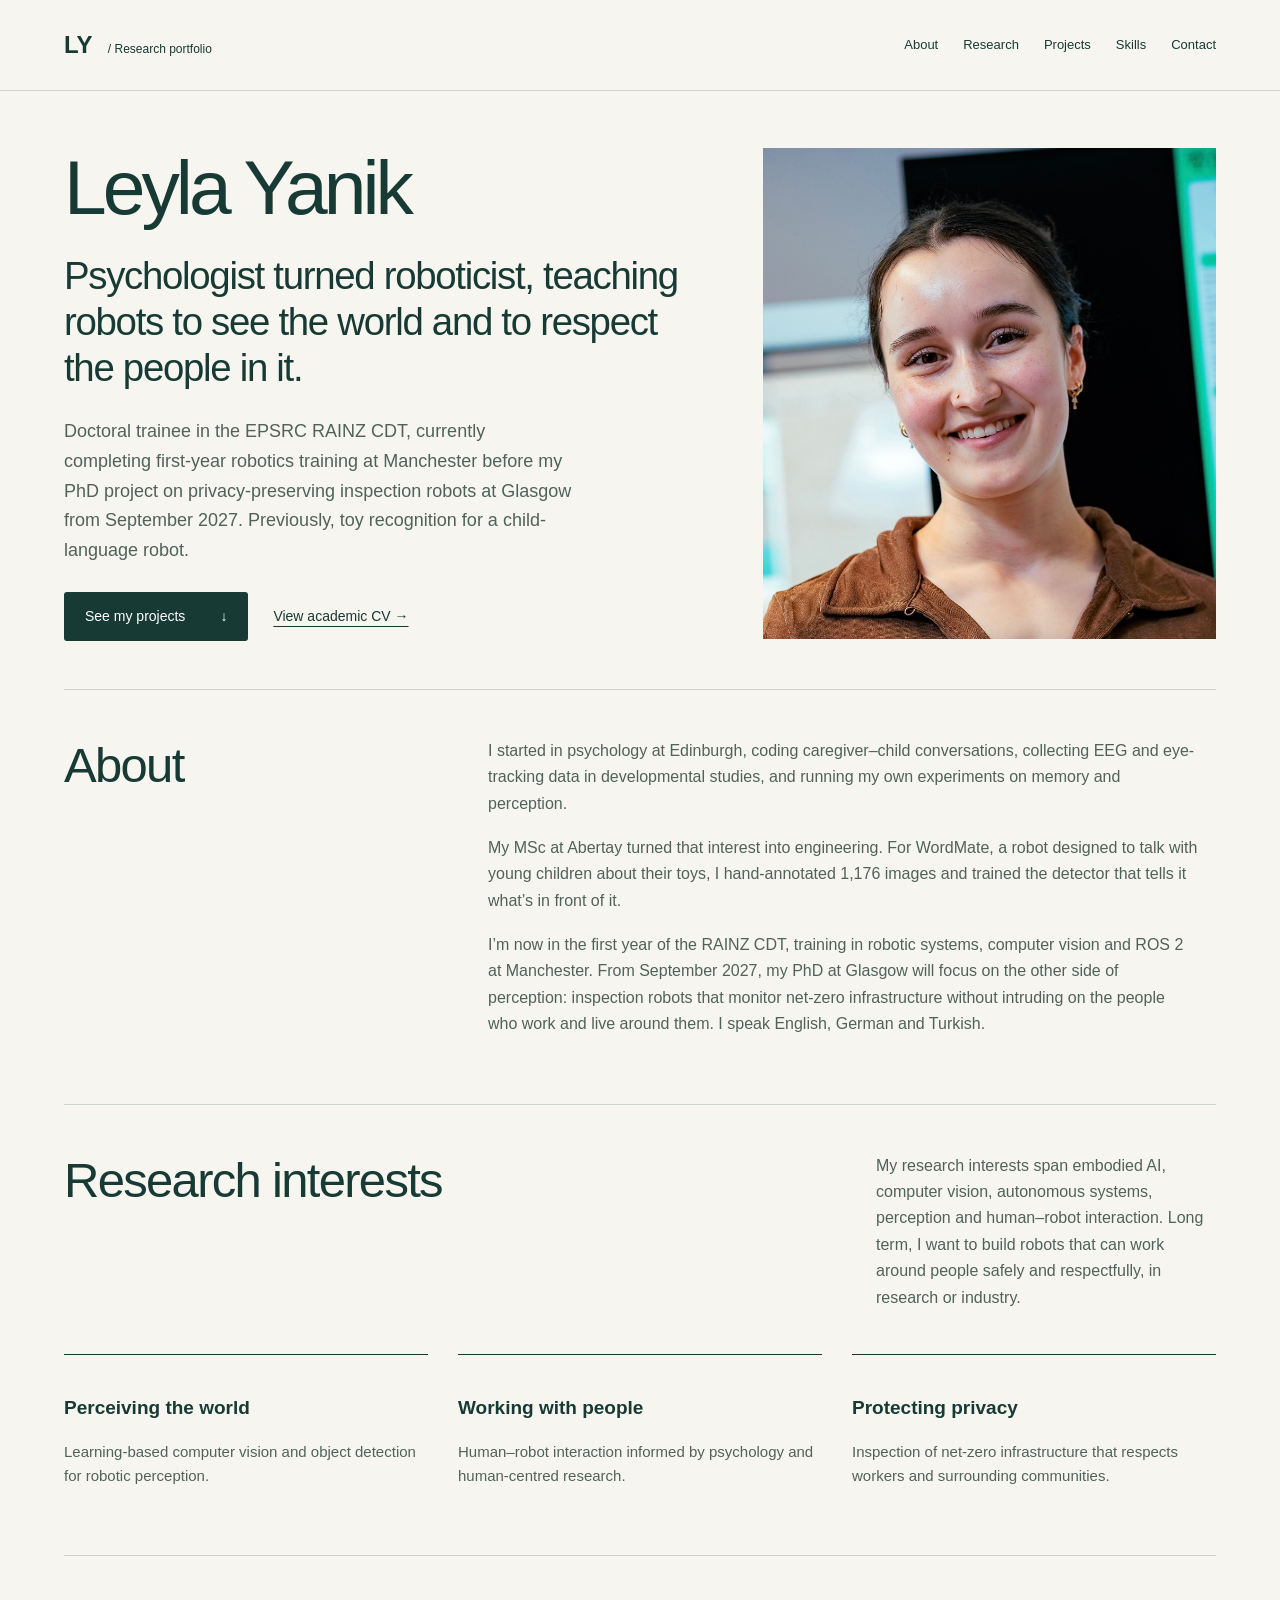
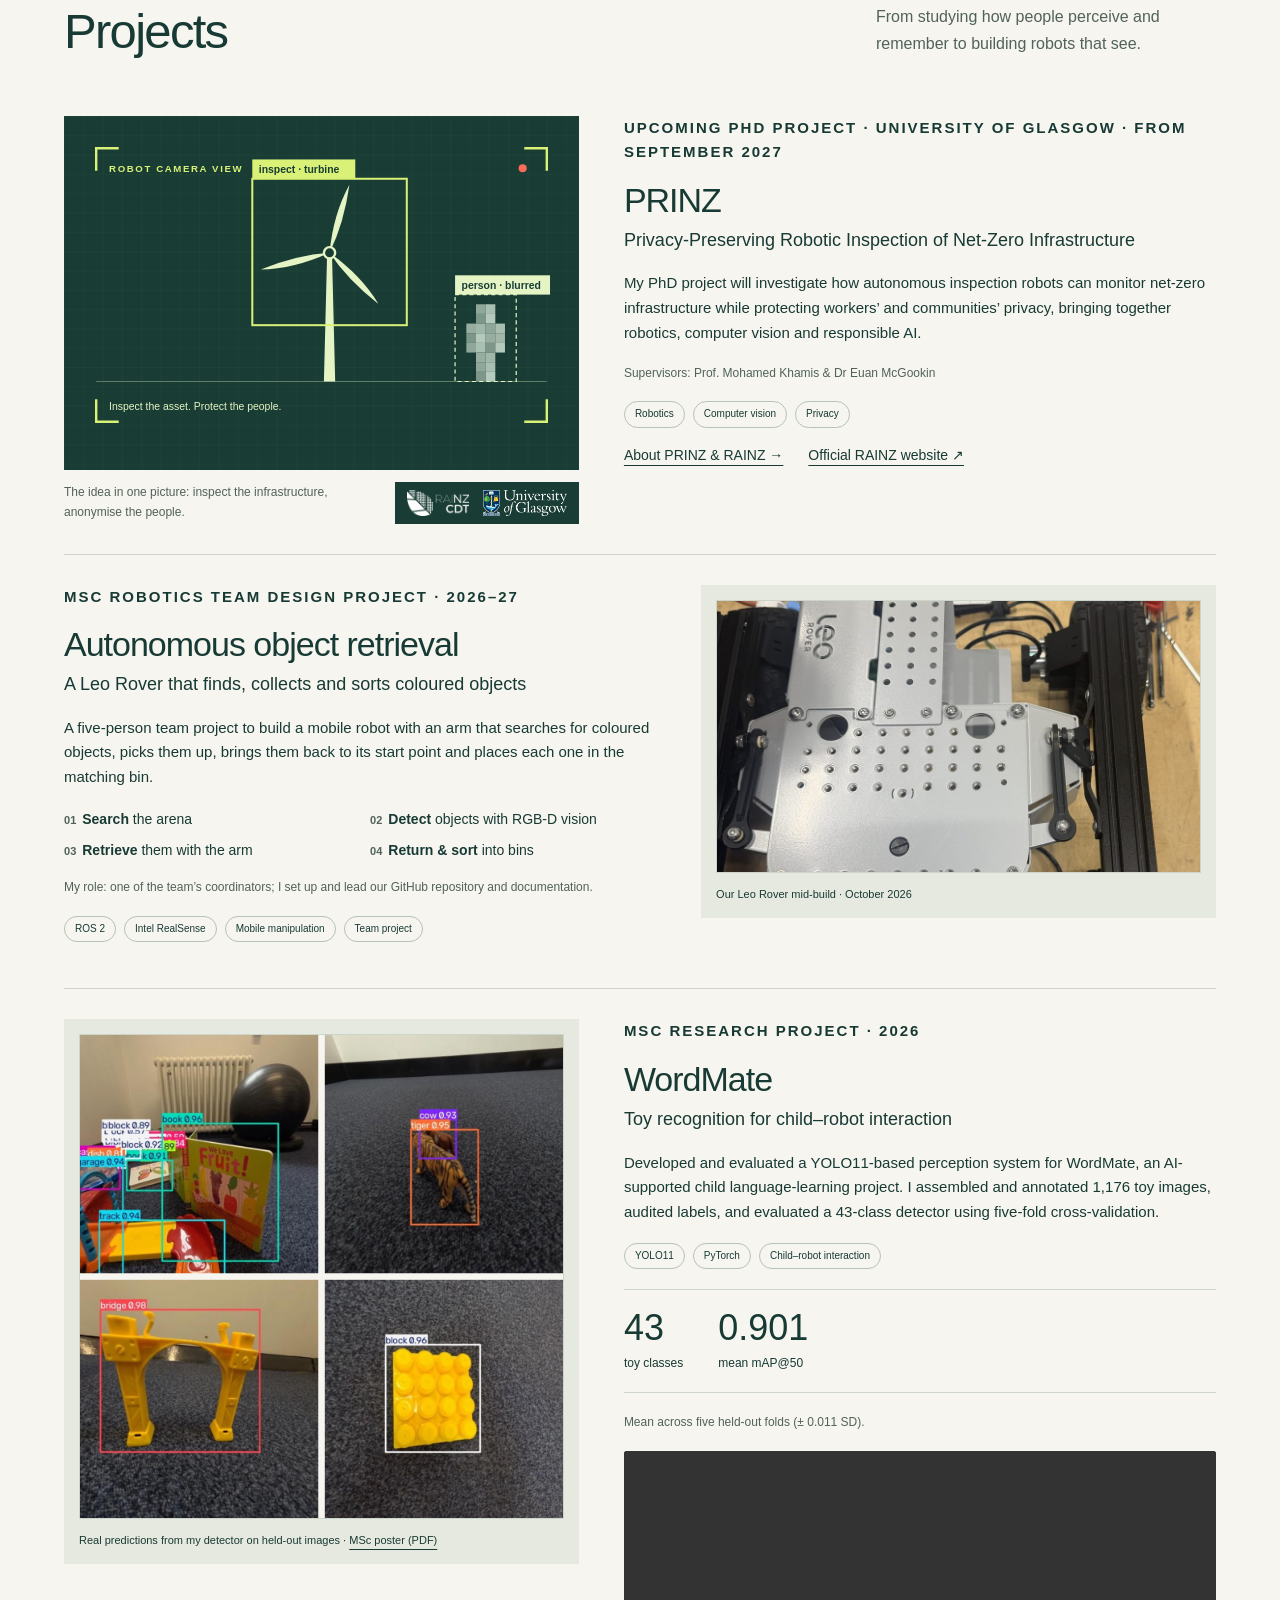
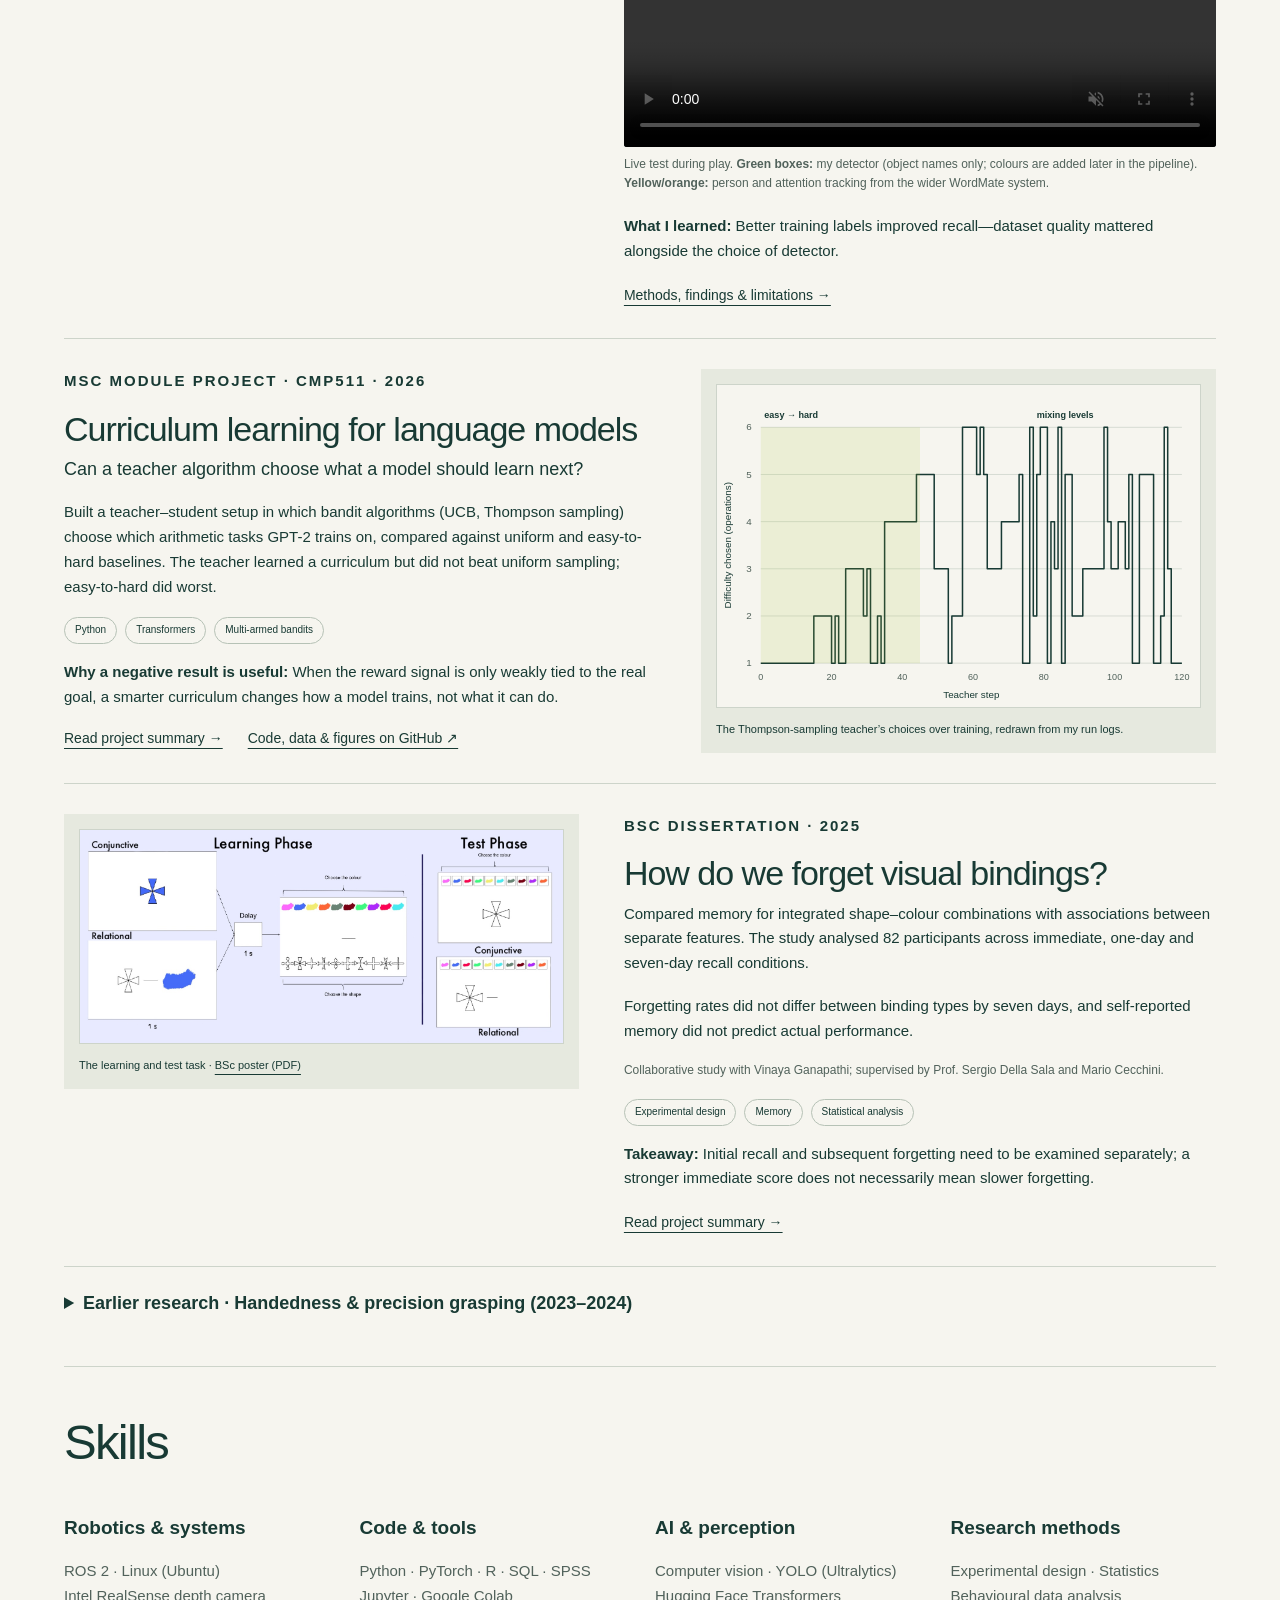
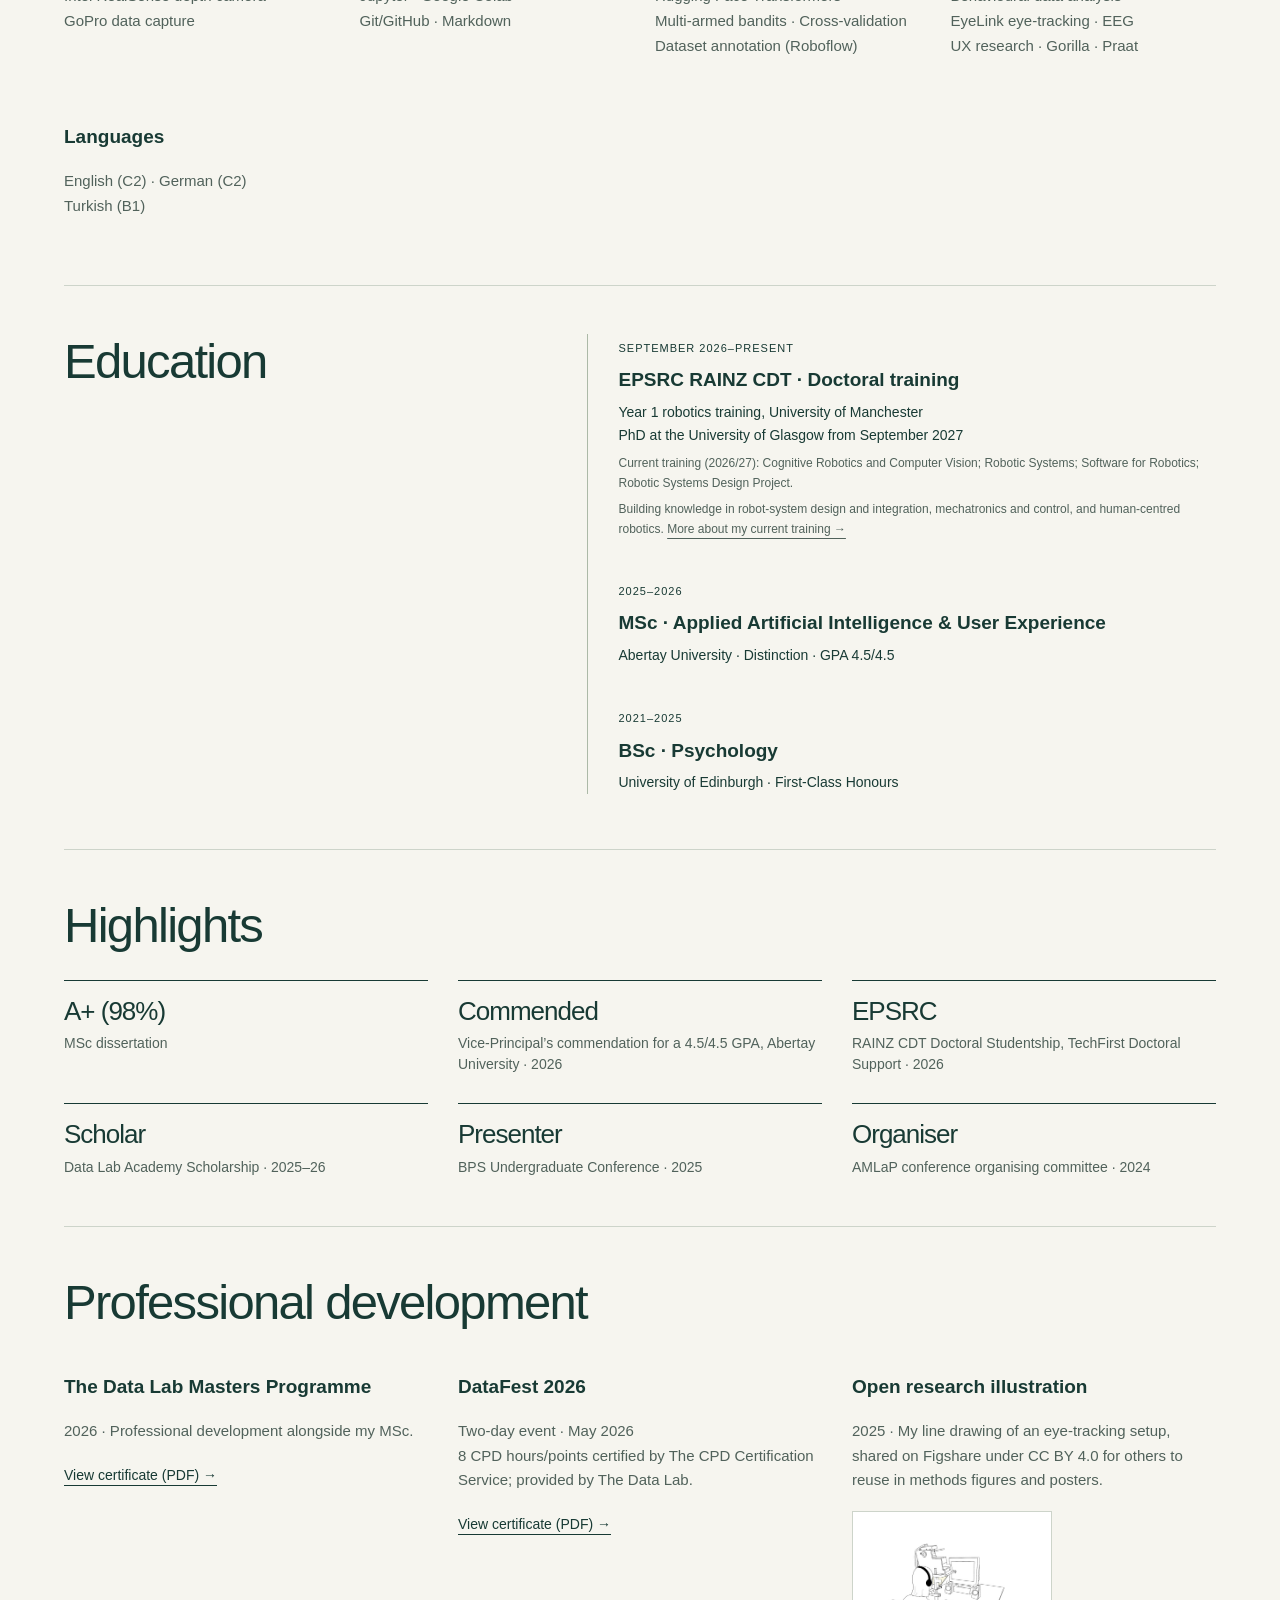
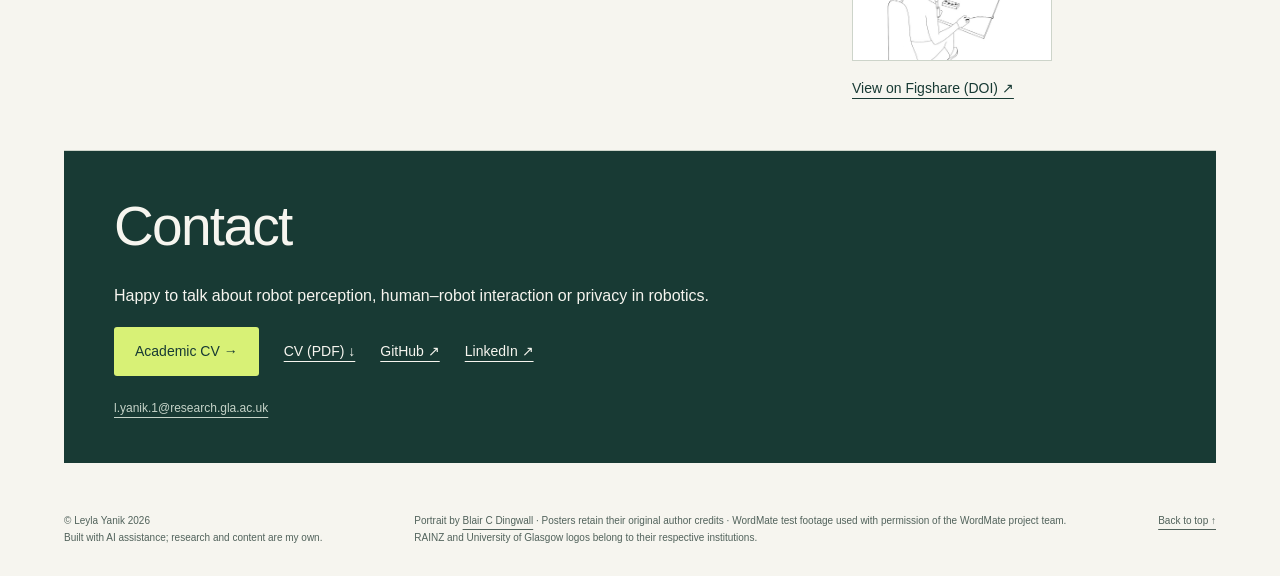
==== index.html @ bae57b90 "Add Vice-Principal's commendation to highlights and CV page Co-Authored-By: Claude Opus 5.5 <noreply" ====
<!doctype html>
<html lang="en"><head><meta charset="utf-8"><meta name="viewport" content="width=device-width,initial-scale=1"><meta name="description" content="Doctoral trainee in the EPSRC RAINZ CDT (Manchester &amp; Glasgow): robot perception, computer vision, human–robot interaction and privacy-preserving inspection."><meta property="og:type" content="website"><meta property="og:site_name" content="Leyla Yanik"><meta property="og:title" content="Leyla Yanik | Robotics & Human-Centred AI"><meta property="og:description" content="Doctoral trainee in the EPSRC RAINZ CDT (Manchester &amp; Glasgow): robot perception, computer vision, human–robot interaction and privacy-preserving inspection."><meta property="og:url" content="https://lyanik.github.io/portfolio/"><meta property="og:image" content="https://lyanik.github.io/portfolio/assets/share-card.png"><meta property="og:image:width" content="1200"><meta property="og:image:height" content="630"><meta property="og:image:alt" content="Leyla Yanik — Autonomous robotics and human-centred AI"><meta name="twitter:card" content="summary_large_image"><title>Leyla Yanik | Robotics & Human-Centred AI</title><link rel="icon" href="assets/favicon.svg" type="image/svg+xml"><link rel="stylesheet" href="style.css?v=16"></head>
<body><a class="skip" href="#main">Skip to content</a><header class="header"><a class="brand" href="#home" aria-label="Leyla Yanik home">LY<span> / Research portfolio</span></a><nav aria-label="Main navigation"><a href="#about">About</a><a href="#research">Research</a><a href="#projects">Projects</a><a href="#skills">Skills</a><a href="#connect">Contact</a></nav></header>
<main id="main"><section id="home" class="hero"><div><h1>Leyla Yanik<span>Psychologist turned roboticist, teaching robots to see the world and to respect the people in it.</span></h1><p class="intro">Doctoral trainee in the EPSRC RAINZ CDT, currently completing first-year robotics training at Manchester before my PhD project on privacy-preserving inspection robots at Glasgow from September 2027. Previously, toy recognition for a child-language robot.</p><div class="actions"><a class="button" href="#projects">See my projects <span>↓</span></a><a class="text-link" href="cv.html">View academic CV&nbsp;→</a></div></div><figure class="portrait"><img src="assets/leyla-research-portrait.jpg" alt="Leyla Yanik at a research poster showcase" width="854" height="1016"></figure></section>
<section id="about" class="section about"><h2>About</h2><div><p>I started in psychology at Edinburgh, coding caregiver–child conversations, collecting EEG and eye-tracking data in developmental studies, and running my own experiments on memory and perception.</p><p>My MSc at Abertay turned that interest into engineering. For WordMate, a robot designed to talk with young children about their toys, I hand-annotated 1,176 images and trained the detector that tells it what’s in front of it.</p><p>I’m now in the first year of the RAINZ CDT, training in robotic systems, computer vision and ROS 2 at Manchester. From September 2027, my PhD at Glasgow will focus on the other side of perception: inspection robots that monitor net-zero infrastructure without intruding on the people who work and live around them. I speak English, German and Turkish.</p></div></section>
<section id="research" class="section"><div class="section-heading"><h2>Research interests</h2><p>My research interests span embodied AI, computer vision, autonomous systems, perception and human–robot interaction. Long term, I want to build robots that can work around people safely and respectfully, in research or industry.</p></div><div class="interests"><article><h3>Perceiving the world</h3><p>Learning-based computer vision and object detection for robotic perception.</p></article><article><h3>Working with people</h3><p>Human–robot interaction informed by psychology and human-centred research.</p></article><article><h3>Protecting privacy</h3><p>Inspection of net-zero infrastructure that respects workers and surrounding communities.</p></article></div></section>
<section id="projects" class="section"><div class="section-heading"><h2>Projects</h2><p>From studying how people perceive and remember to building robots that see.</p></div>
<article class="project"><figure class="concept"><img src="assets/prinz-concept.svg" alt="Diagram of a robot camera view: a wind turbine boxed for inspection while a nearby person is pixelated" width="640" height="440"><figcaption><span>The idea in one picture: inspect the infrastructure, anonymise the people.</span><span class="logos"><a href="https://www.rainz-cdt.ac.uk/"><img src="assets/rainz-logo.png" alt="RAINZ Centre for Doctoral Training" width="4287" height="1792" loading="lazy"></a><a href="https://www.gla.ac.uk/"><img src="assets/glasgow-logo.png" alt="University of Glasgow" width="650" height="202" loading="lazy"></a></span></figcaption></figure><div class="project-copy"><p class="eyebrow">UPCOMING PHD PROJECT · UNIVERSITY OF GLASGOW · FROM SEPTEMBER 2027</p><h3>PRINZ</h3><p class="subtitle">Privacy-Preserving Robotic Inspection of Net-Zero Infrastructure</p><p>My PhD project will investigate how autonomous inspection robots can monitor net-zero infrastructure while protecting workers’ and communities’ privacy, bringing together robotics, computer vision and responsible AI.</p><p class="meta">Supervisors: Prof. Mohamed Khamis & Dr Euan McGookin</p><ul class="tags"><li>Robotics</li><li>Computer vision</li><li>Privacy</li></ul><div class="actions"><a class="text-link" href="research.html#prinz">About PRINZ &amp; RAINZ&nbsp;→</a><a class="text-link" href="https://www.rainz-cdt.ac.uk/">Official RAINZ website ↗</a></div></div></article>
<article class="project"><figure class="poster-preview"><img src="assets/leo-rover-build.jpg" alt="Top-down view of our partly assembled Leo Rover: aluminium body, suspension rockers and wheels on the workbench" width="1000" height="562" loading="lazy"><figcaption>Our Leo Rover mid-build · October 2026</figcaption></figure><div class="project-copy"><p class="eyebrow">MSC ROBOTICS TEAM DESIGN PROJECT · 2026–27</p><h3>Autonomous object retrieval</h3><p class="subtitle">A Leo Rover that finds, collects and sorts coloured objects</p><p>A five-person team project to build a mobile robot with an arm that searches for coloured objects, picks them up, brings them back to its start point and places each one in the matching bin.</p><ol class="mission-steps" aria-label="The mission"><li><b>Search</b> the arena</li><li><b>Detect</b> objects with RGB-D vision</li><li><b>Retrieve</b> them with the arm</li><li><b>Return &amp; sort</b> into bins</li></ol><p class="meta">My role: one of the team’s coordinators; I set up and lead our GitHub repository and documentation.</p><ul class="tags"><li>ROS 2</li><li>Intel RealSense</li><li>Mobile manipulation</li><li>Team project</li></ul></div></article><article class="project"><figure class="poster-preview"><a href="assets/wordmate-poster.pdf"><img src="assets/wordmate-detections.jpg" alt="Four detector outputs with labelled boxes and confidence scores: a cluttered play scene, tiger 0.95, bridge 0.98 and block 0.96" width="1200" height="1200" loading="lazy"></a><figcaption>Real predictions from my detector on held-out images · <a href="assets/wordmate-poster.pdf">MSc poster (PDF)</a></figcaption></figure><div class="project-copy"><p class="eyebrow">MSC RESEARCH PROJECT · 2026</p><h3>WordMate</h3><p class="subtitle">Toy recognition for child–robot interaction</p><p>Developed and evaluated a YOLO11-based perception system for WordMate, an AI-supported child language-learning project. I assembled and annotated 1,176 toy images, audited labels, and evaluated a 43-class detector using five-fold cross-validation.</p><ul class="tags"><li>YOLO11</li><li>PyTorch</li><li>Child–robot interaction</li></ul><div class="results"><div><strong>43</strong><span>toy classes</span></div><div><strong>0.901</strong><span>mean mAP@50</span></div></div><p class="meta">Mean across five held-out folds (± 0.011 SD).</p><figure class="demo"><video src="assets/wordmate-live-detection.mp4" autoplay muted loop playsinline controls width="1280" height="400" aria-label="Live camera feed of hands playing with toys; green boxes label each toy as it is detected"></video><figcaption>Live test during play. <strong>Green boxes:</strong> my detector (object names only; colours are added later in the pipeline). <strong>Yellow/orange:</strong> person and attention tracking from the wider WordMate system.</figcaption></figure><p><strong>What I learned:</strong> Better training labels improved recall—dataset quality mattered alongside the choice of detector.</p><a class="text-link" href="research.html#wordmate">Methods, findings & limitations&nbsp;→</a></div></article>
<article class="project compact"><figure class="poster-preview"><a href="https://github.com/lyanik/curriculum-llm"><img src="assets/curriculum-teacher.svg" alt="Step chart of the difficulty chosen by the Thompson-sampling teacher over 120 steps: a gradual easy-to-hard ramp, then mixing levels" width="640" height="426" loading="lazy"></a><figcaption>The Thompson-sampling teacher’s choices over training, redrawn from my run logs.</figcaption></figure><div class="project-copy"><p class="eyebrow">MSC MODULE PROJECT · CMP511 · 2026</p><h3>Curriculum learning for language models</h3><p class="subtitle">Can a teacher algorithm choose what a model should learn next?</p><p>Built a teacher–student setup in which bandit algorithms (UCB, Thompson sampling) choose which arithmetic tasks GPT-2 trains on, compared against uniform and easy-to-hard baselines. The teacher learned a curriculum but did not beat uniform sampling; easy-to-hard did worst.</p><ul class="tags"><li>Python</li><li>Transformers</li><li>Multi-armed bandits</li></ul><p><strong>Why a negative result is useful:</strong> When the reward signal is only weakly tied to the real goal, a smarter curriculum changes how a model trains, not what it can do.</p><div class="actions"><a class="text-link" href="research.html#curriculum">Read project summary&nbsp;→</a><a class="text-link" href="https://github.com/lyanik/curriculum-llm">Code, data &amp; figures on GitHub ↗</a></div></div></article><article class="project compact"><figure class="poster-preview"><a href="assets/memory-poster.pdf"><img src="assets/memory-task.jpg" alt="Diagram of the memory task: shape–colour pairs shown in a learning phase, then recalled in a test phase" width="1605" height="710" loading="lazy"></a><figcaption>The learning and test task · <a href="assets/memory-poster.pdf">BSc poster (PDF)</a></figcaption></figure><div class="project-copy"><p class="eyebrow">BSC DISSERTATION · 2025</p><h3>How do we forget visual bindings?</h3><p>Compared memory for integrated shape–colour combinations with associations between separate features. The study analysed 82 participants across immediate, one-day and seven-day recall conditions.</p><p>Forgetting rates did not differ between binding types by seven days, and self-reported memory did not predict actual performance.</p><p class="meta">Collaborative study with Vinaya Ganapathi; supervised by Prof. Sergio Della Sala and Mario Cecchini.</p><ul class="tags"><li>Experimental design</li><li>Memory</li><li>Statistical analysis</li></ul><p><strong>Takeaway:</strong> Initial recall and subsequent forgetting need to be examined separately; a stronger immediate score does not necessarily mean slower forgetting.</p><a class="text-link" href="research.html#memory">Read project summary&nbsp;→</a></div></article><details class="earlier"><summary>Earlier research · Handedness & precision grasping (2023–2024)</summary><p>A third-year group project comparing hand preference and performance in 60 adults using LEGO-style construction tasks. Both left- and right-handed participants favoured their dominant hand; the study did not support a general right-hand preference for precision grasping.</p><p class="meta">Group study supervised by Prof. Robert McIntosh; I wrote an individual mini-dissertation on the data.</p><a href="research.html#grasping">Read project summary&nbsp;→</a></details></section>
<section id="skills" class="section"><h2>Skills</h2><div class="skills"><div><h3>Robotics &amp; systems</h3><p>ROS 2 · Linux (Ubuntu)<br>Intel RealSense depth camera<br>GoPro data capture</p></div><div><h3>Code &amp; tools</h3><p>Python · PyTorch · R · SQL · SPSS<br>Jupyter · Google Colab<br>Git/GitHub · Markdown</p></div><div><h3>AI &amp; perception</h3><p>Computer vision · YOLO (Ultralytics)<br>Hugging Face Transformers<br>Multi-armed bandits · Cross-validation<br>Dataset annotation (Roboflow)</p></div><div><h3>Research methods</h3><p>Experimental design · Statistics<br>Behavioural data analysis<br>EyeLink eye-tracking · EEG<br>UX research · Gorilla · Praat</p></div><div><h3>Languages</h3><p>English (C2) · German (C2)<br>Turkish (B1)</p></div></div></section>
<section class="section journey"><div><h2>Education</h2></div><ol><li><span>SEPTEMBER 2026–PRESENT</span><h3>EPSRC RAINZ CDT · Doctoral training</h3><p>Year 1 robotics training, University of Manchester<br>PhD at the University of Glasgow from September 2027</p><p class="meta">Current training (2026/27): Cognitive Robotics and Computer Vision; Robotic Systems; Software for Robotics; Robotic Systems Design Project.</p><p class="meta">Building knowledge in robot-system design and integration, mechatronics and control, and human-centred robotics. <a href="research.html#training">More about my current training&nbsp;→</a></p></li><li><span>2025–2026</span><h3>MSc · Applied Artificial Intelligence & User Experience</h3><p>Abertay University · Distinction · GPA 4.5/4.5</p></li><li><span>2021–2025</span><h3>BSc · Psychology</h3><p>University of Edinburgh · First-Class Honours</p></li></ol></section>
<section class="section"><h2>Highlights</h2><ul class="highlights"><li><strong>A+ (98%)</strong><span>MSc dissertation</span></li><li><strong>Commended</strong><span>Vice-Principal’s commendation for a 4.5/4.5 GPA, Abertay University · 2026</span></li><li><strong>EPSRC</strong><span>RAINZ CDT Doctoral Studentship, TechFirst Doctoral Support · 2026</span></li><li><strong>Scholar</strong><span>Data Lab Academy Scholarship · 2025–26</span></li><li><strong>Presenter</strong><span>BPS Undergraduate Conference · 2025</span></li><li><strong>Organiser</strong><span>AMLaP conference organising committee · 2024</span></li></ul></section><section class="section"><h2>Professional development</h2><div class="skills"><article><h3>The Data Lab Masters Programme</h3><p>2026 · Professional development alongside my MSc.</p><a class="text-link" href="assets/data-lab-masters-programme-certificate-2026.pdf">View certificate (PDF)&nbsp;→</a></article><article><h3>DataFest 2026</h3><p>Two-day event · May 2026<br>8 CPD hours/points certified by The CPD Certification Service; provided by The Data Lab.</p><a class="text-link" href="assets/datafest-2026-cpd-certificate.pdf">View certificate (PDF)&nbsp;→</a></article><article><h3>Open research illustration</h3><p>2025 · My line drawing of an eye-tracking setup, shared on Figshare under CC BY 4.0 for others to reuse in methods figures and posters.</p><a href="https://doi.org/10.6084/m9.figshare.28761359"><img class="output-img" src="assets/eye-tracking-setup-drawing.jpg" alt="Line drawing of a participant at an eye-tracking setup with chin rest, monitor, speakers and response box" width="200" height="150" style="width:200px;max-width:100%;height:auto" loading="lazy"></a><a class="text-link" href="https://doi.org/10.6084/m9.figshare.28761359">View on Figshare (DOI) ↗</a></article></div></section><section id="connect" class="section connect"><h2>Contact</h2><p>Happy to talk about robot perception, human–robot interaction or privacy in robotics.</p><div class="actions"><a class="button" href="cv.html">Academic CV&nbsp;→</a><a class="text-link" href="assets/Leyla-Yanik-CV.pdf" download>CV (PDF)&nbsp;↓</a><a class="text-link" href="https://github.com/lyanik">GitHub ↗</a><a class="text-link" href="https://www.linkedin.com/in/leyla-yanik-b8b6161aa/">LinkedIn ↗</a></div><p class="meta"><a href="mailto:l.yanik.1@research.gla.ac.uk">l.yanik.1@research.gla.ac.uk</a></p></section></main><footer><span>© Leyla Yanik <span id="year">2026</span><br>Built with AI assistance; research and content are my own.</span><span>Portrait by <a href="https://www.linkedin.com/in/blair-c-dingwall-5a678072/">Blair C Dingwall</a> · Posters retain their original author credits · WordMate test footage used with permission of the WordMate project team.<br>RAINZ and University of Glasgow logos belong to their respective institutions.</span><a href="#home">Back to top ↑</a></footer><script src="script.js"></script></body></html>
---- style.css ----
:root{--paper:#f6f5ef;--ink:#183a34;--muted:#51625b;--line:#cdd4ca;--accent:#d8f176}*{box-sizing:border-box}html{scroll-behavior:smooth;scroll-padding-top:100px}body{margin:0;background:var(--paper);color:var(--ink);font:16px/1.65 -apple-system,BlinkMacSystemFont,"Segoe UI",sans-serif}a{color:inherit;text-underline-offset:5px}a:focus-visible,button:focus-visible{outline:3px solid #a84919;outline-offset:6px}.skip{position:absolute;top:-80px;left:20px;background:white;padding:12px;z-index:9}.skip:focus{top:12px}.header{max-width:1320px;margin:auto;padding:25px 5%;display:flex;align-items:center;justify-content:space-between;border-bottom:1px solid var(--line);gap:24px}.brand{font-size:24px;font-weight:750;text-decoration:none}.brand span{font-size:12px;font-weight:500;margin-left:12px}nav{display:flex;gap:25px;font-size:13px}nav a{text-decoration:none}nav a:hover{text-decoration:underline}main,footer{max-width:1320px;margin:auto}main{padding:0 5%}.hero{display:grid;grid-template-columns:1.4fr 1fr;gap:65px;align-items:center;padding:80px 0 65px}.eyebrow{font-size:11px;letter-spacing:2px;font-weight:700;margin:0 0 23px}h1{font-size:clamp(48px,6vw,82px);line-height:1.06;font-weight:500;letter-spacing:-4px;margin:0}h1 span{display:block;font-size:clamp(25px,3vw,40px);line-height:1.2;letter-spacing:-1.3px;margin-top:25px}h2{font-size:clamp(34px,4vw,49px);line-height:1.13;font-weight:500;letter-spacing:-1.7px;margin:0 0 26px}h3{line-height:1.3}p{margin:0 0 18px}.intro{max-width:510px;color:var(--muted);font-size:18px;margin:26px 0}.actions{display:flex;align-items:center;gap:25px;flex-wrap:wrap}.button{display:inline-flex;justify-content:space-between;gap:35px;background:var(--ink);color:white;padding:13px 21px;text-decoration:none;font-size:14px;border-radius:3px}.button:hover{background:#305d4c}.text-link{font-size:14px}.affiliation{font-size:12px;margin:35px 0 0}.affiliation span{color:var(--muted)}figure{margin:0}.portrait img{display:block;width:100%;height:auto}.portrait figcaption{display:flex;justify-content:space-between;font-size:10px;gap:12px;margin-top:14px}.section{padding:66px 0;border-top:1px solid var(--line)}.about{display:grid;grid-template-columns:1fr 2fr;gap:60px}.about>div{max-width:710px}.about p:not(.eyebrow){color:var(--muted)}.section-heading{display:flex;justify-content:space-between;gap:40px;align-items:start}.section-heading>p{max-width:340px;color:var(--muted)}.interests{display:grid;grid-template-columns:repeat(3,1fr);gap:30px;margin-top:25px}.skills{display:grid;grid-template-columns:repeat(auto-fit,minmax(220px,1fr));gap:30px;margin-top:25px}.interests article{border-top:1px solid var(--ink);padding-top:22px}.interests article>span{font-size:12px}.interests h3,.skills h3{font-size:19px;font-weight:600}.interests p,.skills p{color:var(--muted);font-size:15px}.objective{background:#e7ecdf;padding:22px 26px;margin:24px 0 0}.objective strong{display:block;font-size:12px;text-transform:uppercase;letter-spacing:1px;margin-bottom:5px}.project{display:grid;grid-template-columns:1fr 1.15fr;gap:45px;padding:38px 0;border-bottom:1px solid var(--line)}.project:last-child{border:0;padding-bottom:0}.project-copy h3{font-size:34px;letter-spacing:-1px;font-weight:500;margin:0 0 6px}.project-copy .eyebrow{margin-bottom:13px}.project-copy p{font-size:15px}.project-copy .subtitle{font-size:18px;line-height:1.4}.output-img{display:block;width:100%;max-width:200px;height:auto;border:1px solid var(--line);background:#fff;margin-bottom:14px}.highlights{list-style:none;padding:0;margin:25px 0 0;display:grid;grid-template-columns:repeat(5,1fr);gap:20px}.highlights li{border-top:1px solid var(--ink);padding-top:16px}.highlights strong{display:block;font-size:26px;font-weight:500;letter-spacing:-1px;line-height:1.1;margin-bottom:8px}.highlights span{display:block;font-size:14px;color:var(--muted);line-height:1.5}.demo{margin:6px 0 20px}.demo video{display:block;width:100%;height:auto;border-radius:3px;background:#183a34}.demo figcaption{font-size:12px;color:var(--muted);margin-top:8px}.meta{font-size:12px!important;color:var(--muted)}.tags{display:flex;gap:8px;flex-wrap:wrap;padding:0;list-style:none}.tags li{font-size:10px;padding:4px 10px;border:1px solid #b6c2b6;border-radius:30px}.placeholder{font-size:12px!important;color:#69572f;border-left:2px solid #9b7a38;padding-left:12px;margin-top:20px}.project-art{min-height:320px;position:relative;display:flex;align-items:center;justify-content:center;overflow:hidden}.project-art small{position:absolute;bottom:17px;left:20px;right:16px;font-size:10px}.prinz{background:#193d34;color:#e4f4c5;background-image:linear-gradient(#ffffff0b 1px,transparent 1px),linear-gradient(90deg,#ffffff0b 1px,transparent 1px);background-size:24px 24px}.orb{display:grid;place-items:center;width:155px;height:155px;border:1px solid #dbef8a;border-radius:50%;box-shadow:0 0 0 30px #d8f1760d,0 0 0 60px #d8f1760a;font-size:12px;letter-spacing:3px}.art-label{position:absolute;top:22px;left:22px;font-size:10px;letter-spacing:2px}.wordmate{background:#e6e9df}.detection{width:70%;height:180px;border:2px solid #486651;position:relative;display:grid;place-items:center}.detection>span{position:absolute;top:-23px;left:-2px;background:#486651;color:white;font-size:10px;padding:2px 9px}.blocks{display:flex;align-items:end;gap:12px}.blocks i{width:50px;height:60px;background:#ce875e;display:block}.blocks i:nth-child(2){height:90px;background:#647967;border-radius:50px 50px 0 0}.blocks i:nth-child(3){height:45px;background:#d4b84e;border-radius:50%}.project-number{display:flex;align-items:center;gap:30px;font-size:110px;font-weight:300;color:#748573}.project-number span{font-size:13px;line-height:1.5;letter-spacing:3px}.journey{display:grid;grid-template-columns:1fr 1.3fr;gap:40px}.journey ol{list-style:none;margin:0;padding:0}.journey li{border-left:1px solid #acb9a7;padding:0 0 30px 30px}.journey li:last-child{padding-bottom:0}.journey li>span{font-size:11px;letter-spacing:1px}.journey h3{font-size:19px;margin:8px 0}.journey p{font-size:14px;margin-bottom:7px}.connect{background:var(--ink);color:var(--paper);padding:50px;margin-bottom:50px}.connect h2{font-size:55px}.connect .button{background:var(--accent);color:var(--ink)}.connect .meta{color:#c5d3c8;margin:23px 0 0}.pending{font-size:13px;color:#d4dccf}.connect .eyebrow{color:var(--accent)}footer{padding:0 5% 30px;display:flex;justify-content:space-between;gap:20px;font-size:10px;color:var(--muted)}.cv{max-width:860px;padding:50px 30px}.cv h1{font-size:55px}.cv h2{font-size:28px;margin-top:35px}.cv header{border-bottom:1px solid var(--line);padding-bottom:25px}.cv ul{padding-left:20px}@media(max-width:800px){.header{align-items:start;flex-direction:column;gap:12px}nav{gap:20px;flex-wrap:wrap}.hero{gap:30px;padding-top:45px}.brand span{font-size:11px}h1{letter-spacing:-2px}.about{grid-template-columns:1fr;gap:0}.section-heading{display:block}.interests,.skills{gap:20px}.project{gap:25px}.project-art{min-height:280px}.blocks i{width:30px}.project-number{font-size:65px;gap:15px}.journey{grid-template-columns:1fr;gap:10px}footer{flex-wrap:wrap}}@media(max-width:560px){.hero,.project{grid-template-columns:1fr}.hero{gap:35px}.portrait{max-width:360px}.section{padding:45px 0}.interests,.skills{grid-template-columns:1fr;gap:10px}.interests article{padding-top:15px}.section-heading>p{max-width:none}.project-art{min-height:280px}.connect{padding:28px 22px}.connect h2{font-size:40px}.connect .actions{gap:17px}.project-number{min-height:140px}nav{font-size:12px;gap:18px}.hero .actions{gap:18px}.portrait figcaption{font-size:9px}}@media(prefers-reduced-motion:reduce){html{scroll-behavior:auto}}@media print{.header,.actions,footer,.skip{display:none}body{background:white;color:black}.cv{max-width:none;padding:0}a{color:black}.section{break-inside:avoid}}

.portrait img{aspect-ratio:480/520;object-fit:cover;object-position:center 40%}.poster-preview{background:#e6e9df;padding:15px;align-self:start}.poster-preview img{display:block;width:100%;height:auto}.poster-preview figcaption{font-size:11px;margin-top:12px}.results{display:flex;gap:35px;border-block:1px solid var(--line);padding:16px 0;margin:20px 0}.results strong{display:block;font-size:36px;line-height:1.2;font-weight:500}.results span{font-size:12px}.earlier{border-top:1px solid var(--line);padding:25px 0;margin-top:30px}.earlier summary{cursor:pointer;font-size:18px;font-weight:600}.earlier p{max-width:760px;margin-top:18px}.earlier summary:focus-visible{outline:3px solid #a84919;outline-offset:5px}.cv section{padding-top:15px}

.affiliation-panel{background:#193d34;color:#fff;padding:38px 30px;display:flex;flex-direction:column;align-items:flex-start;justify-content:center;gap:25px;min-height:360px;align-self:start}.affiliation-panel a{display:block;max-width:100%}.affiliation-panel img{display:block;max-width:100%;height:auto;object-fit:contain}.affiliation-panel .rainz-logo{width:290px}.affiliation-panel .glasgow-logo{width:250px}.affiliation-panel p{font-size:22px;line-height:1.3;margin:0}.affiliation-panel small{color:#d4dccf;font-size:10px}
@media(max-width:800px){.highlights{grid-template-columns:repeat(2,1fr)}}@media(max-width:560px){.highlights{grid-template-columns:1fr;gap:14px}}.about>h2{margin:0}@media(max-width:560px){.hero .portrait{order:-1;max-width:220px}.project>.project-copy{order:-1}.affiliation-panel{min-height:0;padding:24px 22px;gap:16px}.affiliation-panel .rainz-logo{width:200px}.affiliation-panel .glasgow-logo{width:180px}}.status-panel{background:#193d34;color:#e4f4c5;padding:30px 28px;align-self:start;background-image:linear-gradient(#ffffff0b 1px,transparent 1px),linear-gradient(90deg,#ffffff0b 1px,transparent 1px);background-size:24px 24px}.status-title{font-size:11px;letter-spacing:2px;text-transform:uppercase;font-weight:700;color:var(--accent);margin:0 0 16px}.status-panel small{font-size:10px;color:#c5d3c8}@media(max-width:560px){.project>.status-panel{order:2}}.mission{list-style:none;counter-reset:m;margin:0 0 18px;padding:0}.mission li{counter-increment:m;display:grid;grid-template-columns:34px 1fr;padding:10px 0;border-bottom:1px solid #ffffff1a}.mission li::before{content:"0" counter(m);font-size:12px;color:var(--accent);padding-top:3px;grid-row:span 2}.mission b,.mission span{grid-column:2}.mission b{font-size:17px;font-weight:500;color:#fff}.mission span{font-size:13px;color:#c5d3c8}.concept img{display:block;width:100%;height:auto}.concept figcaption{display:flex;justify-content:space-between;align-items:center;gap:16px;font-size:12px;color:var(--muted);margin-top:12px}.concept .logos{display:flex;gap:14px;align-items:center;background:#193d34;padding:8px 12px;flex-shrink:0}.concept .logos img{height:26px;width:auto}.poster-preview img{border:1px solid var(--line)}@media(min-width:561px){.project:nth-of-type(even){grid-template-columns:1.15fr 1fr}.project:nth-of-type(even)>.project-copy{order:-1}}@media(max-width:560px){.project>.concept{order:2}.concept figcaption{flex-direction:column;align-items:flex-start}}
.mission-steps{list-style:none;counter-reset:m;margin:16px 0;padding:0;display:grid;grid-template-columns:1fr 1fr;gap:8px 20px;font-size:14px}.mission-steps li{counter-increment:m}.mission-steps li::before{content:"0" counter(m);font-size:11px;font-weight:700;color:var(--muted);margin-right:6px}.mission-steps b{font-weight:600}
@media(max-width:600px){.mission-steps{grid-template-columns:1fr}}
@media(min-width:801px){.section{padding:48px 0}.section.connect{padding:44px 50px}.hero{padding:56px 0 48px}.project{padding:30px 0}}
.earlier{border-top:0;margin-top:0;padding:22px 0 0}
@media(min-width:801px){.highlights{grid-template-columns:repeat(3,1fr);gap:28px 30px}}
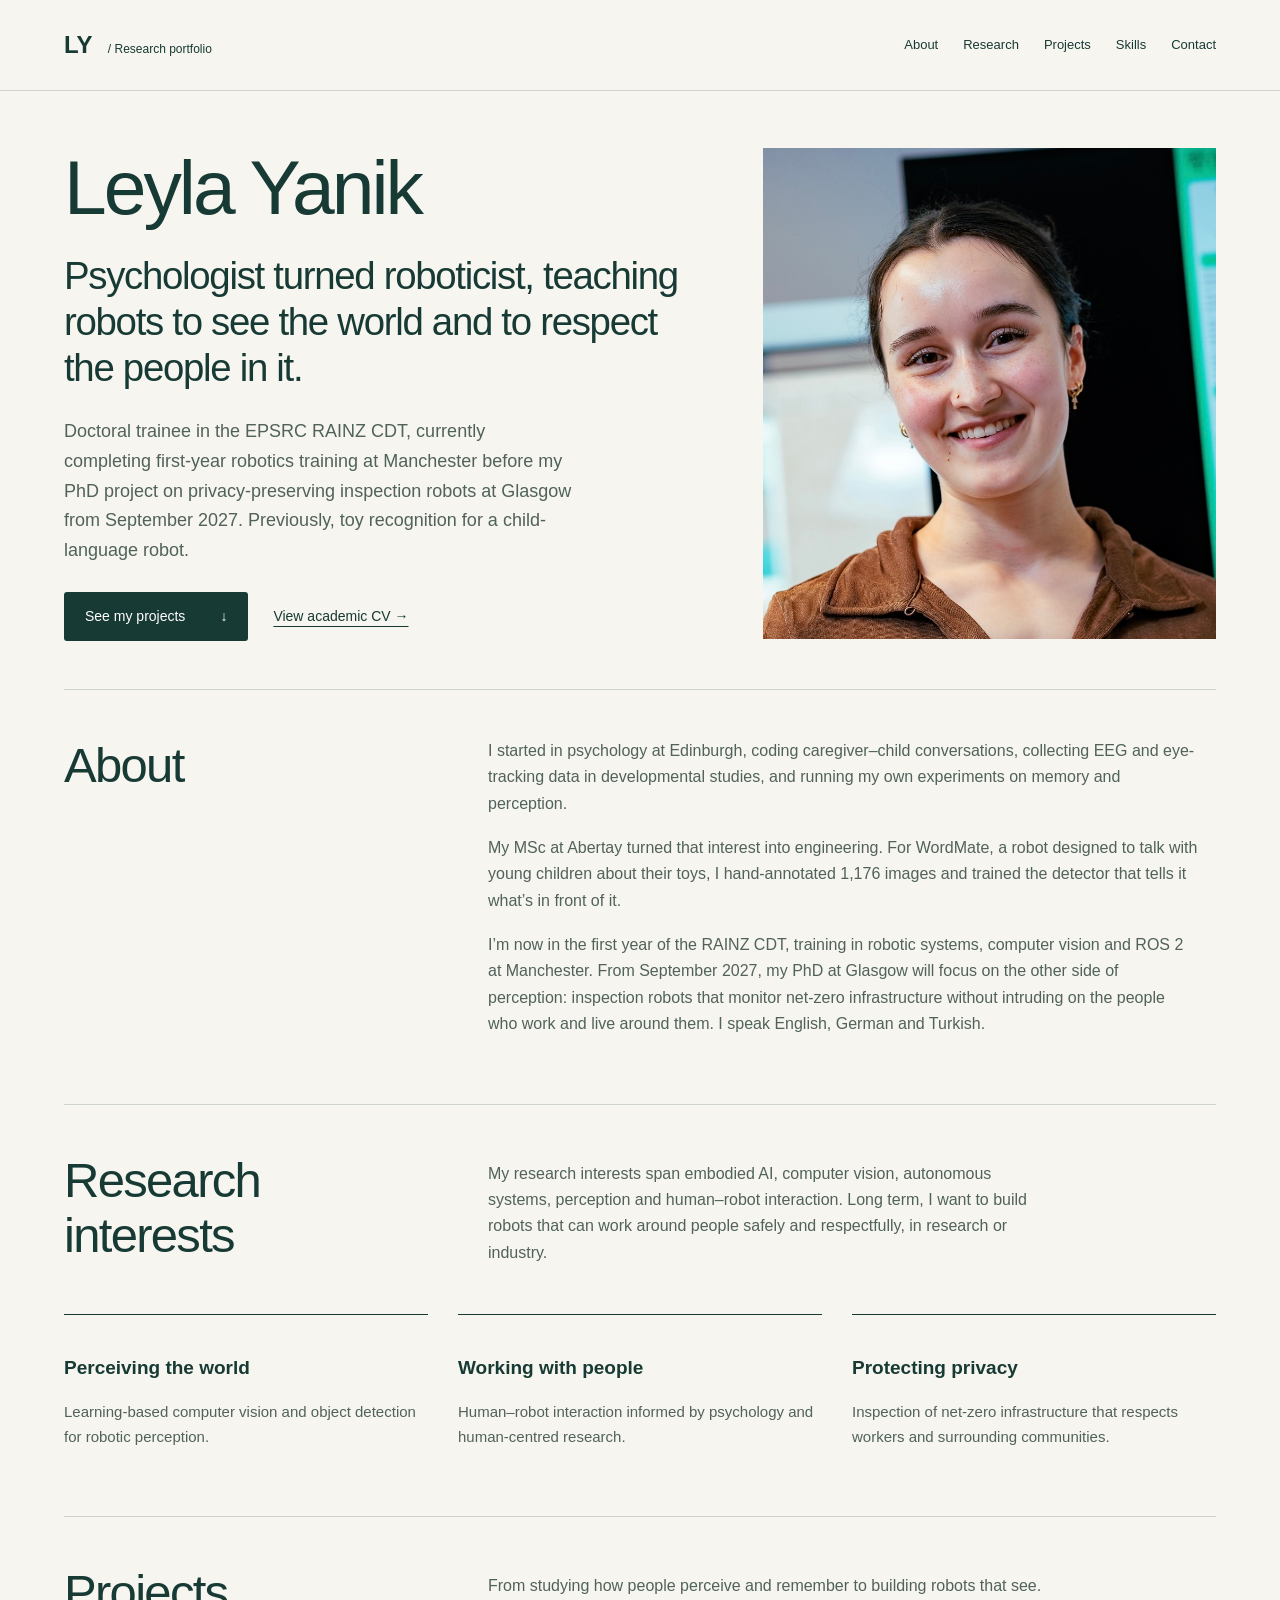
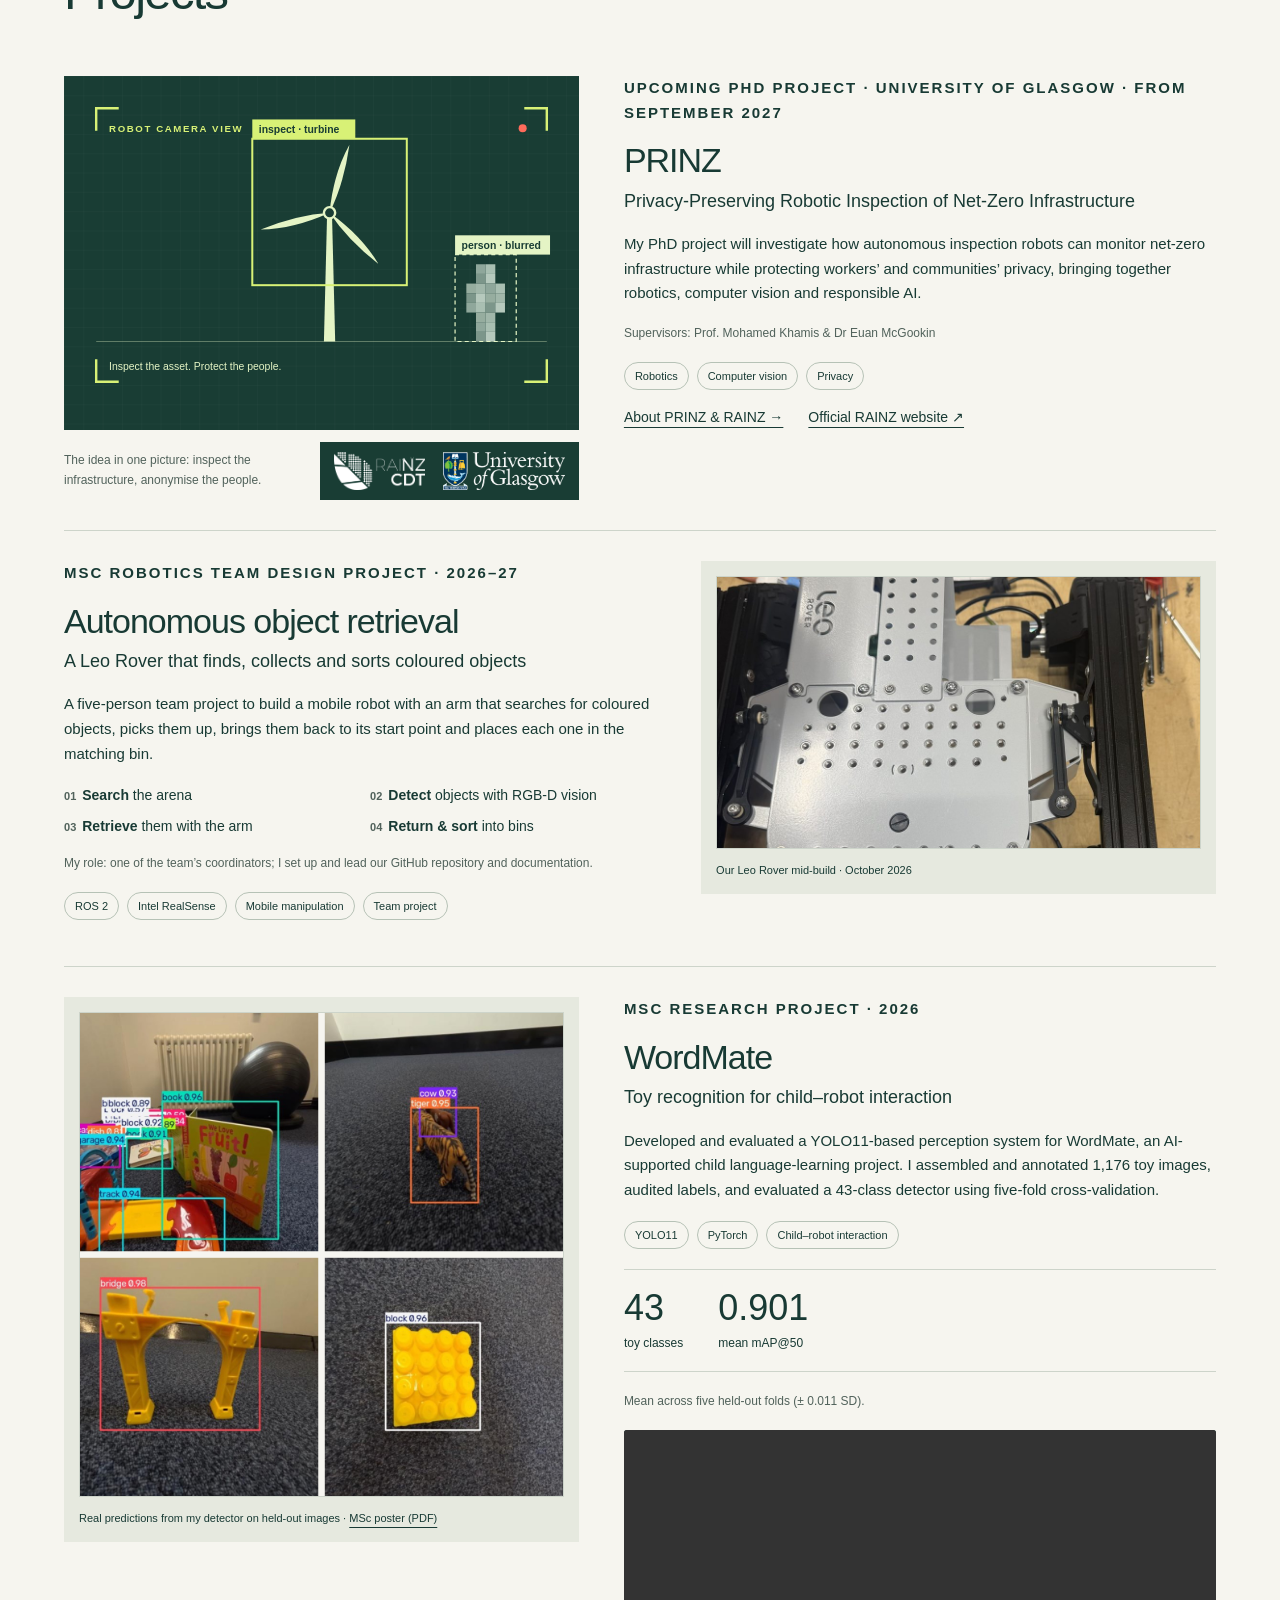
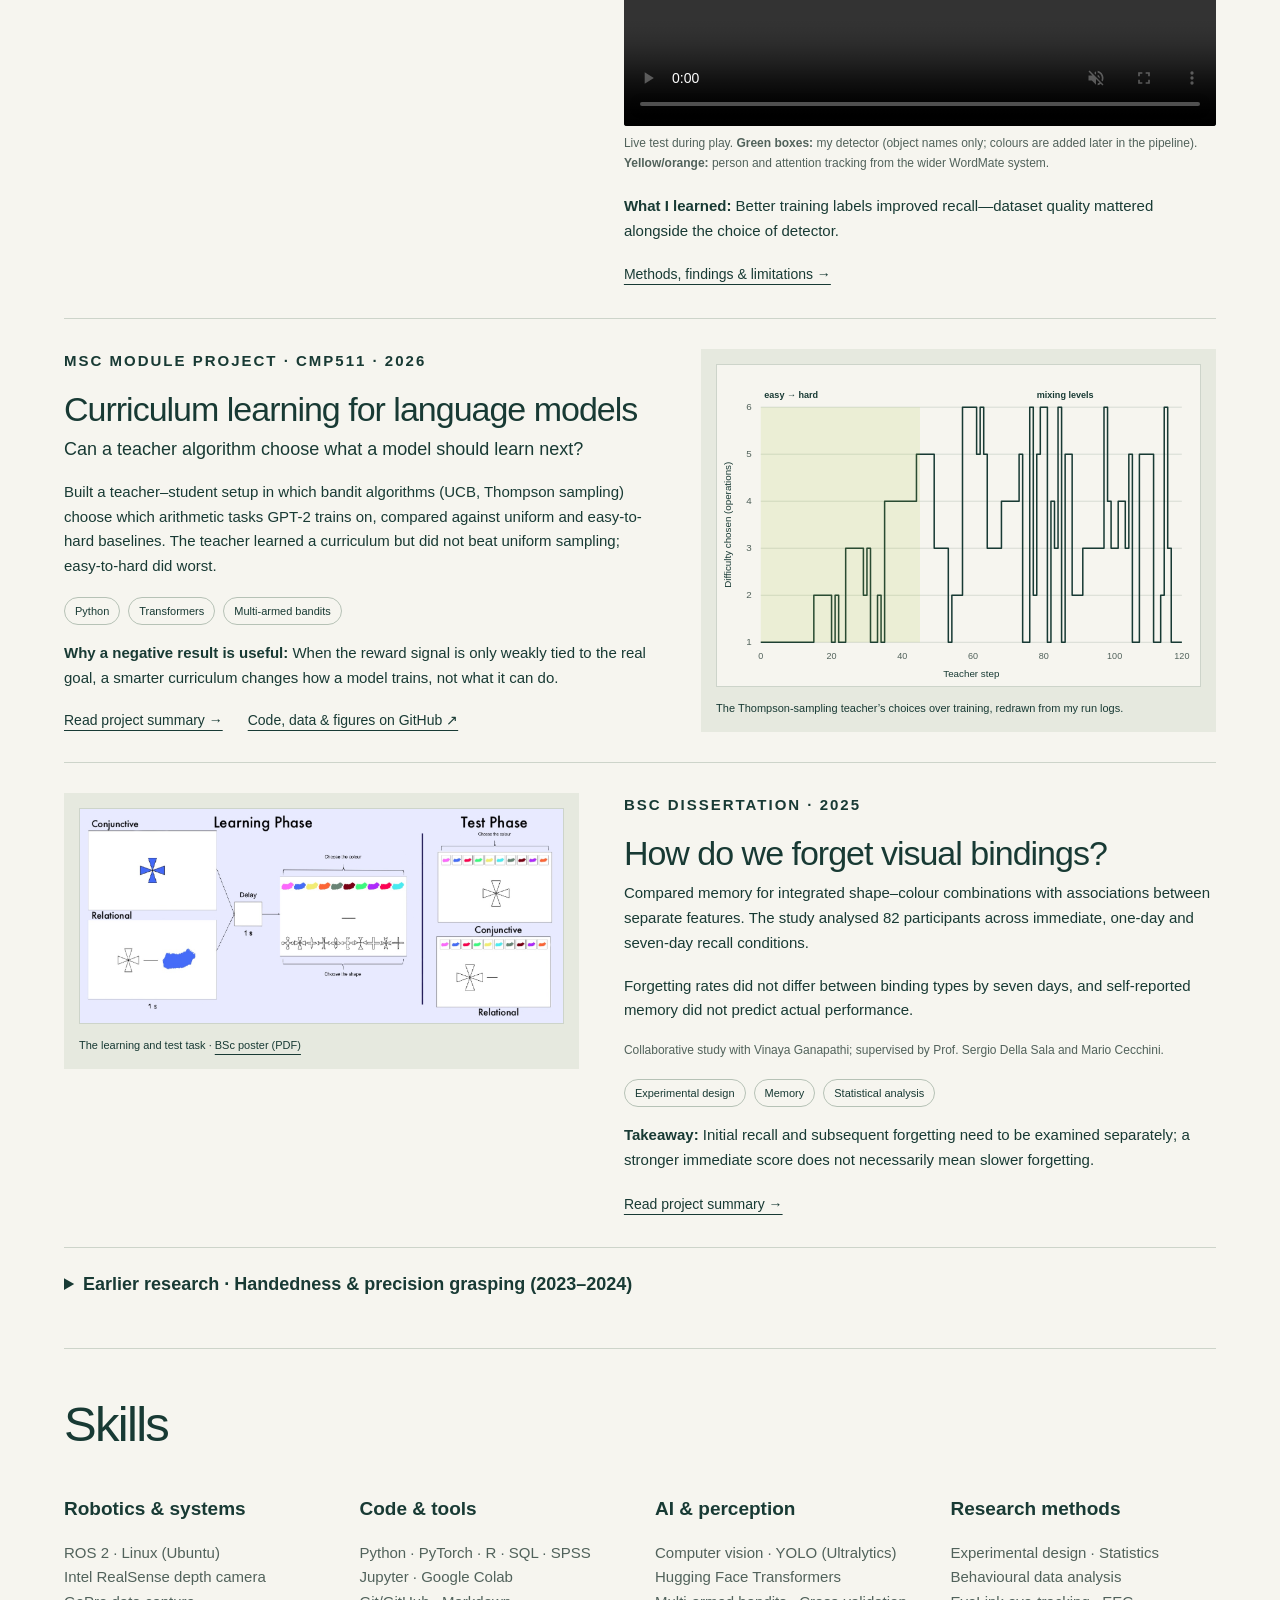
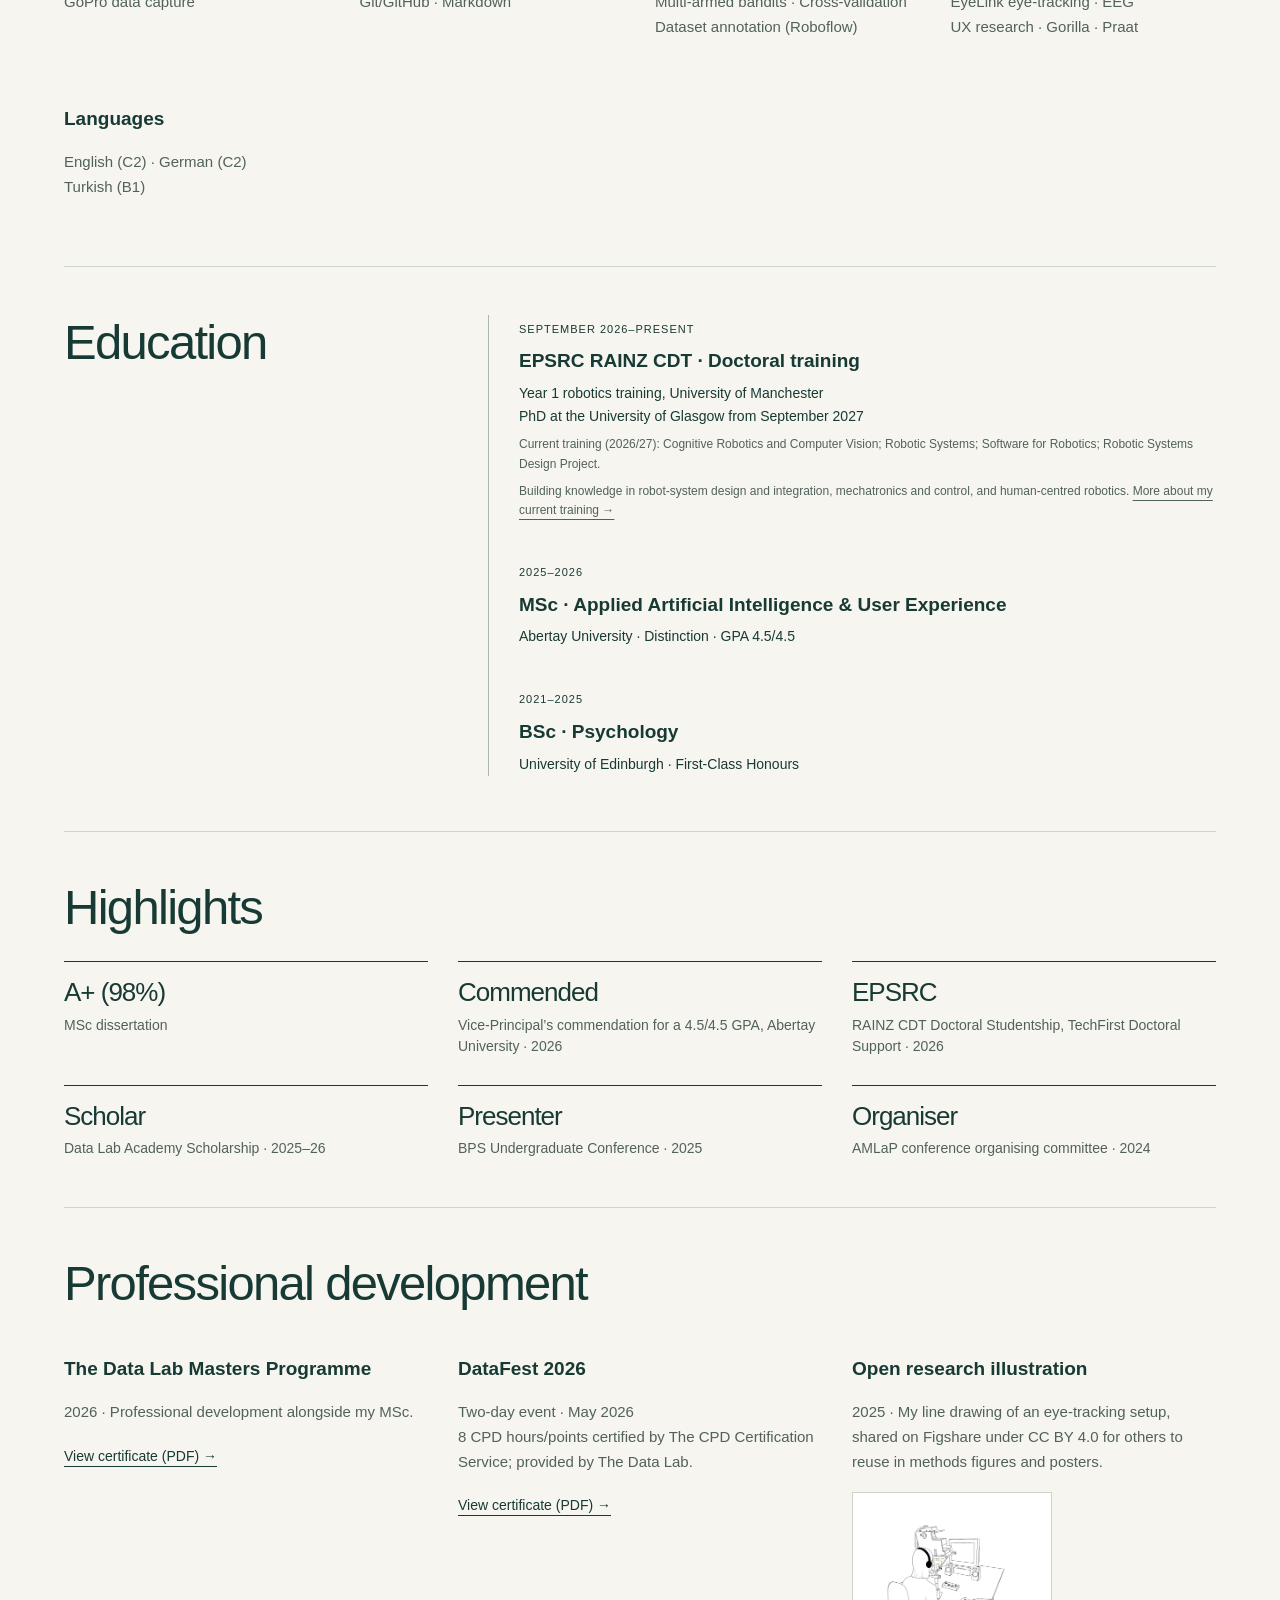
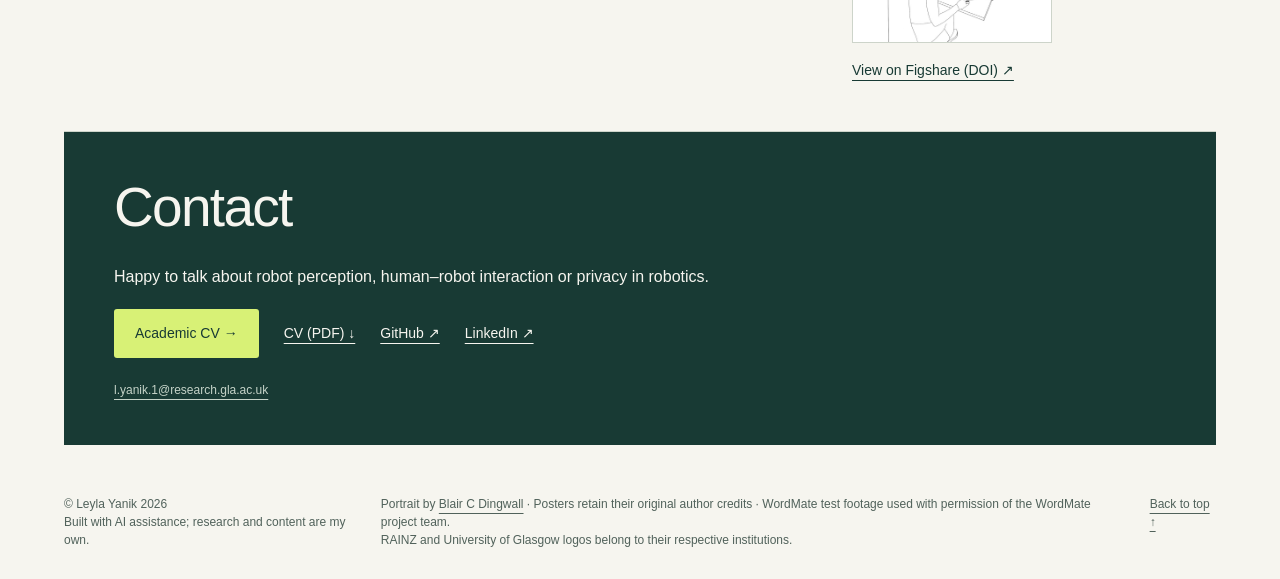
==== commit e18a533b: "Design polish: align section intros, larger logos and small text, name first on mobile Co-Authored-B" ====
--- a/index.html
+++ b/index.html
@@ -1,11 +1,11 @@
 <!doctype html>
-<html lang="en"><head><meta charset="utf-8"><meta name="viewport" content="width=device-width,initial-scale=1"><meta name="description" content="Doctoral trainee in the EPSRC RAINZ CDT (Manchester &amp; Glasgow): robot perception, computer vision, human–robot interaction and privacy-preserving inspection."><meta property="og:type" content="website"><meta property="og:site_name" content="Leyla Yanik"><meta property="og:title" content="Leyla Yanik | Robotics & Human-Centred AI"><meta property="og:description" content="Doctoral trainee in the EPSRC RAINZ CDT (Manchester &amp; Glasgow): robot perception, computer vision, human–robot interaction and privacy-preserving inspection."><meta property="og:url" content="https://lyanik.github.io/portfolio/"><meta property="og:image" content="https://lyanik.github.io/portfolio/assets/share-card.png"><meta property="og:image:width" content="1200"><meta property="og:image:height" content="630"><meta property="og:image:alt" content="Leyla Yanik — Autonomous robotics and human-centred AI"><meta name="twitter:card" content="summary_large_image"><title>Leyla Yanik | Robotics & Human-Centred AI</title><link rel="icon" href="assets/favicon.svg" type="image/svg+xml"><link rel="stylesheet" href="style.css?v=16"></head>
+<html lang="en"><head><meta charset="utf-8"><meta name="viewport" content="width=device-width,initial-scale=1"><meta name="description" content="Doctoral trainee in the EPSRC RAINZ CDT (Manchester &amp; Glasgow): robot perception, computer vision, human–robot interaction and privacy-preserving inspection."><meta property="og:type" content="website"><meta property="og:site_name" content="Leyla Yanik"><meta property="og:title" content="Leyla Yanik | Robotics & Human-Centred AI"><meta property="og:description" content="Doctoral trainee in the EPSRC RAINZ CDT (Manchester &amp; Glasgow): robot perception, computer vision, human–robot interaction and privacy-preserving inspection."><meta property="og:url" content="https://lyanik.github.io/portfolio/"><meta property="og:image" content="https://lyanik.github.io/portfolio/assets/share-card.png"><meta property="og:image:width" content="1200"><meta property="og:image:height" content="630"><meta property="og:image:alt" content="Leyla Yanik — Autonomous robotics and human-centred AI"><meta name="twitter:card" content="summary_large_image"><title>Leyla Yanik | Robotics & Human-Centred AI</title><link rel="icon" href="assets/favicon.svg" type="image/svg+xml"><link rel="stylesheet" href="style.css?v=17"></head>
 <body><a class="skip" href="#main">Skip to content</a><header class="header"><a class="brand" href="#home" aria-label="Leyla Yanik home">LY<span> / Research portfolio</span></a><nav aria-label="Main navigation"><a href="#about">About</a><a href="#research">Research</a><a href="#projects">Projects</a><a href="#skills">Skills</a><a href="#connect">Contact</a></nav></header>
 <main id="main"><section id="home" class="hero"><div><h1>Leyla Yanik<span>Psychologist turned roboticist, teaching robots to see the world and to respect the people in it.</span></h1><p class="intro">Doctoral trainee in the EPSRC RAINZ CDT, currently completing first-year robotics training at Manchester before my PhD project on privacy-preserving inspection robots at Glasgow from September 2027. Previously, toy recognition for a child-language robot.</p><div class="actions"><a class="button" href="#projects">See my projects <span>↓</span></a><a class="text-link" href="cv.html">View academic CV&nbsp;→</a></div></div><figure class="portrait"><img src="assets/leyla-research-portrait.jpg" alt="Leyla Yanik at a research poster showcase" width="854" height="1016"></figure></section>
 <section id="about" class="section about"><h2>About</h2><div><p>I started in psychology at Edinburgh, coding caregiver–child conversations, collecting EEG and eye-tracking data in developmental studies, and running my own experiments on memory and perception.</p><p>My MSc at Abertay turned that interest into engineering. For WordMate, a robot designed to talk with young children about their toys, I hand-annotated 1,176 images and trained the detector that tells it what’s in front of it.</p><p>I’m now in the first year of the RAINZ CDT, training in robotic systems, computer vision and ROS 2 at Manchester. From September 2027, my PhD at Glasgow will focus on the other side of perception: inspection robots that monitor net-zero infrastructure without intruding on the people who work and live around them. I speak English, German and Turkish.</p></div></section>
 <section id="research" class="section"><div class="section-heading"><h2>Research interests</h2><p>My research interests span embodied AI, computer vision, autonomous systems, perception and human–robot interaction. Long term, I want to build robots that can work around people safely and respectfully, in research or industry.</p></div><div class="interests"><article><h3>Perceiving the world</h3><p>Learning-based computer vision and object detection for robotic perception.</p></article><article><h3>Working with people</h3><p>Human–robot interaction informed by psychology and human-centred research.</p></article><article><h3>Protecting privacy</h3><p>Inspection of net-zero infrastructure that respects workers and surrounding communities.</p></article></div></section>
 <section id="projects" class="section"><div class="section-heading"><h2>Projects</h2><p>From studying how people perceive and remember to building robots that see.</p></div>
-<article class="project"><figure class="concept"><img src="assets/prinz-concept.svg" alt="Diagram of a robot camera view: a wind turbine boxed for inspection while a nearby person is pixelated" width="640" height="440"><figcaption><span>The idea in one picture: inspect the infrastructure, anonymise the people.</span><span class="logos"><a href="https://www.rainz-cdt.ac.uk/"><img src="assets/rainz-logo.png" alt="RAINZ Centre for Doctoral Training" width="4287" height="1792" loading="lazy"></a><a href="https://www.gla.ac.uk/"><img src="assets/glasgow-logo.png" alt="University of Glasgow" width="650" height="202" loading="lazy"></a></span></figcaption></figure><div class="project-copy"><p class="eyebrow">UPCOMING PHD PROJECT · UNIVERSITY OF GLASGOW · FROM SEPTEMBER 2027</p><h3>PRINZ</h3><p class="subtitle">Privacy-Preserving Robotic Inspection of Net-Zero Infrastructure</p><p>My PhD project will investigate how autonomous inspection robots can monitor net-zero infrastructure while protecting workers’ and communities’ privacy, bringing together robotics, computer vision and responsible AI.</p><p class="meta">Supervisors: Prof. Mohamed Khamis & Dr Euan McGookin</p><ul class="tags"><li>Robotics</li><li>Computer vision</li><li>Privacy</li></ul><div class="actions"><a class="text-link" href="research.html#prinz">About PRINZ &amp; RAINZ&nbsp;→</a><a class="text-link" href="https://www.rainz-cdt.ac.uk/">Official RAINZ website ↗</a></div></div></article>
+<article class="project"><figure class="concept"><img src="assets/prinz-concept.svg" alt="Diagram of a robot camera view: a wind turbine boxed for inspection while a nearby person is pixelated" width="640" height="440"><figcaption><span>The idea in one picture: inspect the infrastructure, anonymise the people.</span><span class="logos"><a href="https://www.rainz-cdt.ac.uk/"><img src="assets/rainz-logo.png" alt="RAINZ Centre for Doctoral Training" width="800" height="334" loading="lazy"></a><a href="https://www.gla.ac.uk/"><img src="assets/glasgow-logo.png" alt="University of Glasgow" width="650" height="202" loading="lazy"></a></span></figcaption></figure><div class="project-copy"><p class="eyebrow">UPCOMING PHD PROJECT · UNIVERSITY OF GLASGOW · FROM SEPTEMBER 2027</p><h3>PRINZ</h3><p class="subtitle">Privacy-Preserving Robotic Inspection of Net-Zero Infrastructure</p><p>My PhD project will investigate how autonomous inspection robots can monitor net-zero infrastructure while protecting workers’ and communities’ privacy, bringing together robotics, computer vision and responsible AI.</p><p class="meta">Supervisors: Prof. Mohamed Khamis & Dr Euan McGookin</p><ul class="tags"><li>Robotics</li><li>Computer vision</li><li>Privacy</li></ul><div class="actions"><a class="text-link" href="research.html#prinz">About PRINZ &amp; RAINZ&nbsp;→</a><a class="text-link" href="https://www.rainz-cdt.ac.uk/">Official RAINZ website ↗</a></div></div></article>
 <article class="project"><figure class="poster-preview"><img src="assets/leo-rover-build.jpg" alt="Top-down view of our partly assembled Leo Rover: aluminium body, suspension rockers and wheels on the workbench" width="1000" height="562" loading="lazy"><figcaption>Our Leo Rover mid-build · October 2026</figcaption></figure><div class="project-copy"><p class="eyebrow">MSC ROBOTICS TEAM DESIGN PROJECT · 2026–27</p><h3>Autonomous object retrieval</h3><p class="subtitle">A Leo Rover that finds, collects and sorts coloured objects</p><p>A five-person team project to build a mobile robot with an arm that searches for coloured objects, picks them up, brings them back to its start point and places each one in the matching bin.</p><ol class="mission-steps" aria-label="The mission"><li><b>Search</b> the arena</li><li><b>Detect</b> objects with RGB-D vision</li><li><b>Retrieve</b> them with the arm</li><li><b>Return &amp; sort</b> into bins</li></ol><p class="meta">My role: one of the team’s coordinators; I set up and lead our GitHub repository and documentation.</p><ul class="tags"><li>ROS 2</li><li>Intel RealSense</li><li>Mobile manipulation</li><li>Team project</li></ul></div></article><article class="project"><figure class="poster-preview"><a href="assets/wordmate-poster.pdf"><img src="assets/wordmate-detections.jpg" alt="Four detector outputs with labelled boxes and confidence scores: a cluttered play scene, tiger 0.95, bridge 0.98 and block 0.96" width="1200" height="1200" loading="lazy"></a><figcaption>Real predictions from my detector on held-out images · <a href="assets/wordmate-poster.pdf">MSc poster (PDF)</a></figcaption></figure><div class="project-copy"><p class="eyebrow">MSC RESEARCH PROJECT · 2026</p><h3>WordMate</h3><p class="subtitle">Toy recognition for child–robot interaction</p><p>Developed and evaluated a YOLO11-based perception system for WordMate, an AI-supported child language-learning project. I assembled and annotated 1,176 toy images, audited labels, and evaluated a 43-class detector using five-fold cross-validation.</p><ul class="tags"><li>YOLO11</li><li>PyTorch</li><li>Child–robot interaction</li></ul><div class="results"><div><strong>43</strong><span>toy classes</span></div><div><strong>0.901</strong><span>mean mAP@50</span></div></div><p class="meta">Mean across five held-out folds (± 0.011 SD).</p><figure class="demo"><video src="assets/wordmate-live-detection.mp4" autoplay muted loop playsinline controls width="1280" height="400" aria-label="Live camera feed of hands playing with toys; green boxes label each toy as it is detected"></video><figcaption>Live test during play. <strong>Green boxes:</strong> my detector (object names only; colours are added later in the pipeline). <strong>Yellow/orange:</strong> person and attention tracking from the wider WordMate system.</figcaption></figure><p><strong>What I learned:</strong> Better training labels improved recall—dataset quality mattered alongside the choice of detector.</p><a class="text-link" href="research.html#wordmate">Methods, findings & limitations&nbsp;→</a></div></article>
 <article class="project compact"><figure class="poster-preview"><a href="https://github.com/lyanik/curriculum-llm"><img src="assets/curriculum-teacher.svg" alt="Step chart of the difficulty chosen by the Thompson-sampling teacher over 120 steps: a gradual easy-to-hard ramp, then mixing levels" width="640" height="426" loading="lazy"></a><figcaption>The Thompson-sampling teacher’s choices over training, redrawn from my run logs.</figcaption></figure><div class="project-copy"><p class="eyebrow">MSC MODULE PROJECT · CMP511 · 2026</p><h3>Curriculum learning for language models</h3><p class="subtitle">Can a teacher algorithm choose what a model should learn next?</p><p>Built a teacher–student setup in which bandit algorithms (UCB, Thompson sampling) choose which arithmetic tasks GPT-2 trains on, compared against uniform and easy-to-hard baselines. The teacher learned a curriculum but did not beat uniform sampling; easy-to-hard did worst.</p><ul class="tags"><li>Python</li><li>Transformers</li><li>Multi-armed bandits</li></ul><p><strong>Why a negative result is useful:</strong> When the reward signal is only weakly tied to the real goal, a smarter curriculum changes how a model trains, not what it can do.</p><div class="actions"><a class="text-link" href="research.html#curriculum">Read project summary&nbsp;→</a><a class="text-link" href="https://github.com/lyanik/curriculum-llm">Code, data &amp; figures on GitHub ↗</a></div></div></article><article class="project compact"><figure class="poster-preview"><a href="assets/memory-poster.pdf"><img src="assets/memory-task.jpg" alt="Diagram of the memory task: shape–colour pairs shown in a learning phase, then recalled in a test phase" width="1605" height="710" loading="lazy"></a><figcaption>The learning and test task · <a href="assets/memory-poster.pdf">BSc poster (PDF)</a></figcaption></figure><div class="project-copy"><p class="eyebrow">BSC DISSERTATION · 2025</p><h3>How do we forget visual bindings?</h3><p>Compared memory for integrated shape–colour combinations with associations between separate features. The study analysed 82 participants across immediate, one-day and seven-day recall conditions.</p><p>Forgetting rates did not differ between binding types by seven days, and self-reported memory did not predict actual performance.</p><p class="meta">Collaborative study with Vinaya Ganapathi; supervised by Prof. Sergio Della Sala and Mario Cecchini.</p><ul class="tags"><li>Experimental design</li><li>Memory</li><li>Statistical analysis</li></ul><p><strong>Takeaway:</strong> Initial recall and subsequent forgetting need to be examined separately; a stronger immediate score does not necessarily mean slower forgetting.</p><a class="text-link" href="research.html#memory">Read project summary&nbsp;→</a></div></article><details class="earlier"><summary>Earlier research · Handedness & precision grasping (2023–2024)</summary><p>A third-year group project comparing hand preference and performance in 60 adults using LEGO-style construction tasks. Both left- and right-handed participants favoured their dominant hand; the study did not support a general right-hand preference for precision grasping.</p><p class="meta">Group study supervised by Prof. Robert McIntosh; I wrote an individual mini-dissertation on the data.</p><a href="research.html#grasping">Read project summary&nbsp;→</a></details></section>
 <section id="skills" class="section"><h2>Skills</h2><div class="skills"><div><h3>Robotics &amp; systems</h3><p>ROS 2 · Linux (Ubuntu)<br>Intel RealSense depth camera<br>GoPro data capture</p></div><div><h3>Code &amp; tools</h3><p>Python · PyTorch · R · SQL · SPSS<br>Jupyter · Google Colab<br>Git/GitHub · Markdown</p></div><div><h3>AI &amp; perception</h3><p>Computer vision · YOLO (Ultralytics)<br>Hugging Face Transformers<br>Multi-armed bandits · Cross-validation<br>Dataset annotation (Roboflow)</p></div><div><h3>Research methods</h3><p>Experimental design · Statistics<br>Behavioural data analysis<br>EyeLink eye-tracking · EEG<br>UX research · Gorilla · Praat</p></div><div><h3>Languages</h3><p>English (C2) · German (C2)<br>Turkish (B1)</p></div></div></section>
--- a/style.css
+++ b/style.css
@@ -9,3 +9,9 @@
 @media(min-width:801px){.section{padding:48px 0}.section.connect{padding:44px 50px}.hero{padding:56px 0 48px}.project{padding:30px 0}}
 .earlier{border-top:0;margin-top:0;padding:22px 0 0}
 @media(min-width:801px){.highlights{grid-template-columns:repeat(3,1fr);gap:28px 30px}}
+.concept .logos{padding:10px 14px;gap:18px}.concept .logos img{height:38px}
+.tags li{font-size:11px}footer{font-size:12px;line-height:1.5}
+h1{letter-spacing:-3px}
+@media(min-width:801px){.section-heading{display:grid;grid-template-columns:1fr 2fr;gap:60px}.section-heading>p{max-width:560px;margin-top:8px}.journey{grid-template-columns:1fr 2fr;gap:60px}}
+@media(max-width:800px){.about h2,.section-heading h2,.journey h2{margin-bottom:16px}}
+@media(max-width:560px){h1{letter-spacing:-1.5px}.hero .portrait{order:0;max-width:220px}}
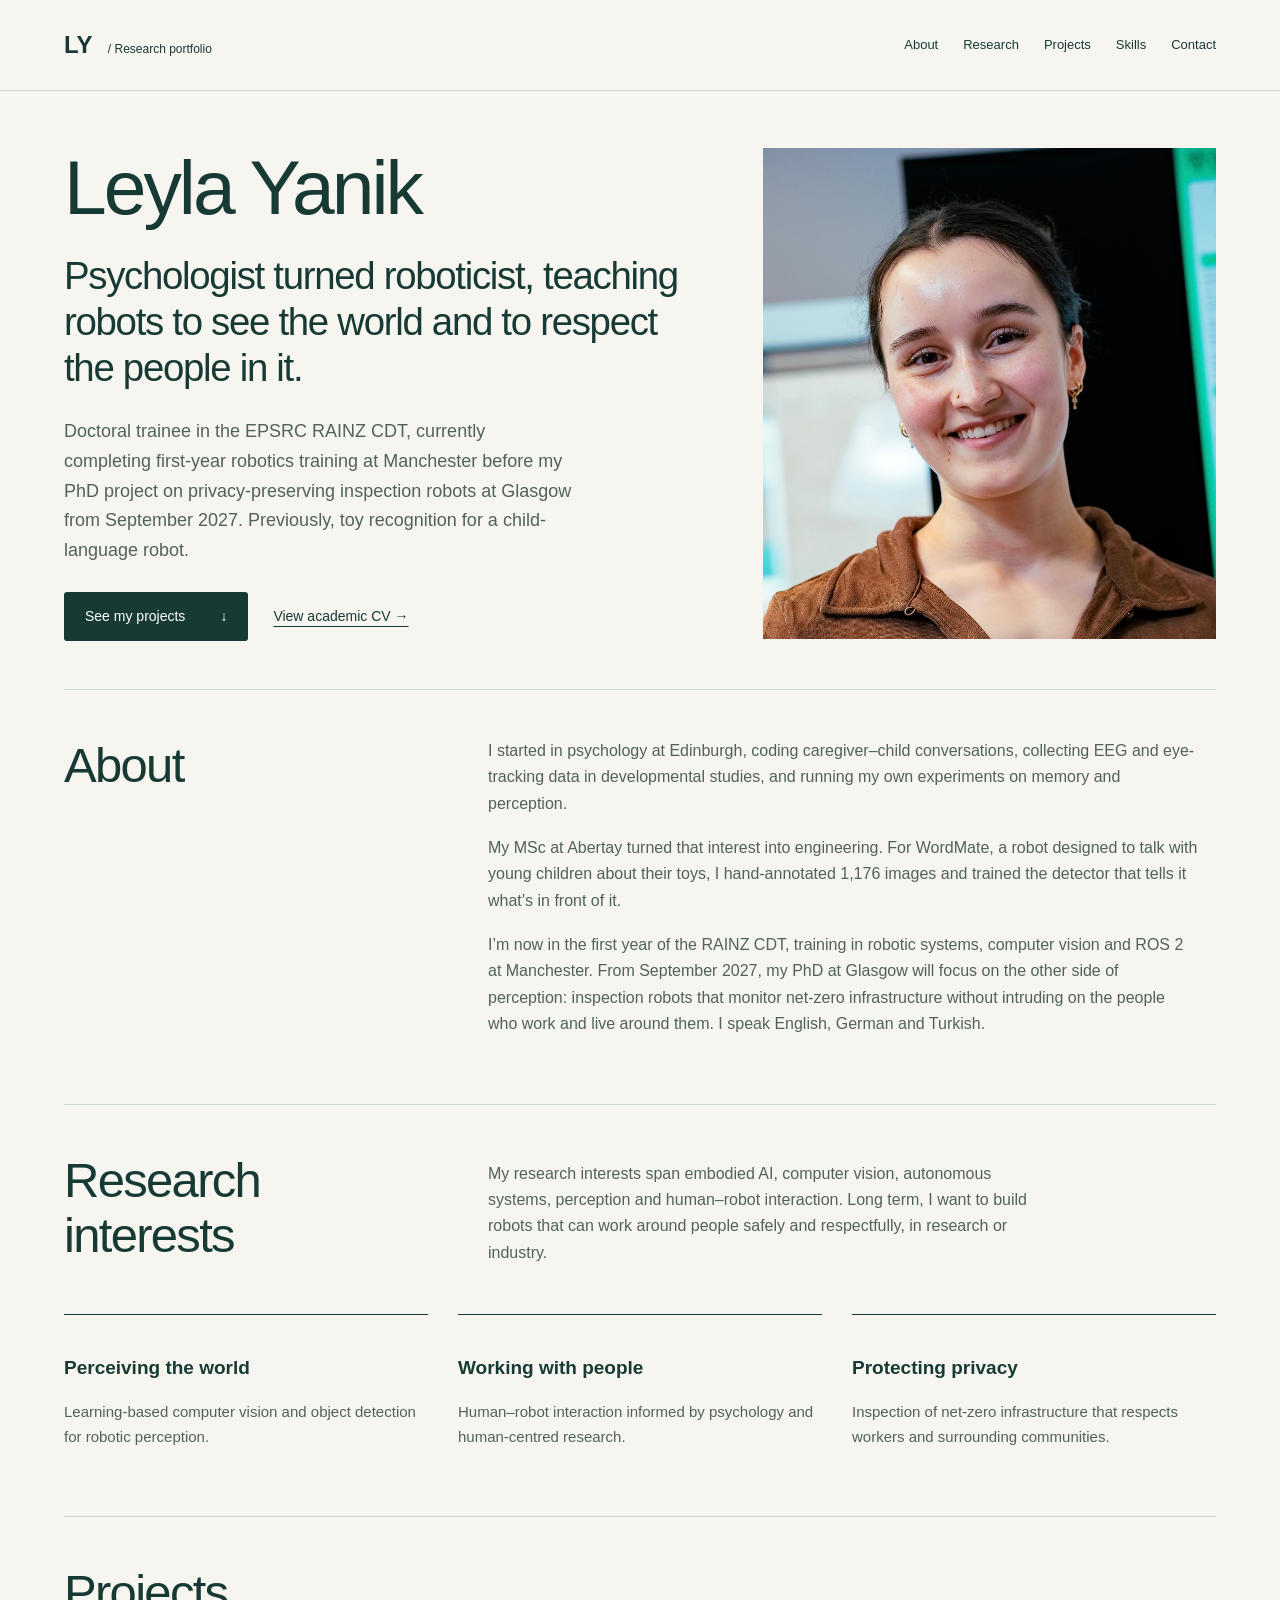
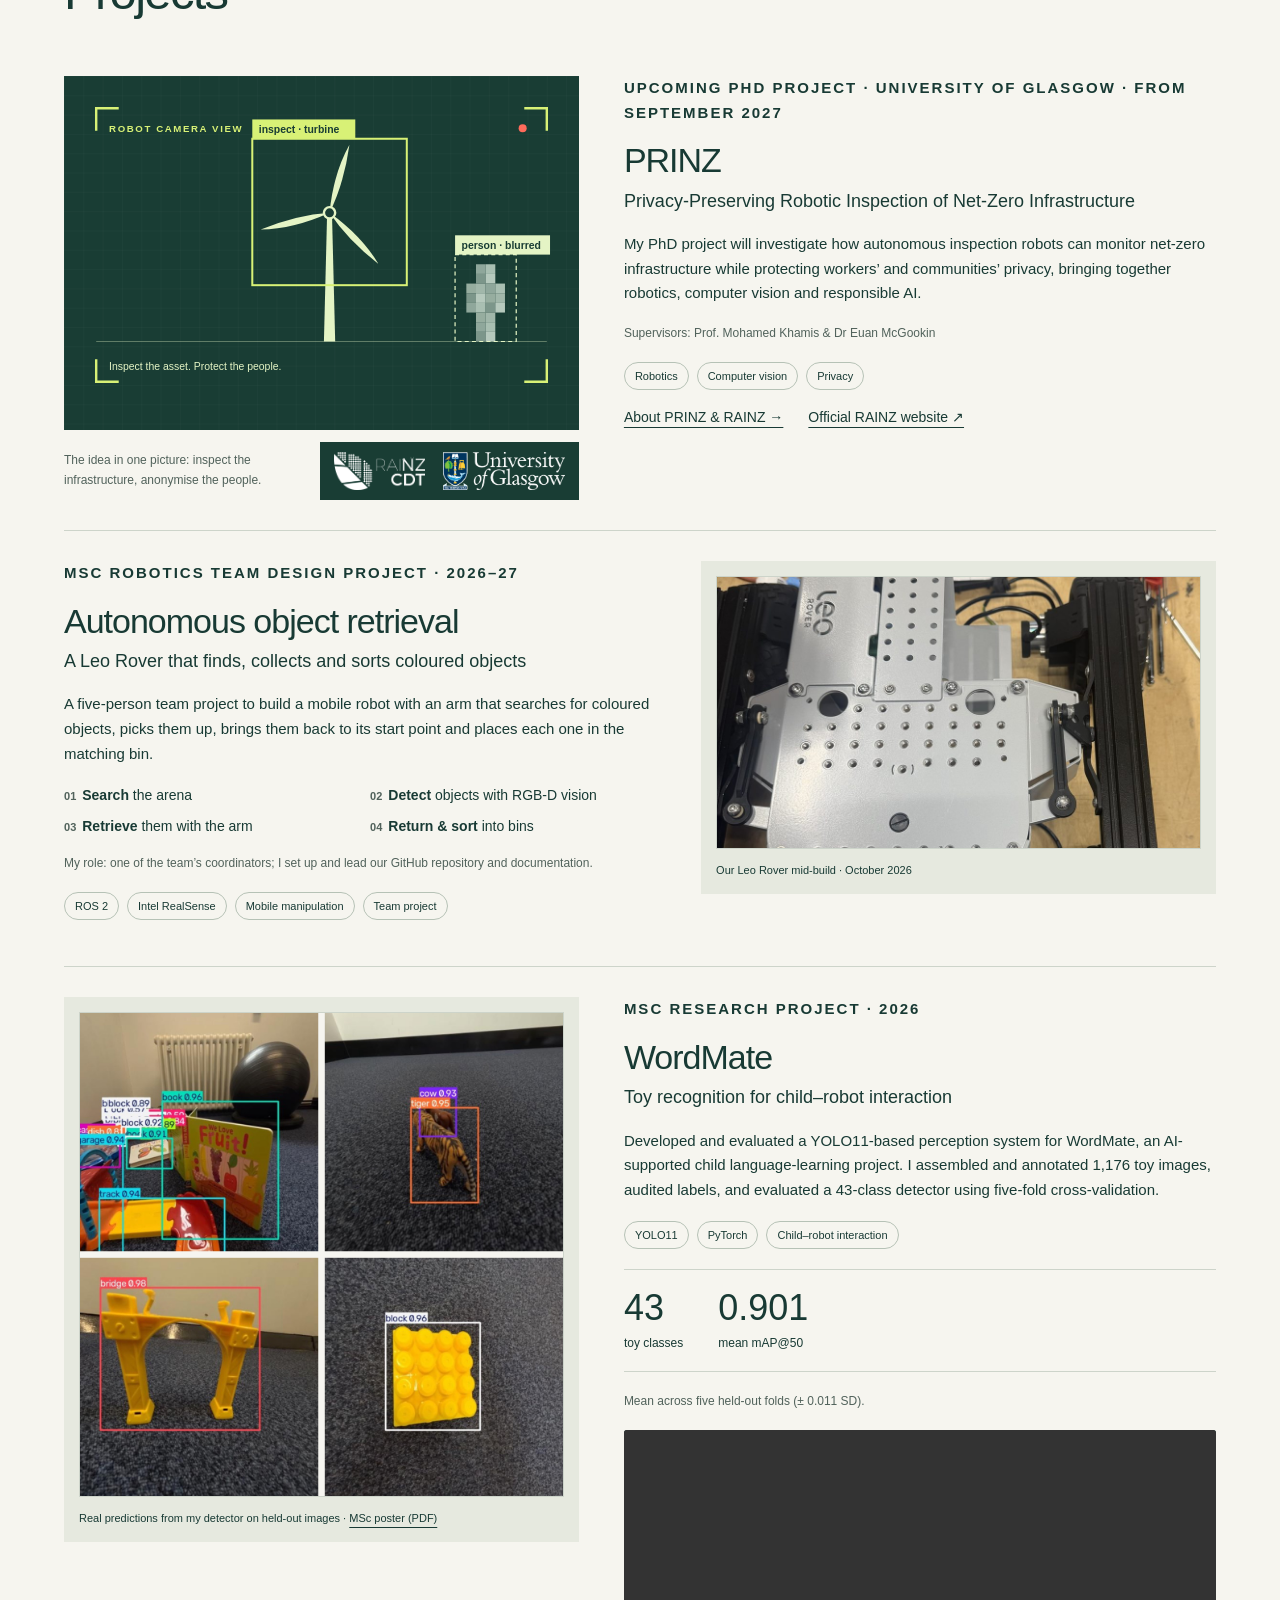
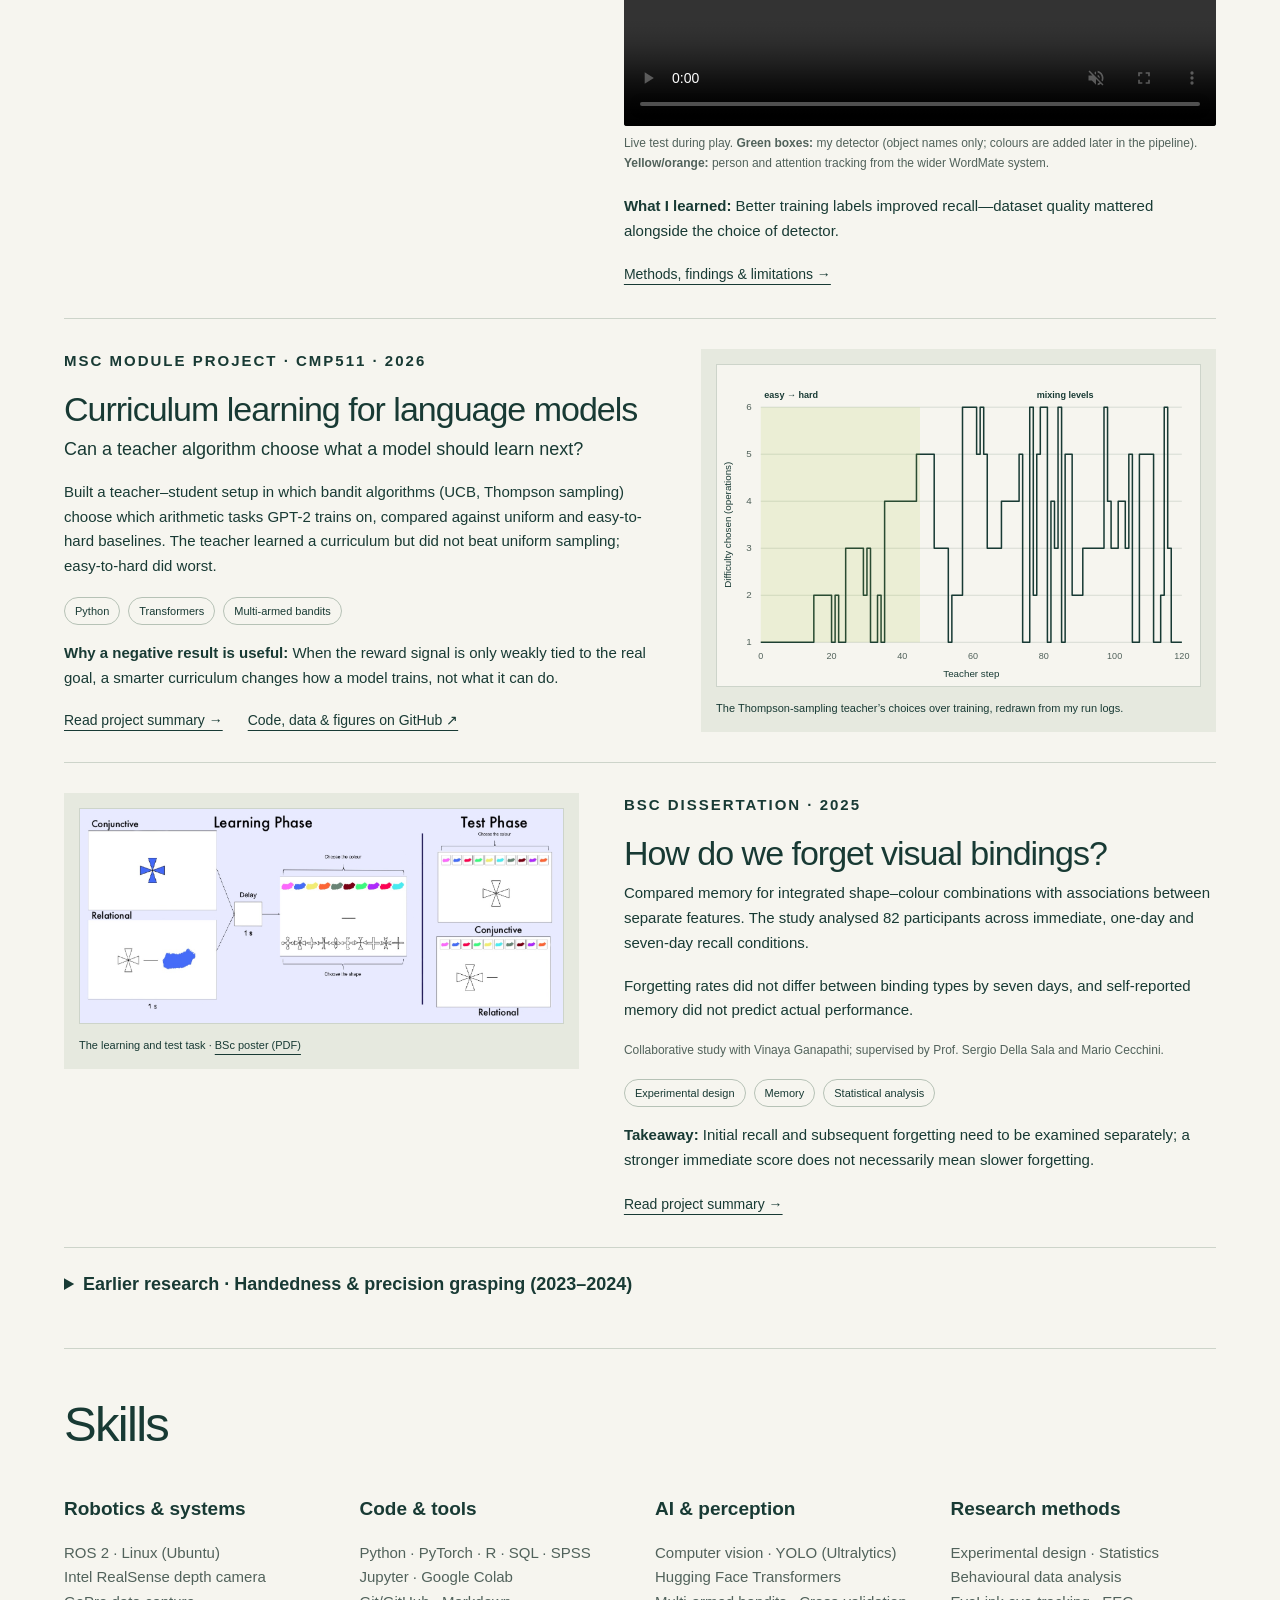
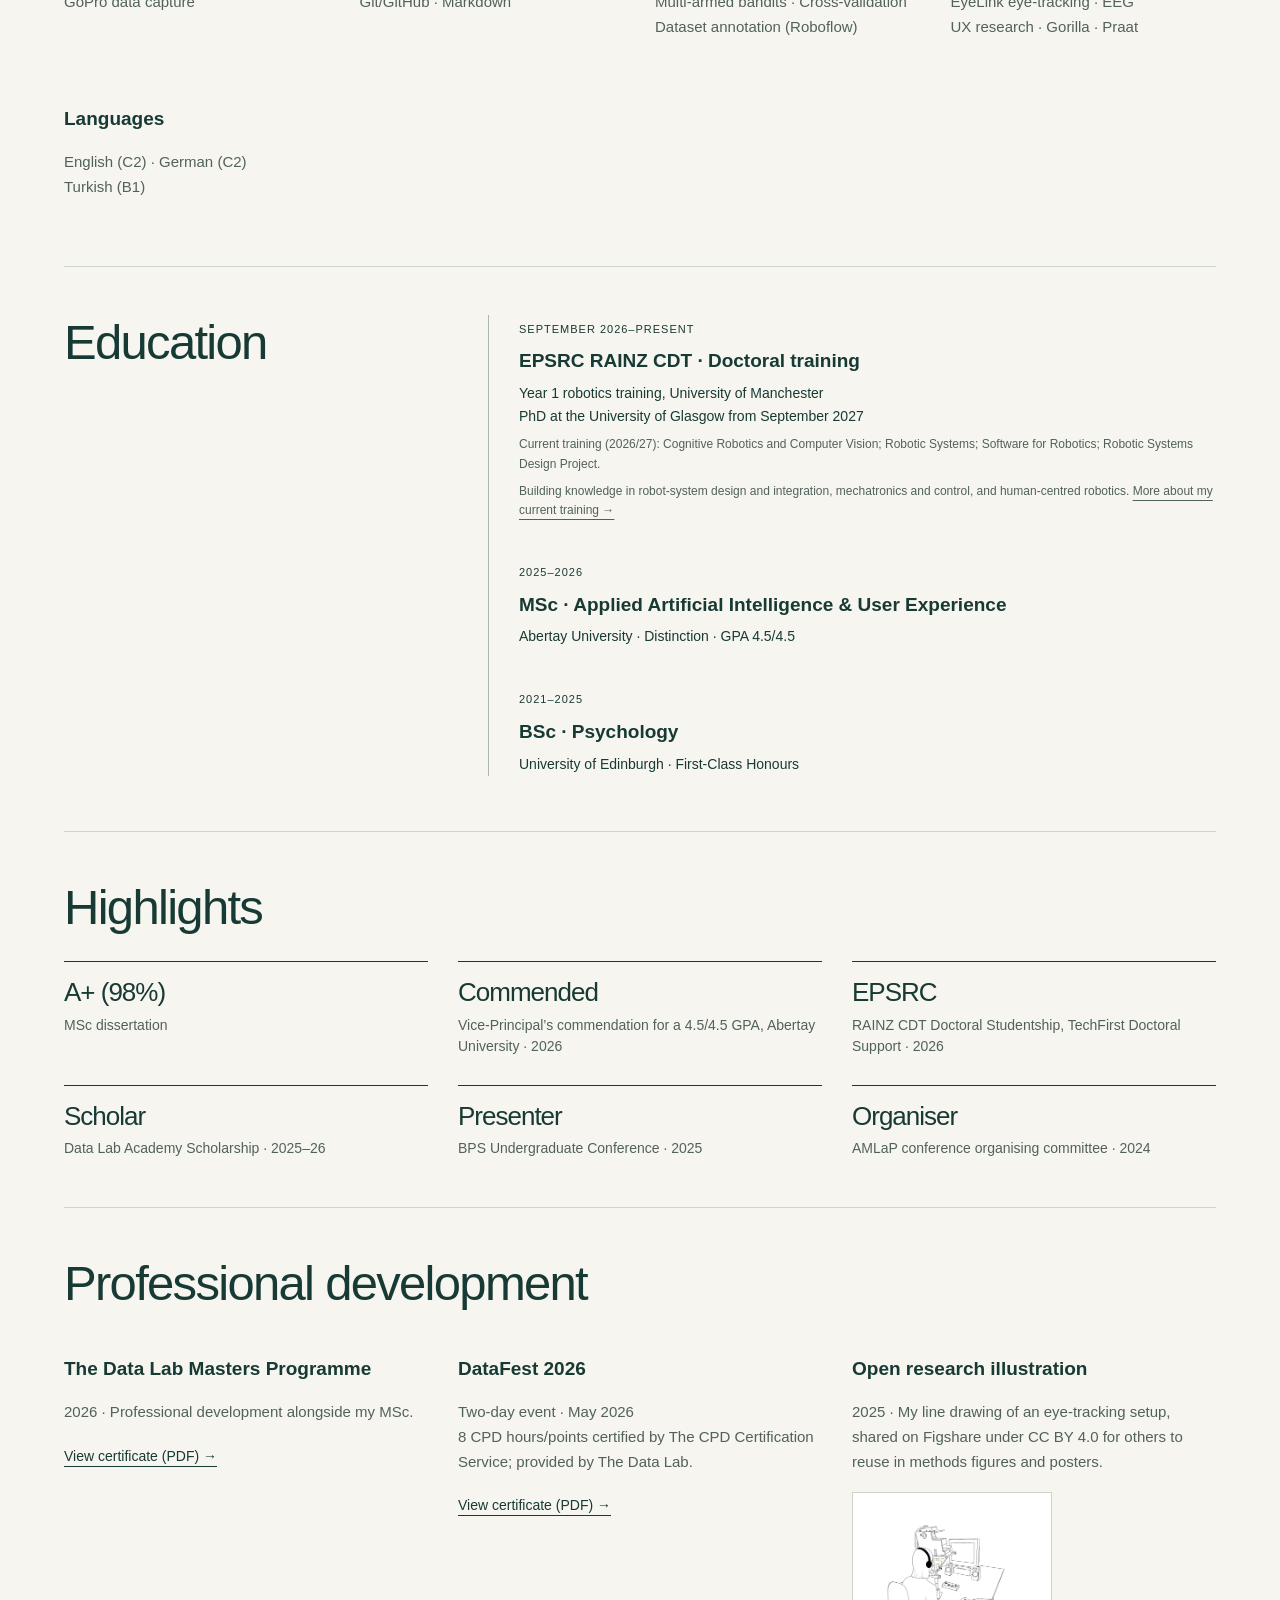
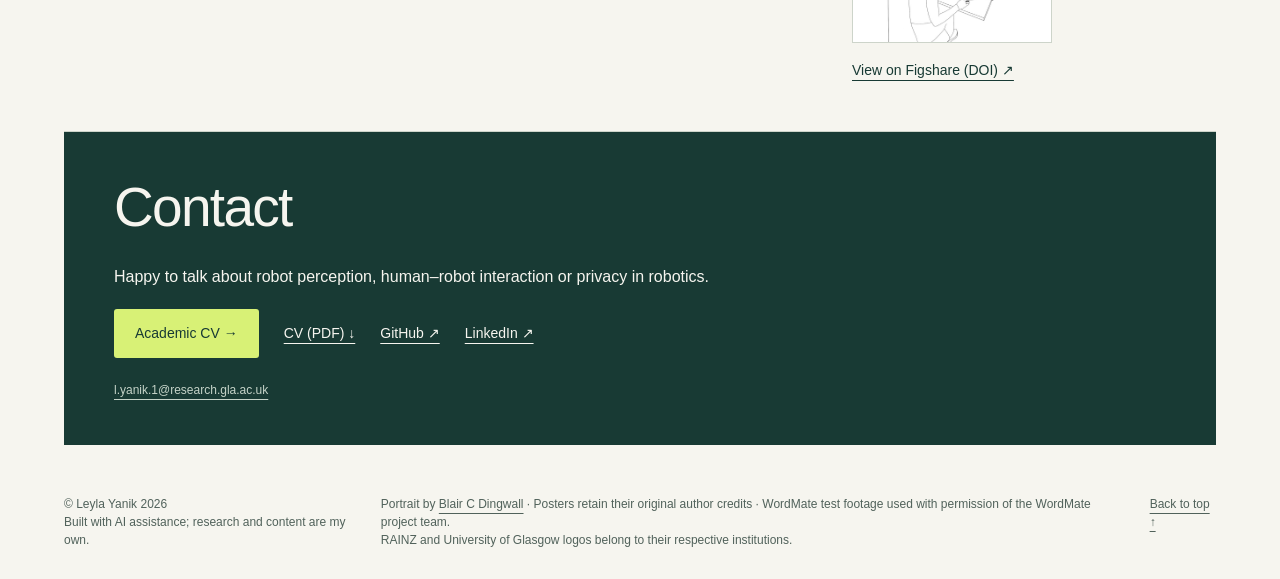
==== commit f726f4d4: "Remove Projects intro line Co-Authored-By: Claude Opus 5.5 <noreply@anthropic.com> Claude-Session: h" ====
--- a/index.html
+++ b/index.html
@@ -4,7 +4,7 @@
 <main id="main"><section id="home" class="hero"><div><h1>Leyla Yanik<span>Psychologist turned roboticist, teaching robots to see the world and to respect the people in it.</span></h1><p class="intro">Doctoral trainee in the EPSRC RAINZ CDT, currently completing first-year robotics training at Manchester before my PhD project on privacy-preserving inspection robots at Glasgow from September 2027. Previously, toy recognition for a child-language robot.</p><div class="actions"><a class="button" href="#projects">See my projects <span>↓</span></a><a class="text-link" href="cv.html">View academic CV&nbsp;→</a></div></div><figure class="portrait"><img src="assets/leyla-research-portrait.jpg" alt="Leyla Yanik at a research poster showcase" width="854" height="1016"></figure></section>
 <section id="about" class="section about"><h2>About</h2><div><p>I started in psychology at Edinburgh, coding caregiver–child conversations, collecting EEG and eye-tracking data in developmental studies, and running my own experiments on memory and perception.</p><p>My MSc at Abertay turned that interest into engineering. For WordMate, a robot designed to talk with young children about their toys, I hand-annotated 1,176 images and trained the detector that tells it what’s in front of it.</p><p>I’m now in the first year of the RAINZ CDT, training in robotic systems, computer vision and ROS 2 at Manchester. From September 2027, my PhD at Glasgow will focus on the other side of perception: inspection robots that monitor net-zero infrastructure without intruding on the people who work and live around them. I speak English, German and Turkish.</p></div></section>
 <section id="research" class="section"><div class="section-heading"><h2>Research interests</h2><p>My research interests span embodied AI, computer vision, autonomous systems, perception and human–robot interaction. Long term, I want to build robots that can work around people safely and respectfully, in research or industry.</p></div><div class="interests"><article><h3>Perceiving the world</h3><p>Learning-based computer vision and object detection for robotic perception.</p></article><article><h3>Working with people</h3><p>Human–robot interaction informed by psychology and human-centred research.</p></article><article><h3>Protecting privacy</h3><p>Inspection of net-zero infrastructure that respects workers and surrounding communities.</p></article></div></section>
-<section id="projects" class="section"><div class="section-heading"><h2>Projects</h2><p>From studying how people perceive and remember to building robots that see.</p></div>
+<section id="projects" class="section"><h2>Projects</h2>
 <article class="project"><figure class="concept"><img src="assets/prinz-concept.svg" alt="Diagram of a robot camera view: a wind turbine boxed for inspection while a nearby person is pixelated" width="640" height="440"><figcaption><span>The idea in one picture: inspect the infrastructure, anonymise the people.</span><span class="logos"><a href="https://www.rainz-cdt.ac.uk/"><img src="assets/rainz-logo.png" alt="RAINZ Centre for Doctoral Training" width="800" height="334" loading="lazy"></a><a href="https://www.gla.ac.uk/"><img src="assets/glasgow-logo.png" alt="University of Glasgow" width="650" height="202" loading="lazy"></a></span></figcaption></figure><div class="project-copy"><p class="eyebrow">UPCOMING PHD PROJECT · UNIVERSITY OF GLASGOW · FROM SEPTEMBER 2027</p><h3>PRINZ</h3><p class="subtitle">Privacy-Preserving Robotic Inspection of Net-Zero Infrastructure</p><p>My PhD project will investigate how autonomous inspection robots can monitor net-zero infrastructure while protecting workers’ and communities’ privacy, bringing together robotics, computer vision and responsible AI.</p><p class="meta">Supervisors: Prof. Mohamed Khamis & Dr Euan McGookin</p><ul class="tags"><li>Robotics</li><li>Computer vision</li><li>Privacy</li></ul><div class="actions"><a class="text-link" href="research.html#prinz">About PRINZ &amp; RAINZ&nbsp;→</a><a class="text-link" href="https://www.rainz-cdt.ac.uk/">Official RAINZ website ↗</a></div></div></article>
 <article class="project"><figure class="poster-preview"><img src="assets/leo-rover-build.jpg" alt="Top-down view of our partly assembled Leo Rover: aluminium body, suspension rockers and wheels on the workbench" width="1000" height="562" loading="lazy"><figcaption>Our Leo Rover mid-build · October 2026</figcaption></figure><div class="project-copy"><p class="eyebrow">MSC ROBOTICS TEAM DESIGN PROJECT · 2026–27</p><h3>Autonomous object retrieval</h3><p class="subtitle">A Leo Rover that finds, collects and sorts coloured objects</p><p>A five-person team project to build a mobile robot with an arm that searches for coloured objects, picks them up, brings them back to its start point and places each one in the matching bin.</p><ol class="mission-steps" aria-label="The mission"><li><b>Search</b> the arena</li><li><b>Detect</b> objects with RGB-D vision</li><li><b>Retrieve</b> them with the arm</li><li><b>Return &amp; sort</b> into bins</li></ol><p class="meta">My role: one of the team’s coordinators; I set up and lead our GitHub repository and documentation.</p><ul class="tags"><li>ROS 2</li><li>Intel RealSense</li><li>Mobile manipulation</li><li>Team project</li></ul></div></article><article class="project"><figure class="poster-preview"><a href="assets/wordmate-poster.pdf"><img src="assets/wordmate-detections.jpg" alt="Four detector outputs with labelled boxes and confidence scores: a cluttered play scene, tiger 0.95, bridge 0.98 and block 0.96" width="1200" height="1200" loading="lazy"></a><figcaption>Real predictions from my detector on held-out images · <a href="assets/wordmate-poster.pdf">MSc poster (PDF)</a></figcaption></figure><div class="project-copy"><p class="eyebrow">MSC RESEARCH PROJECT · 2026</p><h3>WordMate</h3><p class="subtitle">Toy recognition for child–robot interaction</p><p>Developed and evaluated a YOLO11-based perception system for WordMate, an AI-supported child language-learning project. I assembled and annotated 1,176 toy images, audited labels, and evaluated a 43-class detector using five-fold cross-validation.</p><ul class="tags"><li>YOLO11</li><li>PyTorch</li><li>Child–robot interaction</li></ul><div class="results"><div><strong>43</strong><span>toy classes</span></div><div><strong>0.901</strong><span>mean mAP@50</span></div></div><p class="meta">Mean across five held-out folds (± 0.011 SD).</p><figure class="demo"><video src="assets/wordmate-live-detection.mp4" autoplay muted loop playsinline controls width="1280" height="400" aria-label="Live camera feed of hands playing with toys; green boxes label each toy as it is detected"></video><figcaption>Live test during play. <strong>Green boxes:</strong> my detector (object names only; colours are added later in the pipeline). <strong>Yellow/orange:</strong> person and attention tracking from the wider WordMate system.</figcaption></figure><p><strong>What I learned:</strong> Better training labels improved recall—dataset quality mattered alongside the choice of detector.</p><a class="text-link" href="research.html#wordmate">Methods, findings & limitations&nbsp;→</a></div></article>
 <article class="project compact"><figure class="poster-preview"><a href="https://github.com/lyanik/curriculum-llm"><img src="assets/curriculum-teacher.svg" alt="Step chart of the difficulty chosen by the Thompson-sampling teacher over 120 steps: a gradual easy-to-hard ramp, then mixing levels" width="640" height="426" loading="lazy"></a><figcaption>The Thompson-sampling teacher’s choices over training, redrawn from my run logs.</figcaption></figure><div class="project-copy"><p class="eyebrow">MSC MODULE PROJECT · CMP511 · 2026</p><h3>Curriculum learning for language models</h3><p class="subtitle">Can a teacher algorithm choose what a model should learn next?</p><p>Built a teacher–student setup in which bandit algorithms (UCB, Thompson sampling) choose which arithmetic tasks GPT-2 trains on, compared against uniform and easy-to-hard baselines. The teacher learned a curriculum but did not beat uniform sampling; easy-to-hard did worst.</p><ul class="tags"><li>Python</li><li>Transformers</li><li>Multi-armed bandits</li></ul><p><strong>Why a negative result is useful:</strong> When the reward signal is only weakly tied to the real goal, a smarter curriculum changes how a model trains, not what it can do.</p><div class="actions"><a class="text-link" href="research.html#curriculum">Read project summary&nbsp;→</a><a class="text-link" href="https://github.com/lyanik/curriculum-llm">Code, data &amp; figures on GitHub ↗</a></div></div></article><article class="project compact"><figure class="poster-preview"><a href="assets/memory-poster.pdf"><img src="assets/memory-task.jpg" alt="Diagram of the memory task: shape–colour pairs shown in a learning phase, then recalled in a test phase" width="1605" height="710" loading="lazy"></a><figcaption>The learning and test task · <a href="assets/memory-poster.pdf">BSc poster (PDF)</a></figcaption></figure><div class="project-copy"><p class="eyebrow">BSC DISSERTATION · 2025</p><h3>How do we forget visual bindings?</h3><p>Compared memory for integrated shape–colour combinations with associations between separate features. The study analysed 82 participants across immediate, one-day and seven-day recall conditions.</p><p>Forgetting rates did not differ between binding types by seven days, and self-reported memory did not predict actual performance.</p><p class="meta">Collaborative study with Vinaya Ganapathi; supervised by Prof. Sergio Della Sala and Mario Cecchini.</p><ul class="tags"><li>Experimental design</li><li>Memory</li><li>Statistical analysis</li></ul><p><strong>Takeaway:</strong> Initial recall and subsequent forgetting need to be examined separately; a stronger immediate score does not necessarily mean slower forgetting.</p><a class="text-link" href="research.html#memory">Read project summary&nbsp;→</a></div></article><details class="earlier"><summary>Earlier research · Handedness & precision grasping (2023–2024)</summary><p>A third-year group project comparing hand preference and performance in 60 adults using LEGO-style construction tasks. Both left- and right-handed participants favoured their dominant hand; the study did not support a general right-hand preference for precision grasping.</p><p class="meta">Group study supervised by Prof. Robert McIntosh; I wrote an individual mini-dissertation on the data.</p><a href="research.html#grasping">Read project summary&nbsp;→</a></details></section>
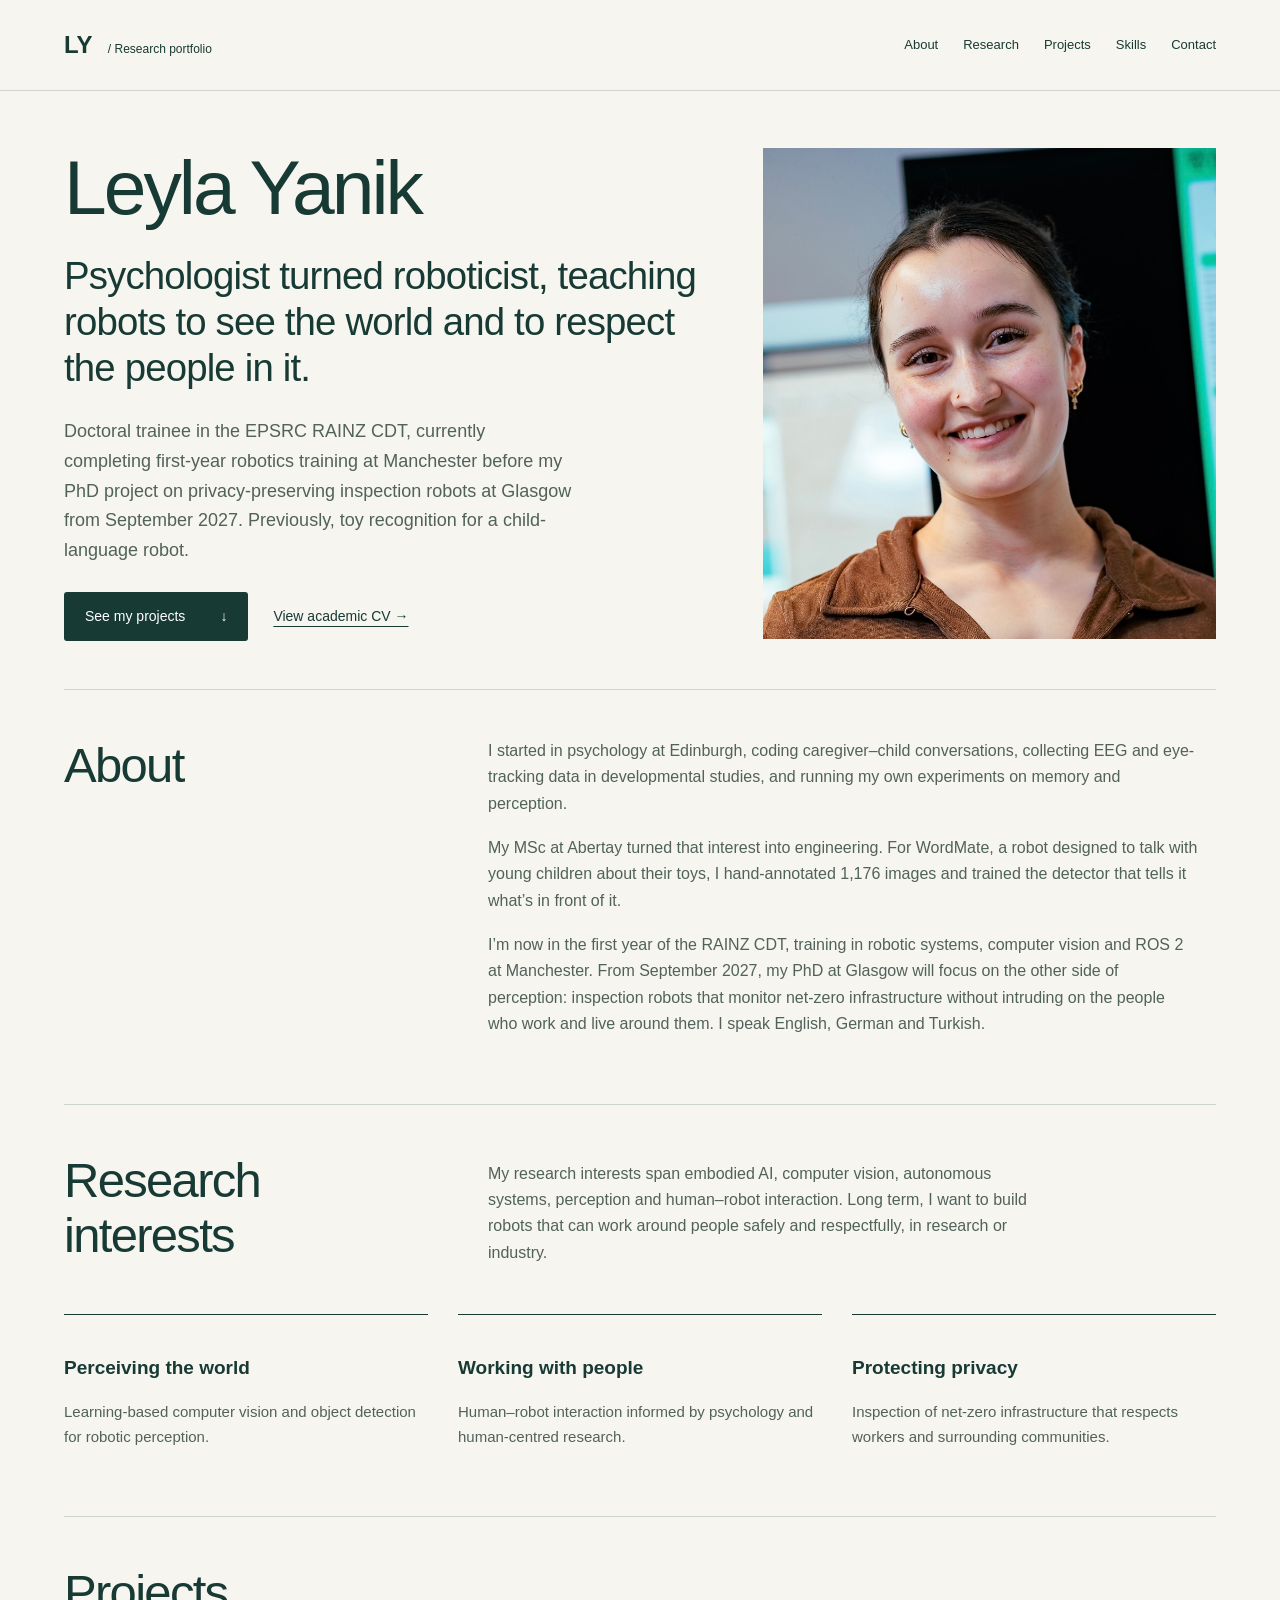
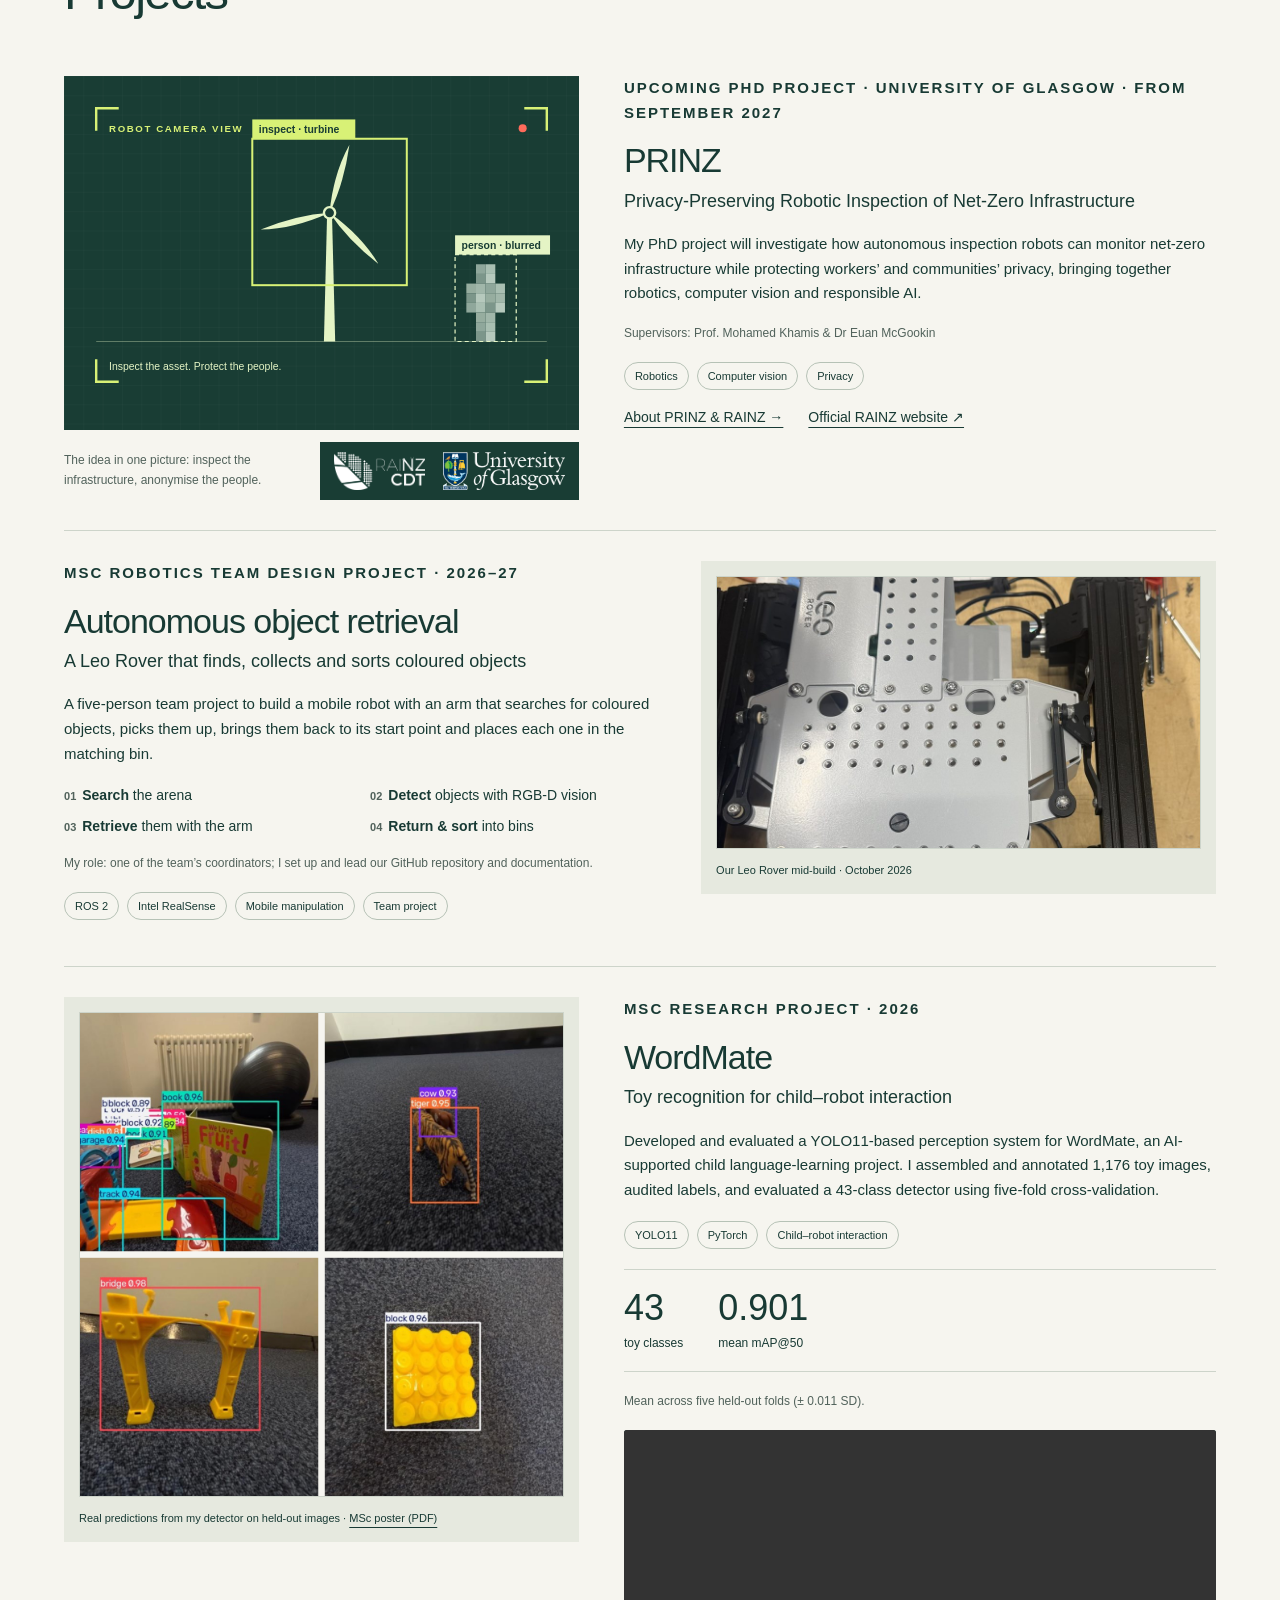
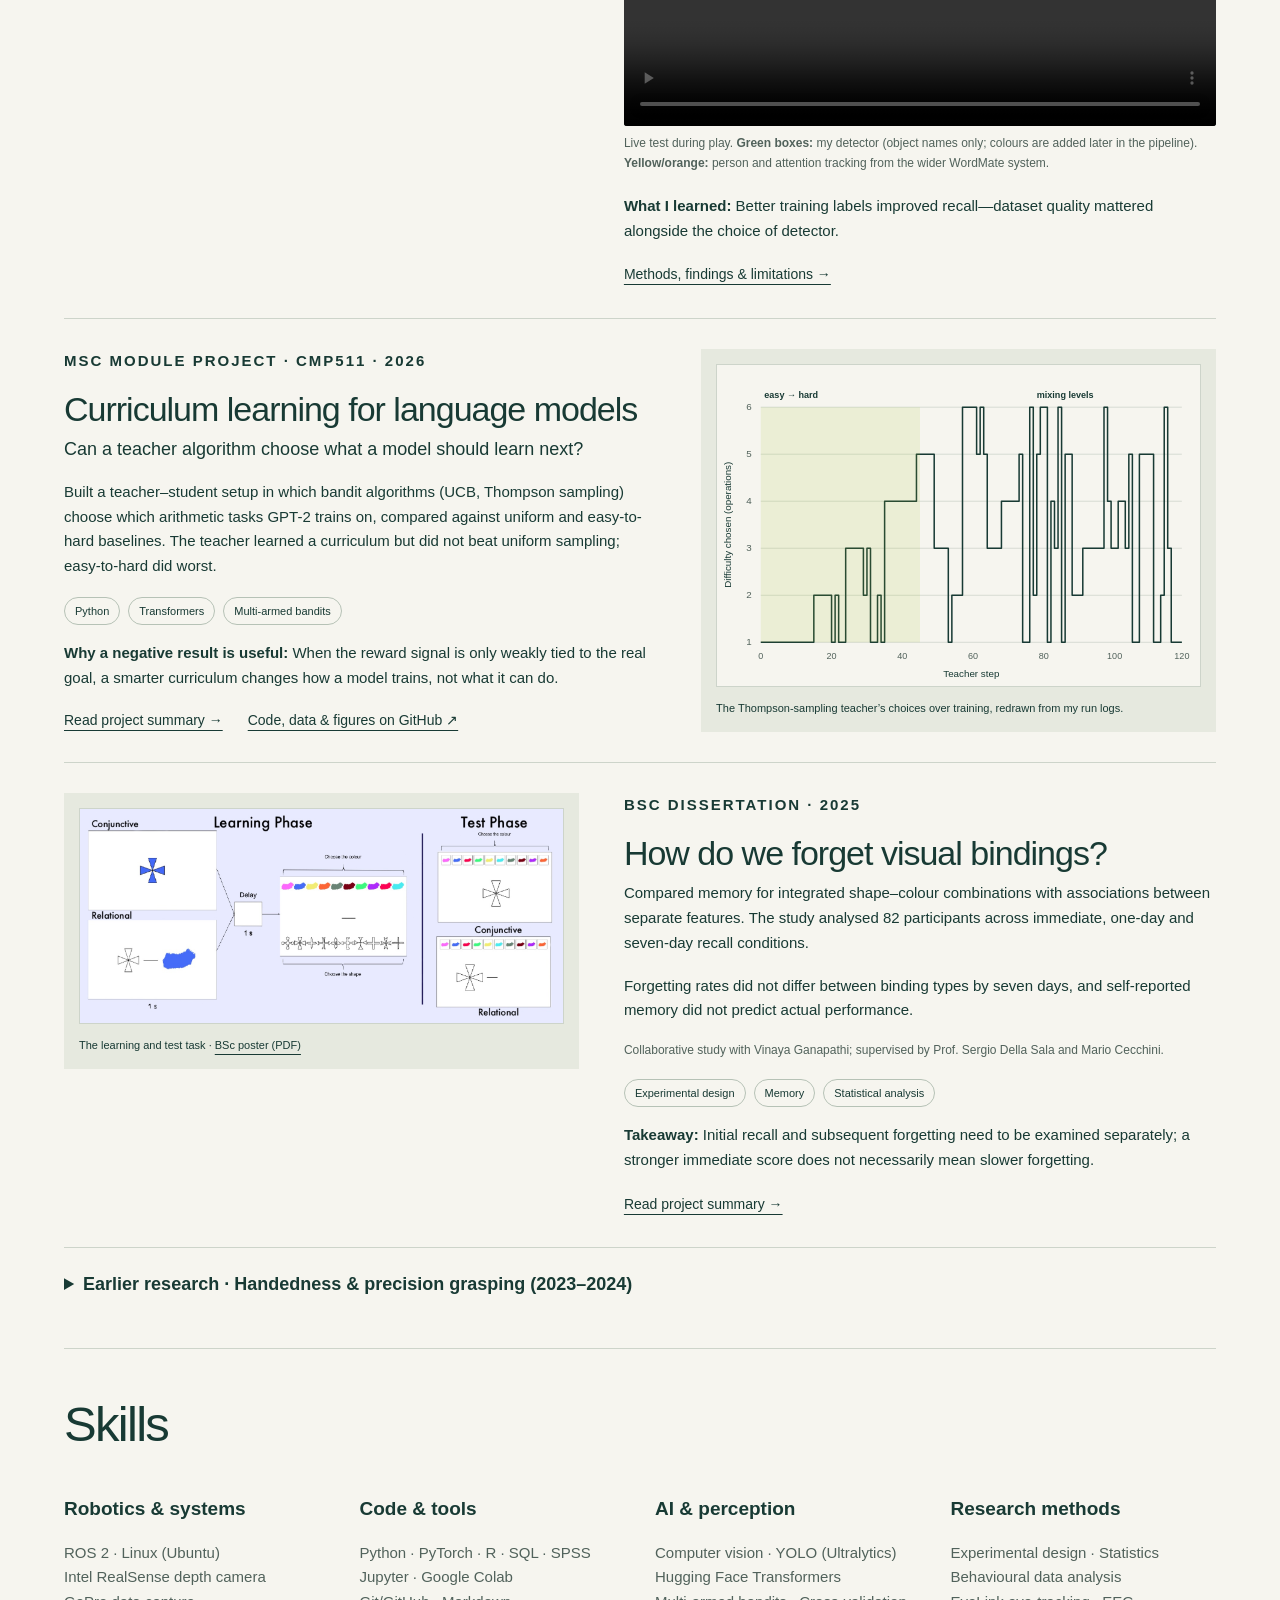
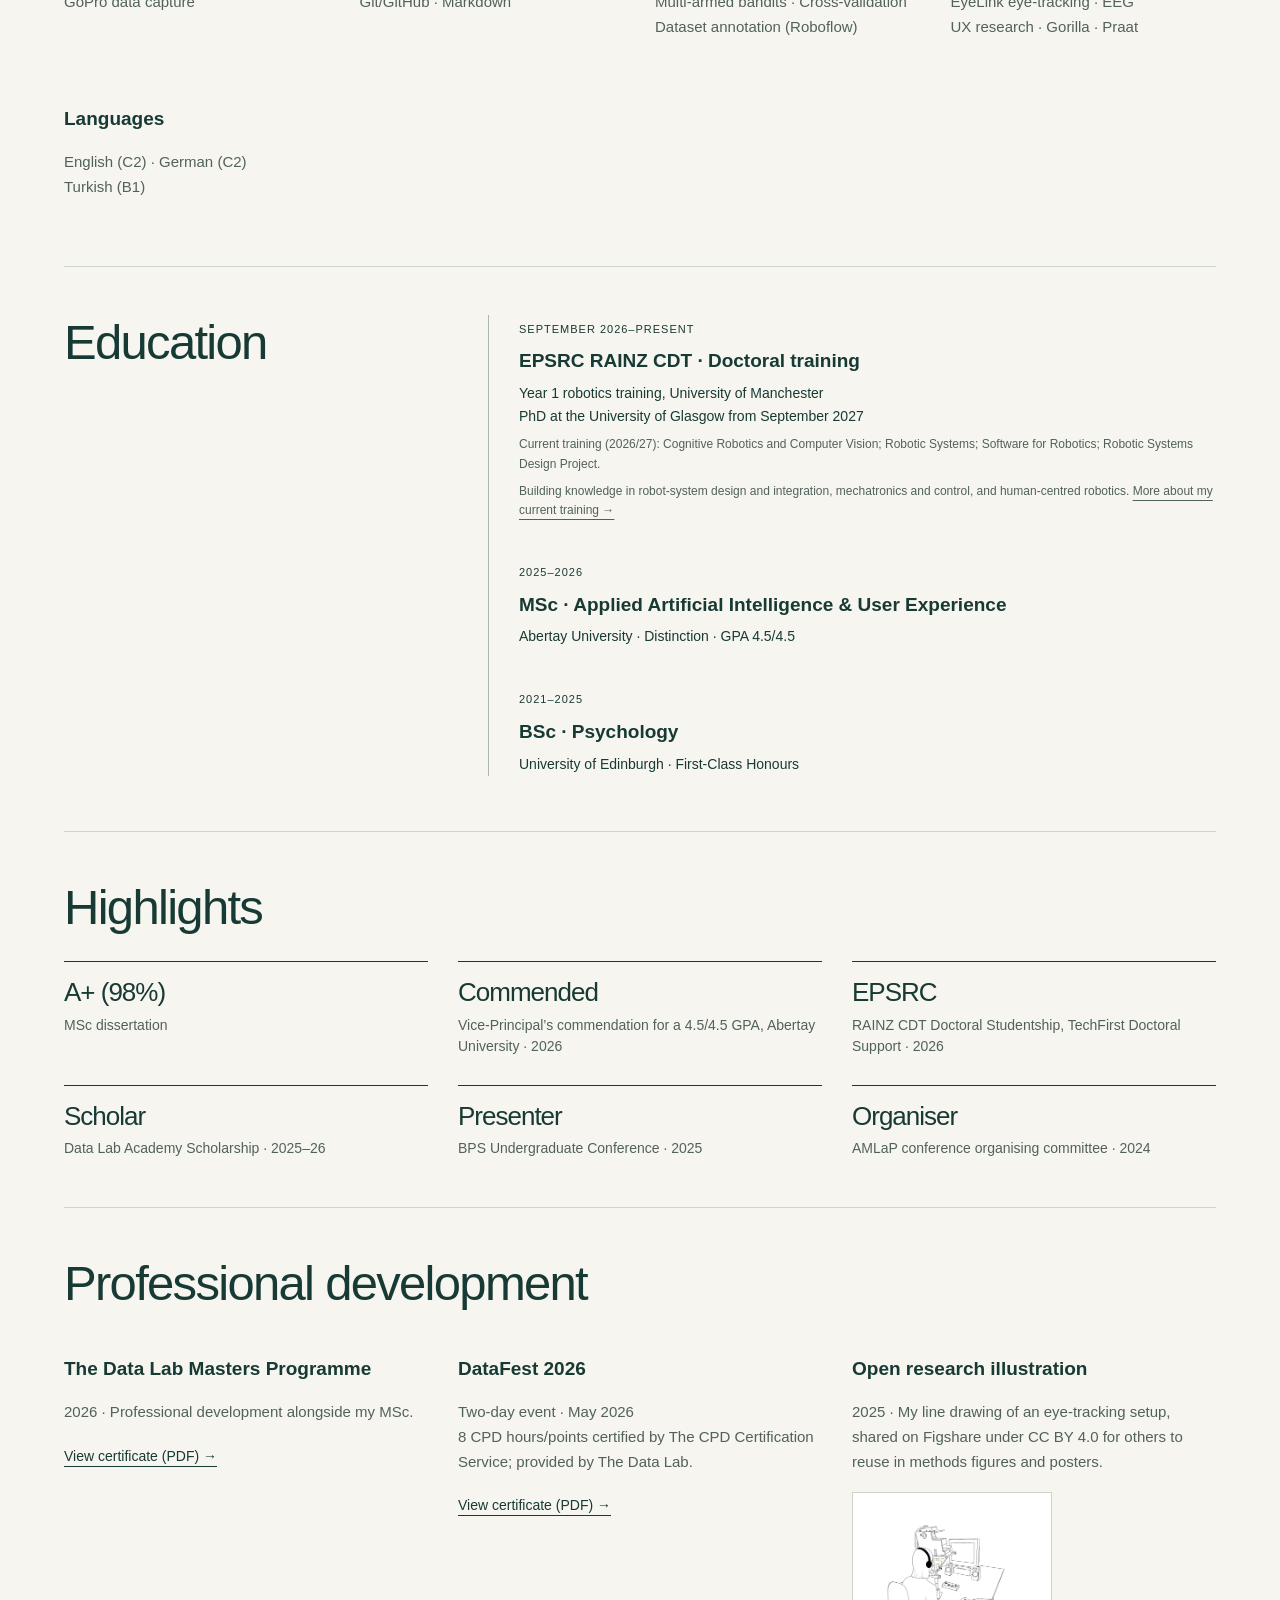
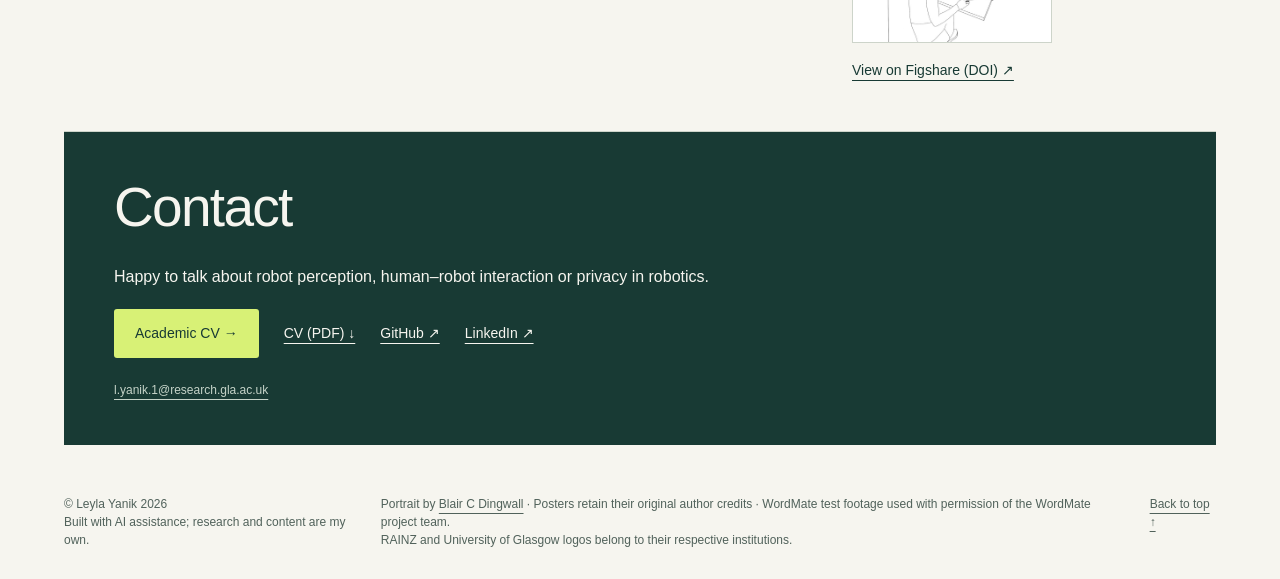
==== commit 60523437: "Loosen tagline letter-spacing, scale it with font size Co-Authored-By: Claude Opus 5.5 <noreply@anth" ====
--- a/index.html
+++ b/index.html
@@ -1,5 +1,5 @@
 <!doctype html>
-<html lang="en"><head><meta charset="utf-8"><meta name="viewport" content="width=device-width,initial-scale=1"><meta name="description" content="Doctoral trainee in the EPSRC RAINZ CDT (Manchester &amp; Glasgow): robot perception, computer vision, human–robot interaction and privacy-preserving inspection."><meta property="og:type" content="website"><meta property="og:site_name" content="Leyla Yanik"><meta property="og:title" content="Leyla Yanik | Robotics & Human-Centred AI"><meta property="og:description" content="Doctoral trainee in the EPSRC RAINZ CDT (Manchester &amp; Glasgow): robot perception, computer vision, human–robot interaction and privacy-preserving inspection."><meta property="og:url" content="https://lyanik.github.io/portfolio/"><meta property="og:image" content="https://lyanik.github.io/portfolio/assets/share-card.png"><meta property="og:image:width" content="1200"><meta property="og:image:height" content="630"><meta property="og:image:alt" content="Leyla Yanik — Autonomous robotics and human-centred AI"><meta name="twitter:card" content="summary_large_image"><title>Leyla Yanik | Robotics & Human-Centred AI</title><link rel="icon" href="assets/favicon.svg" type="image/svg+xml"><link rel="stylesheet" href="style.css?v=17"></head>
+<html lang="en"><head><meta charset="utf-8"><meta name="viewport" content="width=device-width,initial-scale=1"><meta name="description" content="Doctoral trainee in the EPSRC RAINZ CDT (Manchester &amp; Glasgow): robot perception, computer vision, human–robot interaction and privacy-preserving inspection."><meta property="og:type" content="website"><meta property="og:site_name" content="Leyla Yanik"><meta property="og:title" content="Leyla Yanik | Robotics & Human-Centred AI"><meta property="og:description" content="Doctoral trainee in the EPSRC RAINZ CDT (Manchester &amp; Glasgow): robot perception, computer vision, human–robot interaction and privacy-preserving inspection."><meta property="og:url" content="https://lyanik.github.io/portfolio/"><meta property="og:image" content="https://lyanik.github.io/portfolio/assets/share-card.png"><meta property="og:image:width" content="1200"><meta property="og:image:height" content="630"><meta property="og:image:alt" content="Leyla Yanik — Autonomous robotics and human-centred AI"><meta name="twitter:card" content="summary_large_image"><title>Leyla Yanik | Robotics & Human-Centred AI</title><link rel="icon" href="assets/favicon.svg" type="image/svg+xml"><link rel="stylesheet" href="style.css?v=18"></head>
 <body><a class="skip" href="#main">Skip to content</a><header class="header"><a class="brand" href="#home" aria-label="Leyla Yanik home">LY<span> / Research portfolio</span></a><nav aria-label="Main navigation"><a href="#about">About</a><a href="#research">Research</a><a href="#projects">Projects</a><a href="#skills">Skills</a><a href="#connect">Contact</a></nav></header>
 <main id="main"><section id="home" class="hero"><div><h1>Leyla Yanik<span>Psychologist turned roboticist, teaching robots to see the world and to respect the people in it.</span></h1><p class="intro">Doctoral trainee in the EPSRC RAINZ CDT, currently completing first-year robotics training at Manchester before my PhD project on privacy-preserving inspection robots at Glasgow from September 2027. Previously, toy recognition for a child-language robot.</p><div class="actions"><a class="button" href="#projects">See my projects <span>↓</span></a><a class="text-link" href="cv.html">View academic CV&nbsp;→</a></div></div><figure class="portrait"><img src="assets/leyla-research-portrait.jpg" alt="Leyla Yanik at a research poster showcase" width="854" height="1016"></figure></section>
 <section id="about" class="section about"><h2>About</h2><div><p>I started in psychology at Edinburgh, coding caregiver–child conversations, collecting EEG and eye-tracking data in developmental studies, and running my own experiments on memory and perception.</p><p>My MSc at Abertay turned that interest into engineering. For WordMate, a robot designed to talk with young children about their toys, I hand-annotated 1,176 images and trained the detector that tells it what’s in front of it.</p><p>I’m now in the first year of the RAINZ CDT, training in robotic systems, computer vision and ROS 2 at Manchester. From September 2027, my PhD at Glasgow will focus on the other side of perception: inspection robots that monitor net-zero infrastructure without intruding on the people who work and live around them. I speak English, German and Turkish.</p></div></section>
--- a/style.css
+++ b/style.css
@@ -1,4 +1,4 @@
-:root{--paper:#f6f5ef;--ink:#183a34;--muted:#51625b;--line:#cdd4ca;--accent:#d8f176}*{box-sizing:border-box}html{scroll-behavior:smooth;scroll-padding-top:100px}body{margin:0;background:var(--paper);color:var(--ink);font:16px/1.65 -apple-system,BlinkMacSystemFont,"Segoe UI",sans-serif}a{color:inherit;text-underline-offset:5px}a:focus-visible,button:focus-visible{outline:3px solid #a84919;outline-offset:6px}.skip{position:absolute;top:-80px;left:20px;background:white;padding:12px;z-index:9}.skip:focus{top:12px}.header{max-width:1320px;margin:auto;padding:25px 5%;display:flex;align-items:center;justify-content:space-between;border-bottom:1px solid var(--line);gap:24px}.brand{font-size:24px;font-weight:750;text-decoration:none}.brand span{font-size:12px;font-weight:500;margin-left:12px}nav{display:flex;gap:25px;font-size:13px}nav a{text-decoration:none}nav a:hover{text-decoration:underline}main,footer{max-width:1320px;margin:auto}main{padding:0 5%}.hero{display:grid;grid-template-columns:1.4fr 1fr;gap:65px;align-items:center;padding:80px 0 65px}.eyebrow{font-size:11px;letter-spacing:2px;font-weight:700;margin:0 0 23px}h1{font-size:clamp(48px,6vw,82px);line-height:1.06;font-weight:500;letter-spacing:-4px;margin:0}h1 span{display:block;font-size:clamp(25px,3vw,40px);line-height:1.2;letter-spacing:-1.3px;margin-top:25px}h2{font-size:clamp(34px,4vw,49px);line-height:1.13;font-weight:500;letter-spacing:-1.7px;margin:0 0 26px}h3{line-height:1.3}p{margin:0 0 18px}.intro{max-width:510px;color:var(--muted);font-size:18px;margin:26px 0}.actions{display:flex;align-items:center;gap:25px;flex-wrap:wrap}.button{display:inline-flex;justify-content:space-between;gap:35px;background:var(--ink);color:white;padding:13px 21px;text-decoration:none;font-size:14px;border-radius:3px}.button:hover{background:#305d4c}.text-link{font-size:14px}.affiliation{font-size:12px;margin:35px 0 0}.affiliation span{color:var(--muted)}figure{margin:0}.portrait img{display:block;width:100%;height:auto}.portrait figcaption{display:flex;justify-content:space-between;font-size:10px;gap:12px;margin-top:14px}.section{padding:66px 0;border-top:1px solid var(--line)}.about{display:grid;grid-template-columns:1fr 2fr;gap:60px}.about>div{max-width:710px}.about p:not(.eyebrow){color:var(--muted)}.section-heading{display:flex;justify-content:space-between;gap:40px;align-items:start}.section-heading>p{max-width:340px;color:var(--muted)}.interests{display:grid;grid-template-columns:repeat(3,1fr);gap:30px;margin-top:25px}.skills{display:grid;grid-template-columns:repeat(auto-fit,minmax(220px,1fr));gap:30px;margin-top:25px}.interests article{border-top:1px solid var(--ink);padding-top:22px}.interests article>span{font-size:12px}.interests h3,.skills h3{font-size:19px;font-weight:600}.interests p,.skills p{color:var(--muted);font-size:15px}.objective{background:#e7ecdf;padding:22px 26px;margin:24px 0 0}.objective strong{display:block;font-size:12px;text-transform:uppercase;letter-spacing:1px;margin-bottom:5px}.project{display:grid;grid-template-columns:1fr 1.15fr;gap:45px;padding:38px 0;border-bottom:1px solid var(--line)}.project:last-child{border:0;padding-bottom:0}.project-copy h3{font-size:34px;letter-spacing:-1px;font-weight:500;margin:0 0 6px}.project-copy .eyebrow{margin-bottom:13px}.project-copy p{font-size:15px}.project-copy .subtitle{font-size:18px;line-height:1.4}.output-img{display:block;width:100%;max-width:200px;height:auto;border:1px solid var(--line);background:#fff;margin-bottom:14px}.highlights{list-style:none;padding:0;margin:25px 0 0;display:grid;grid-template-columns:repeat(5,1fr);gap:20px}.highlights li{border-top:1px solid var(--ink);padding-top:16px}.highlights strong{display:block;font-size:26px;font-weight:500;letter-spacing:-1px;line-height:1.1;margin-bottom:8px}.highlights span{display:block;font-size:14px;color:var(--muted);line-height:1.5}.demo{margin:6px 0 20px}.demo video{display:block;width:100%;height:auto;border-radius:3px;background:#183a34}.demo figcaption{font-size:12px;color:var(--muted);margin-top:8px}.meta{font-size:12px!important;color:var(--muted)}.tags{display:flex;gap:8px;flex-wrap:wrap;padding:0;list-style:none}.tags li{font-size:10px;padding:4px 10px;border:1px solid #b6c2b6;border-radius:30px}.placeholder{font-size:12px!important;color:#69572f;border-left:2px solid #9b7a38;padding-left:12px;margin-top:20px}.project-art{min-height:320px;position:relative;display:flex;align-items:center;justify-content:center;overflow:hidden}.project-art small{position:absolute;bottom:17px;left:20px;right:16px;font-size:10px}.prinz{background:#193d34;color:#e4f4c5;background-image:linear-gradient(#ffffff0b 1px,transparent 1px),linear-gradient(90deg,#ffffff0b 1px,transparent 1px);background-size:24px 24px}.orb{display:grid;place-items:center;width:155px;height:155px;border:1px solid #dbef8a;border-radius:50%;box-shadow:0 0 0 30px #d8f1760d,0 0 0 60px #d8f1760a;font-size:12px;letter-spacing:3px}.art-label{position:absolute;top:22px;left:22px;font-size:10px;letter-spacing:2px}.wordmate{background:#e6e9df}.detection{width:70%;height:180px;border:2px solid #486651;position:relative;display:grid;place-items:center}.detection>span{position:absolute;top:-23px;left:-2px;background:#486651;color:white;font-size:10px;padding:2px 9px}.blocks{display:flex;align-items:end;gap:12px}.blocks i{width:50px;height:60px;background:#ce875e;display:block}.blocks i:nth-child(2){height:90px;background:#647967;border-radius:50px 50px 0 0}.blocks i:nth-child(3){height:45px;background:#d4b84e;border-radius:50%}.project-number{display:flex;align-items:center;gap:30px;font-size:110px;font-weight:300;color:#748573}.project-number span{font-size:13px;line-height:1.5;letter-spacing:3px}.journey{display:grid;grid-template-columns:1fr 1.3fr;gap:40px}.journey ol{list-style:none;margin:0;padding:0}.journey li{border-left:1px solid #acb9a7;padding:0 0 30px 30px}.journey li:last-child{padding-bottom:0}.journey li>span{font-size:11px;letter-spacing:1px}.journey h3{font-size:19px;margin:8px 0}.journey p{font-size:14px;margin-bottom:7px}.connect{background:var(--ink);color:var(--paper);padding:50px;margin-bottom:50px}.connect h2{font-size:55px}.connect .button{background:var(--accent);color:var(--ink)}.connect .meta{color:#c5d3c8;margin:23px 0 0}.pending{font-size:13px;color:#d4dccf}.connect .eyebrow{color:var(--accent)}footer{padding:0 5% 30px;display:flex;justify-content:space-between;gap:20px;font-size:10px;color:var(--muted)}.cv{max-width:860px;padding:50px 30px}.cv h1{font-size:55px}.cv h2{font-size:28px;margin-top:35px}.cv header{border-bottom:1px solid var(--line);padding-bottom:25px}.cv ul{padding-left:20px}@media(max-width:800px){.header{align-items:start;flex-direction:column;gap:12px}nav{gap:20px;flex-wrap:wrap}.hero{gap:30px;padding-top:45px}.brand span{font-size:11px}h1{letter-spacing:-2px}.about{grid-template-columns:1fr;gap:0}.section-heading{display:block}.interests,.skills{gap:20px}.project{gap:25px}.project-art{min-height:280px}.blocks i{width:30px}.project-number{font-size:65px;gap:15px}.journey{grid-template-columns:1fr;gap:10px}footer{flex-wrap:wrap}}@media(max-width:560px){.hero,.project{grid-template-columns:1fr}.hero{gap:35px}.portrait{max-width:360px}.section{padding:45px 0}.interests,.skills{grid-template-columns:1fr;gap:10px}.interests article{padding-top:15px}.section-heading>p{max-width:none}.project-art{min-height:280px}.connect{padding:28px 22px}.connect h2{font-size:40px}.connect .actions{gap:17px}.project-number{min-height:140px}nav{font-size:12px;gap:18px}.hero .actions{gap:18px}.portrait figcaption{font-size:9px}}@media(prefers-reduced-motion:reduce){html{scroll-behavior:auto}}@media print{.header,.actions,footer,.skip{display:none}body{background:white;color:black}.cv{max-width:none;padding:0}a{color:black}.section{break-inside:avoid}}
+:root{--paper:#f6f5ef;--ink:#183a34;--muted:#51625b;--line:#cdd4ca;--accent:#d8f176}*{box-sizing:border-box}html{scroll-behavior:smooth;scroll-padding-top:100px}body{margin:0;background:var(--paper);color:var(--ink);font:16px/1.65 -apple-system,BlinkMacSystemFont,"Segoe UI",sans-serif}a{color:inherit;text-underline-offset:5px}a:focus-visible,button:focus-visible{outline:3px solid #a84919;outline-offset:6px}.skip{position:absolute;top:-80px;left:20px;background:white;padding:12px;z-index:9}.skip:focus{top:12px}.header{max-width:1320px;margin:auto;padding:25px 5%;display:flex;align-items:center;justify-content:space-between;border-bottom:1px solid var(--line);gap:24px}.brand{font-size:24px;font-weight:750;text-decoration:none}.brand span{font-size:12px;font-weight:500;margin-left:12px}nav{display:flex;gap:25px;font-size:13px}nav a{text-decoration:none}nav a:hover{text-decoration:underline}main,footer{max-width:1320px;margin:auto}main{padding:0 5%}.hero{display:grid;grid-template-columns:1.4fr 1fr;gap:65px;align-items:center;padding:80px 0 65px}.eyebrow{font-size:11px;letter-spacing:2px;font-weight:700;margin:0 0 23px}h1{font-size:clamp(48px,6vw,82px);line-height:1.06;font-weight:500;letter-spacing:-4px;margin:0}h1 span{display:block;font-size:clamp(25px,3vw,40px);line-height:1.2;letter-spacing:-.022em;margin-top:25px}h2{font-size:clamp(34px,4vw,49px);line-height:1.13;font-weight:500;letter-spacing:-1.7px;margin:0 0 26px}h3{line-height:1.3}p{margin:0 0 18px}.intro{max-width:510px;color:var(--muted);font-size:18px;margin:26px 0}.actions{display:flex;align-items:center;gap:25px;flex-wrap:wrap}.button{display:inline-flex;justify-content:space-between;gap:35px;background:var(--ink);color:white;padding:13px 21px;text-decoration:none;font-size:14px;border-radius:3px}.button:hover{background:#305d4c}.text-link{font-size:14px}.affiliation{font-size:12px;margin:35px 0 0}.affiliation span{color:var(--muted)}figure{margin:0}.portrait img{display:block;width:100%;height:auto}.portrait figcaption{display:flex;justify-content:space-between;font-size:10px;gap:12px;margin-top:14px}.section{padding:66px 0;border-top:1px solid var(--line)}.about{display:grid;grid-template-columns:1fr 2fr;gap:60px}.about>div{max-width:710px}.about p:not(.eyebrow){color:var(--muted)}.section-heading{display:flex;justify-content:space-between;gap:40px;align-items:start}.section-heading>p{max-width:340px;color:var(--muted)}.interests{display:grid;grid-template-columns:repeat(3,1fr);gap:30px;margin-top:25px}.skills{display:grid;grid-template-columns:repeat(auto-fit,minmax(220px,1fr));gap:30px;margin-top:25px}.interests article{border-top:1px solid var(--ink);padding-top:22px}.interests article>span{font-size:12px}.interests h3,.skills h3{font-size:19px;font-weight:600}.interests p,.skills p{color:var(--muted);font-size:15px}.objective{background:#e7ecdf;padding:22px 26px;margin:24px 0 0}.objective strong{display:block;font-size:12px;text-transform:uppercase;letter-spacing:1px;margin-bottom:5px}.project{display:grid;grid-template-columns:1fr 1.15fr;gap:45px;padding:38px 0;border-bottom:1px solid var(--line)}.project:last-child{border:0;padding-bottom:0}.project-copy h3{font-size:34px;letter-spacing:-1px;font-weight:500;margin:0 0 6px}.project-copy .eyebrow{margin-bottom:13px}.project-copy p{font-size:15px}.project-copy .subtitle{font-size:18px;line-height:1.4}.output-img{display:block;width:100%;max-width:200px;height:auto;border:1px solid var(--line);background:#fff;margin-bottom:14px}.highlights{list-style:none;padding:0;margin:25px 0 0;display:grid;grid-template-columns:repeat(5,1fr);gap:20px}.highlights li{border-top:1px solid var(--ink);padding-top:16px}.highlights strong{display:block;font-size:26px;font-weight:500;letter-spacing:-1px;line-height:1.1;margin-bottom:8px}.highlights span{display:block;font-size:14px;color:var(--muted);line-height:1.5}.demo{margin:6px 0 20px}.demo video{display:block;width:100%;height:auto;border-radius:3px;background:#183a34}.demo figcaption{font-size:12px;color:var(--muted);margin-top:8px}.meta{font-size:12px!important;color:var(--muted)}.tags{display:flex;gap:8px;flex-wrap:wrap;padding:0;list-style:none}.tags li{font-size:10px;padding:4px 10px;border:1px solid #b6c2b6;border-radius:30px}.placeholder{font-size:12px!important;color:#69572f;border-left:2px solid #9b7a38;padding-left:12px;margin-top:20px}.project-art{min-height:320px;position:relative;display:flex;align-items:center;justify-content:center;overflow:hidden}.project-art small{position:absolute;bottom:17px;left:20px;right:16px;font-size:10px}.prinz{background:#193d34;color:#e4f4c5;background-image:linear-gradient(#ffffff0b 1px,transparent 1px),linear-gradient(90deg,#ffffff0b 1px,transparent 1px);background-size:24px 24px}.orb{display:grid;place-items:center;width:155px;height:155px;border:1px solid #dbef8a;border-radius:50%;box-shadow:0 0 0 30px #d8f1760d,0 0 0 60px #d8f1760a;font-size:12px;letter-spacing:3px}.art-label{position:absolute;top:22px;left:22px;font-size:10px;letter-spacing:2px}.wordmate{background:#e6e9df}.detection{width:70%;height:180px;border:2px solid #486651;position:relative;display:grid;place-items:center}.detection>span{position:absolute;top:-23px;left:-2px;background:#486651;color:white;font-size:10px;padding:2px 9px}.blocks{display:flex;align-items:end;gap:12px}.blocks i{width:50px;height:60px;background:#ce875e;display:block}.blocks i:nth-child(2){height:90px;background:#647967;border-radius:50px 50px 0 0}.blocks i:nth-child(3){height:45px;background:#d4b84e;border-radius:50%}.project-number{display:flex;align-items:center;gap:30px;font-size:110px;font-weight:300;color:#748573}.project-number span{font-size:13px;line-height:1.5;letter-spacing:3px}.journey{display:grid;grid-template-columns:1fr 1.3fr;gap:40px}.journey ol{list-style:none;margin:0;padding:0}.journey li{border-left:1px solid #acb9a7;padding:0 0 30px 30px}.journey li:last-child{padding-bottom:0}.journey li>span{font-size:11px;letter-spacing:1px}.journey h3{font-size:19px;margin:8px 0}.journey p{font-size:14px;margin-bottom:7px}.connect{background:var(--ink);color:var(--paper);padding:50px;margin-bottom:50px}.connect h2{font-size:55px}.connect .button{background:var(--accent);color:var(--ink)}.connect .meta{color:#c5d3c8;margin:23px 0 0}.pending{font-size:13px;color:#d4dccf}.connect .eyebrow{color:var(--accent)}footer{padding:0 5% 30px;display:flex;justify-content:space-between;gap:20px;font-size:10px;color:var(--muted)}.cv{max-width:860px;padding:50px 30px}.cv h1{font-size:55px}.cv h2{font-size:28px;margin-top:35px}.cv header{border-bottom:1px solid var(--line);padding-bottom:25px}.cv ul{padding-left:20px}@media(max-width:800px){.header{align-items:start;flex-direction:column;gap:12px}nav{gap:20px;flex-wrap:wrap}.hero{gap:30px;padding-top:45px}.brand span{font-size:11px}h1{letter-spacing:-2px}.about{grid-template-columns:1fr;gap:0}.section-heading{display:block}.interests,.skills{gap:20px}.project{gap:25px}.project-art{min-height:280px}.blocks i{width:30px}.project-number{font-size:65px;gap:15px}.journey{grid-template-columns:1fr;gap:10px}footer{flex-wrap:wrap}}@media(max-width:560px){.hero,.project{grid-template-columns:1fr}.hero{gap:35px}.portrait{max-width:360px}.section{padding:45px 0}.interests,.skills{grid-template-columns:1fr;gap:10px}.interests article{padding-top:15px}.section-heading>p{max-width:none}.project-art{min-height:280px}.connect{padding:28px 22px}.connect h2{font-size:40px}.connect .actions{gap:17px}.project-number{min-height:140px}nav{font-size:12px;gap:18px}.hero .actions{gap:18px}.portrait figcaption{font-size:9px}}@media(prefers-reduced-motion:reduce){html{scroll-behavior:auto}}@media print{.header,.actions,footer,.skip{display:none}body{background:white;color:black}.cv{max-width:none;padding:0}a{color:black}.section{break-inside:avoid}}
 
 .portrait img{aspect-ratio:480/520;object-fit:cover;object-position:center 40%}.poster-preview{background:#e6e9df;padding:15px;align-self:start}.poster-preview img{display:block;width:100%;height:auto}.poster-preview figcaption{font-size:11px;margin-top:12px}.results{display:flex;gap:35px;border-block:1px solid var(--line);padding:16px 0;margin:20px 0}.results strong{display:block;font-size:36px;line-height:1.2;font-weight:500}.results span{font-size:12px}.earlier{border-top:1px solid var(--line);padding:25px 0;margin-top:30px}.earlier summary{cursor:pointer;font-size:18px;font-weight:600}.earlier p{max-width:760px;margin-top:18px}.earlier summary:focus-visible{outline:3px solid #a84919;outline-offset:5px}.cv section{padding-top:15px}
 
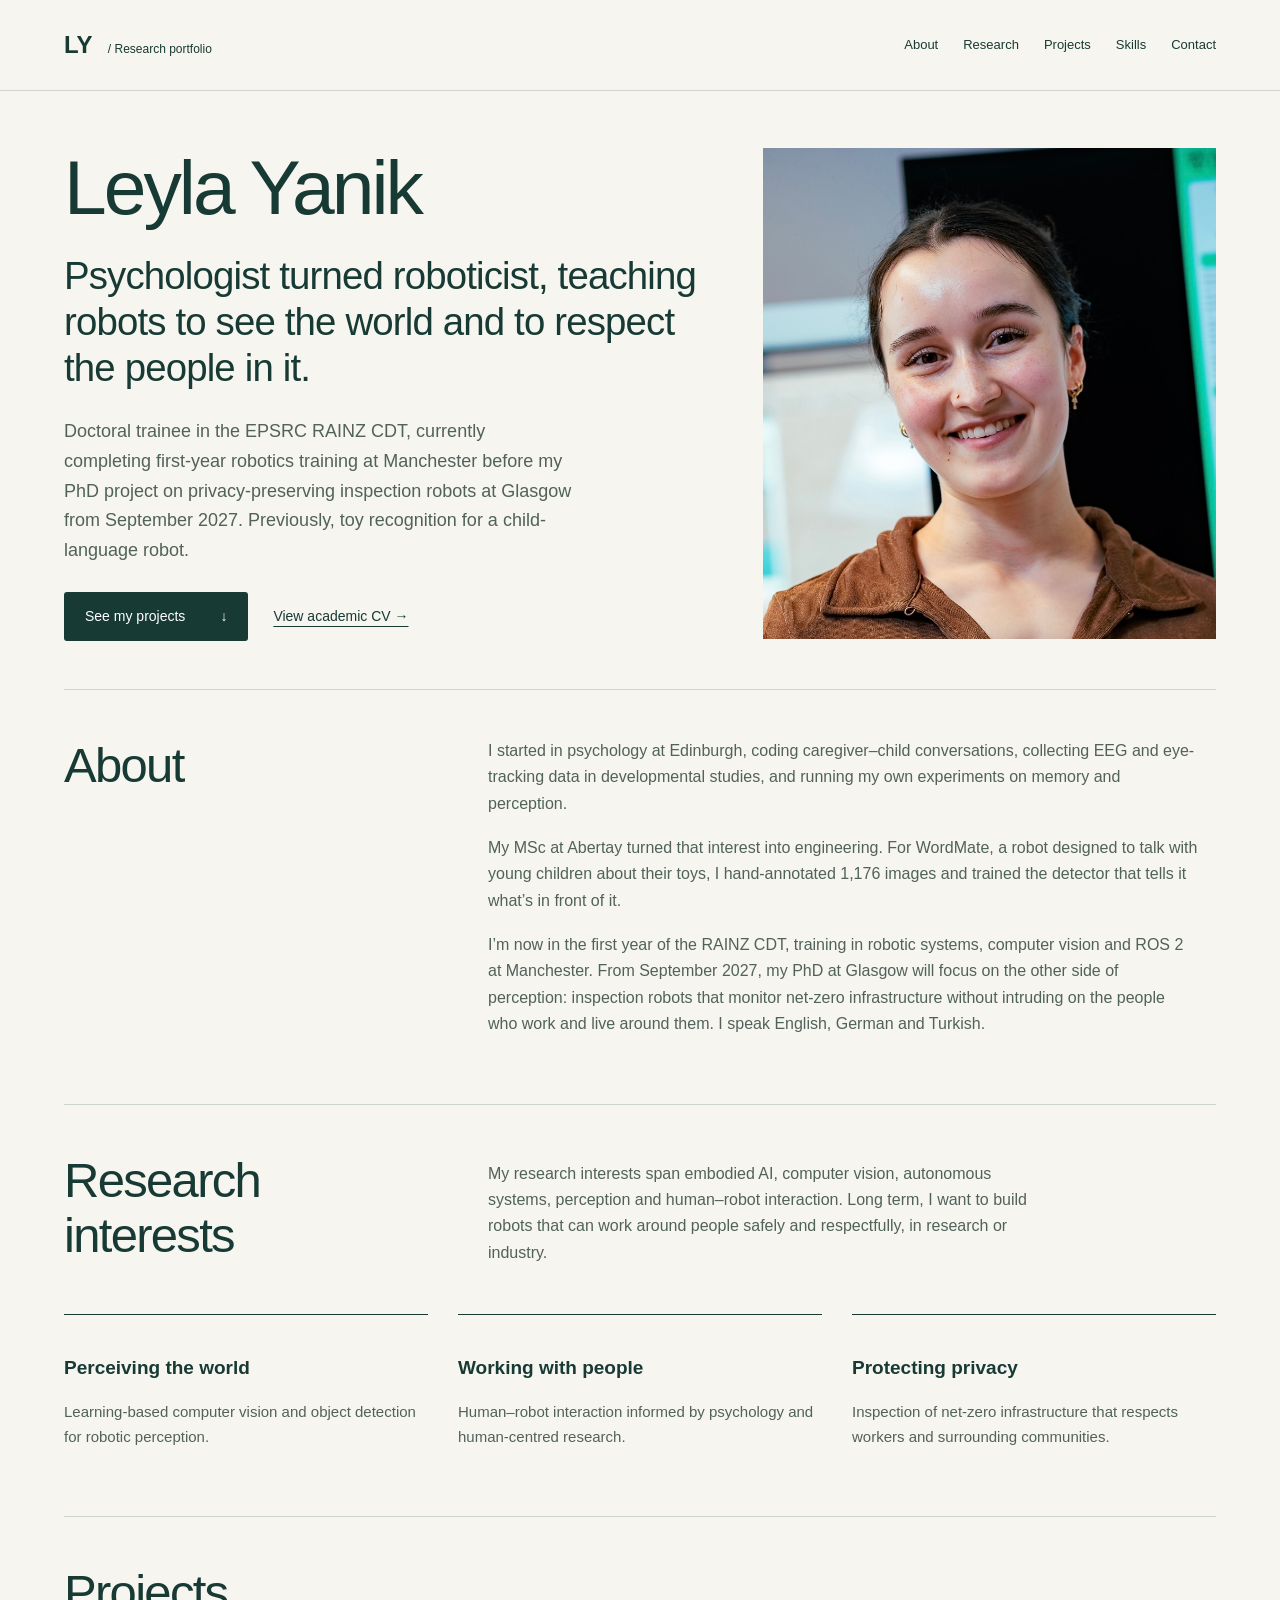
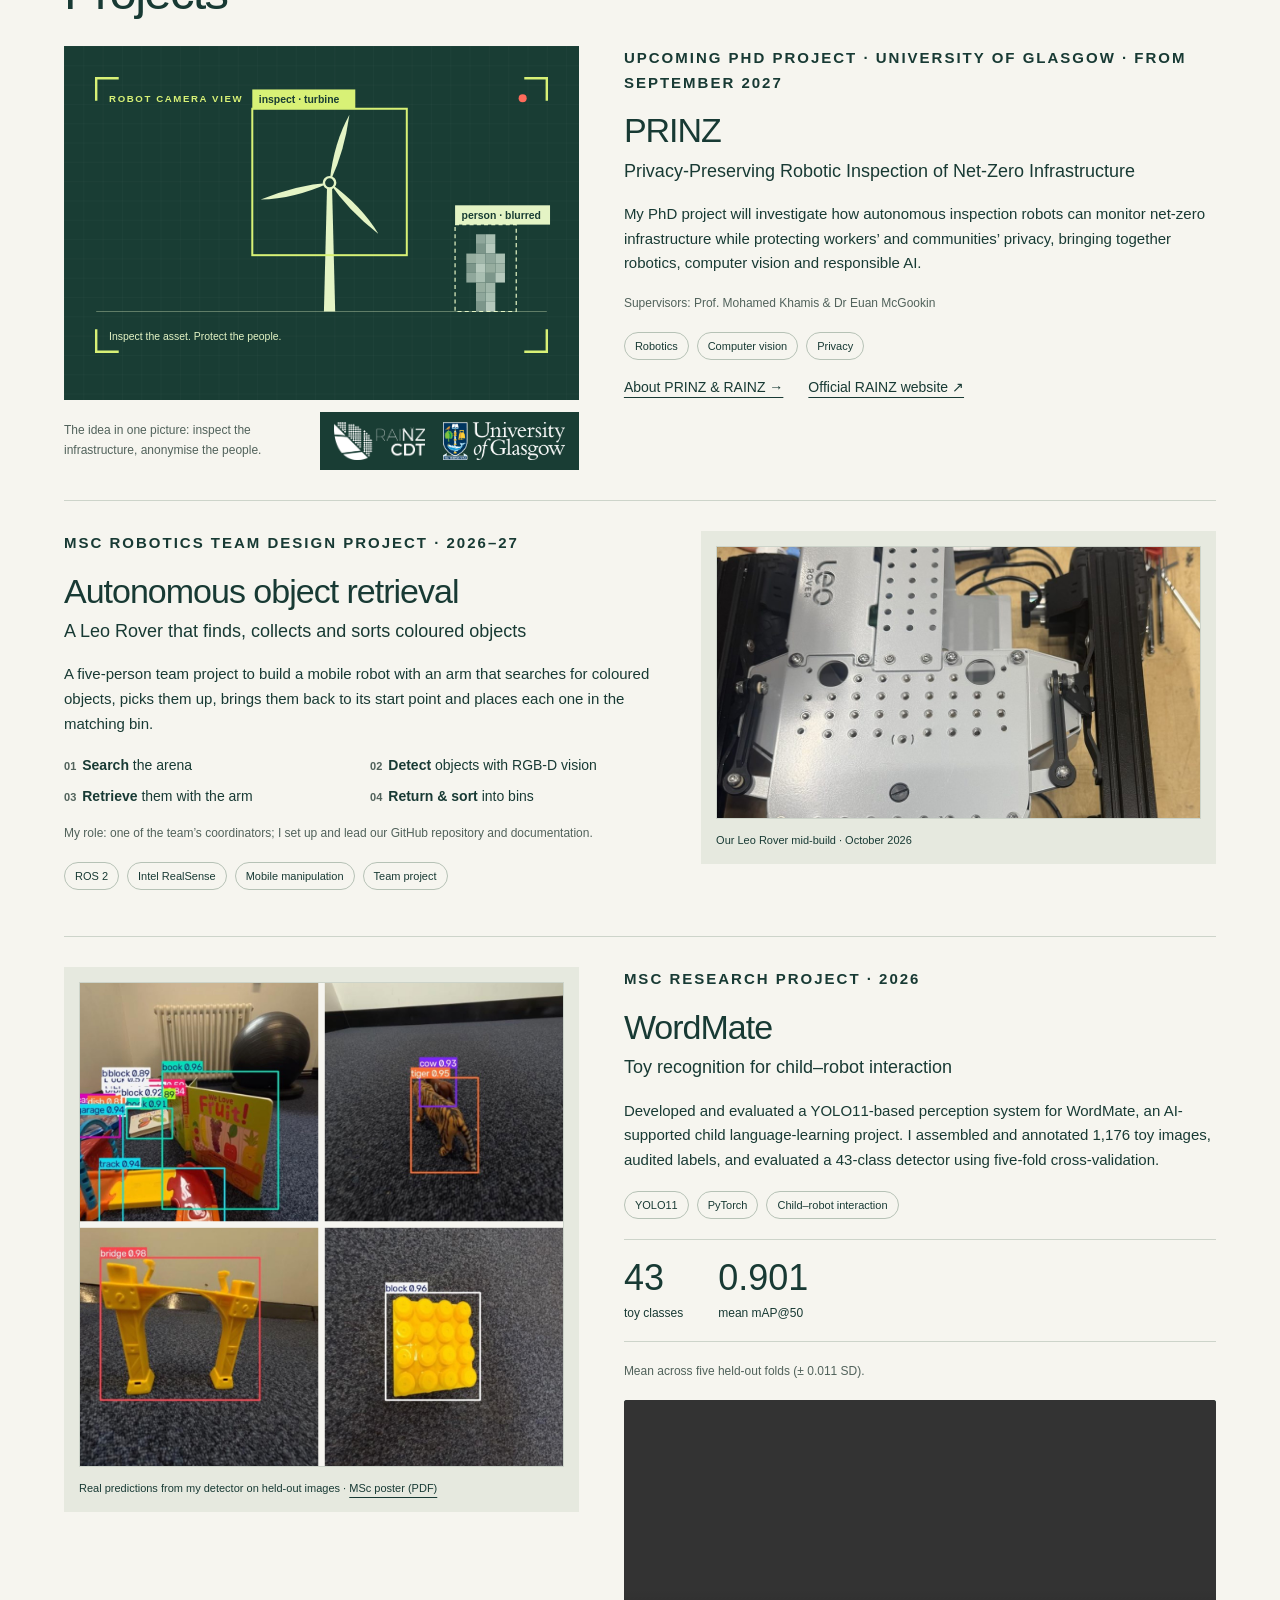
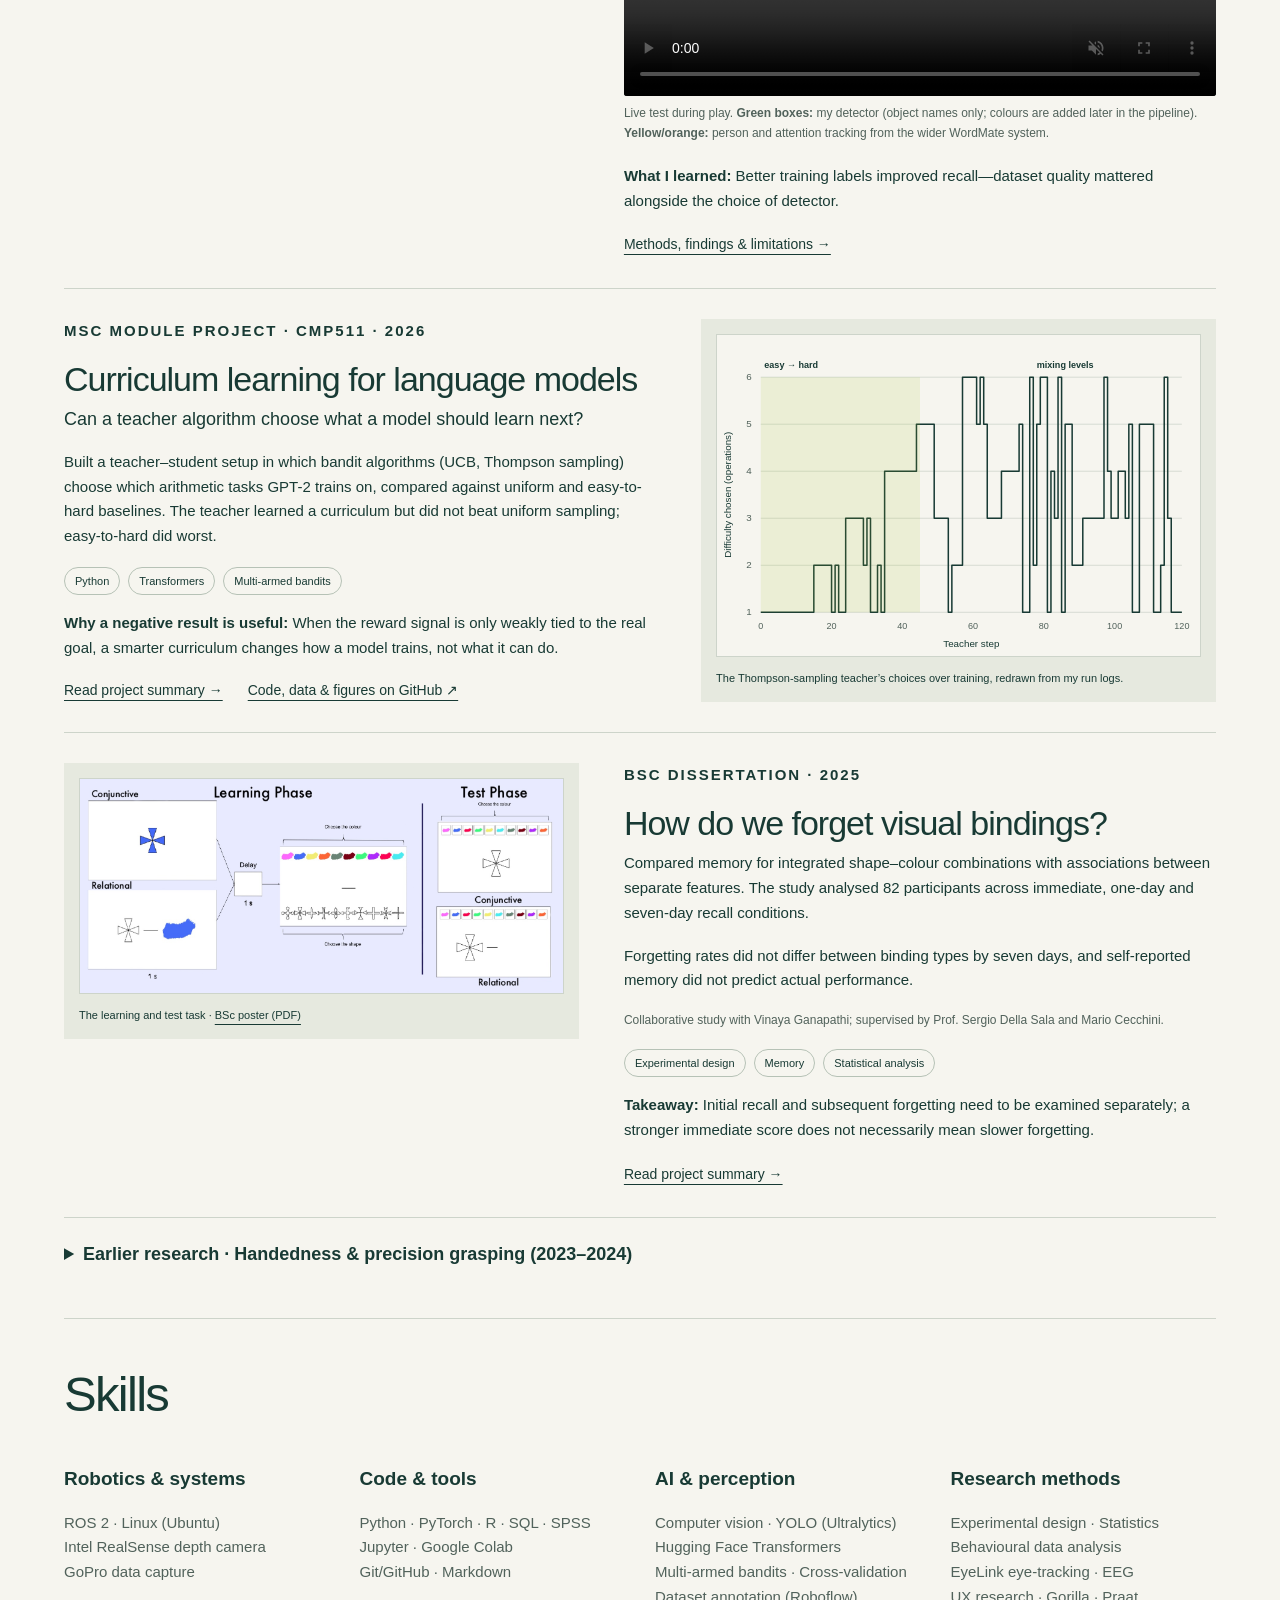
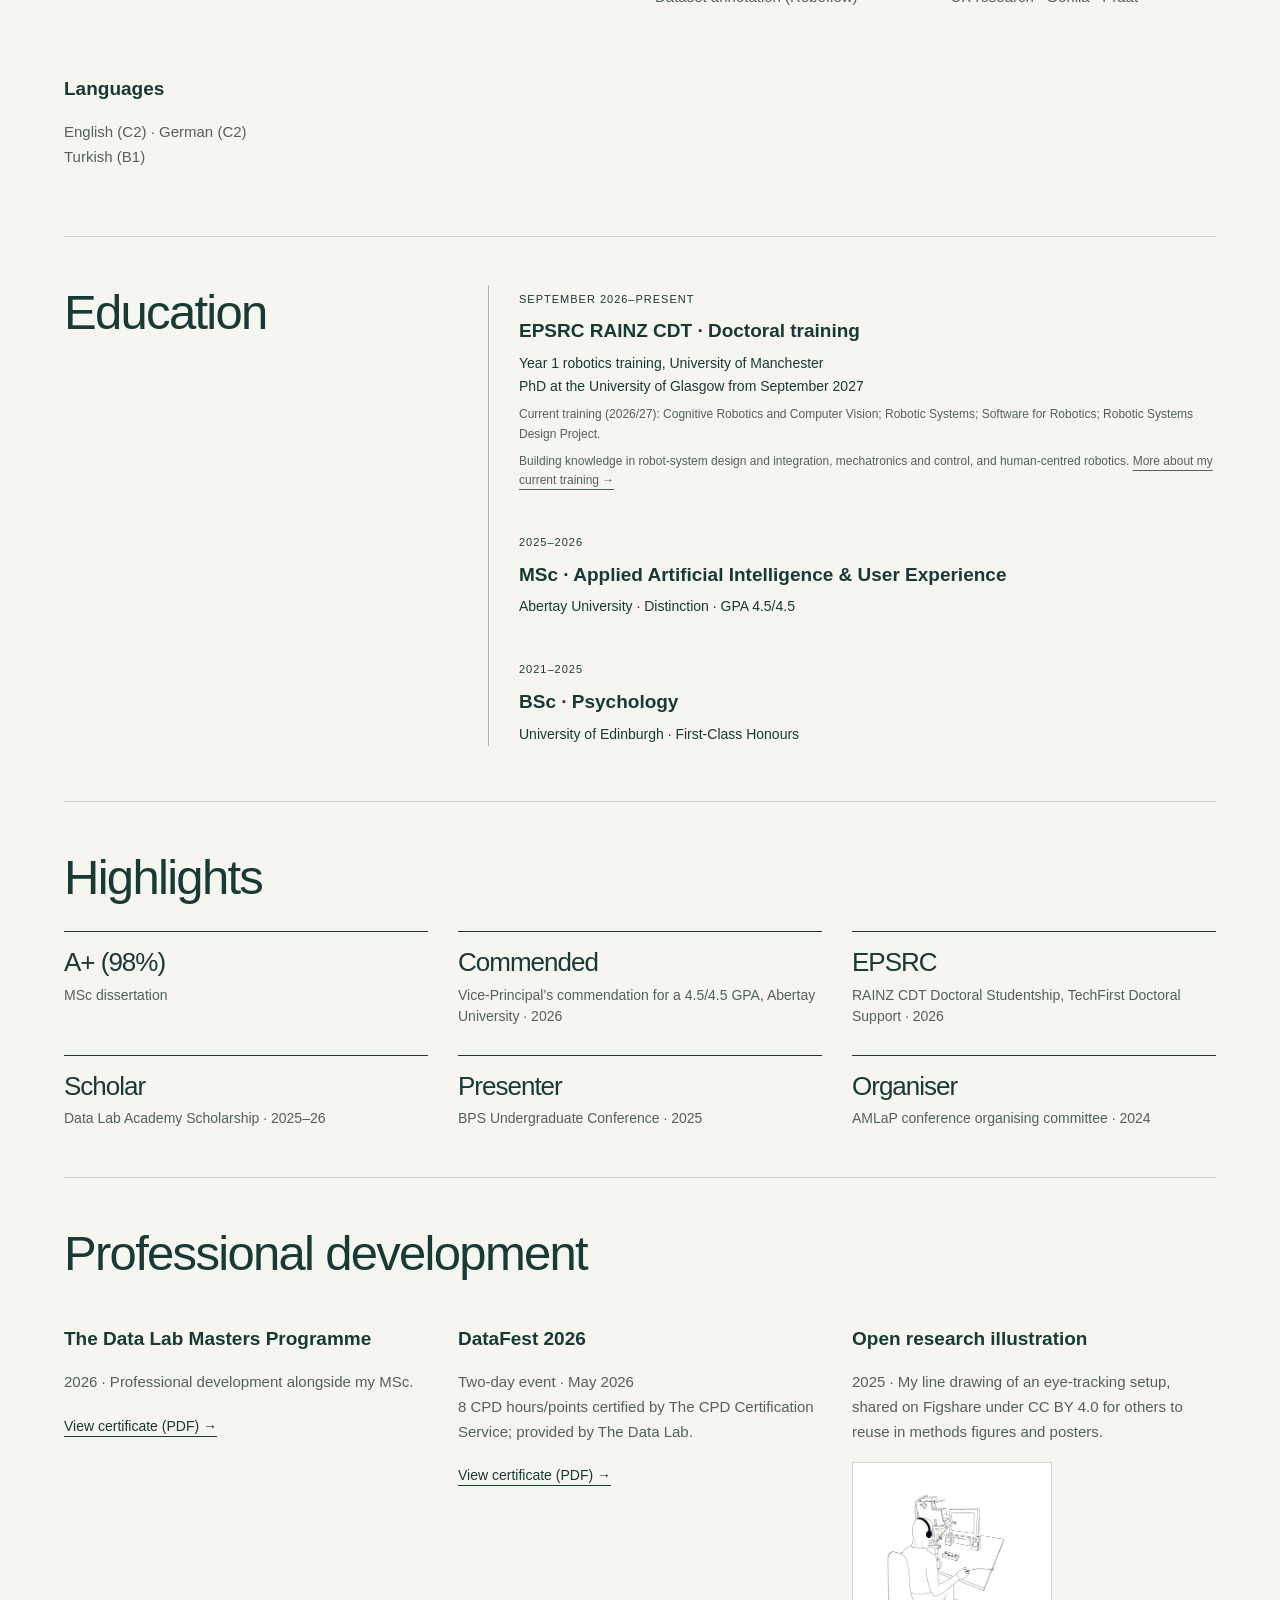
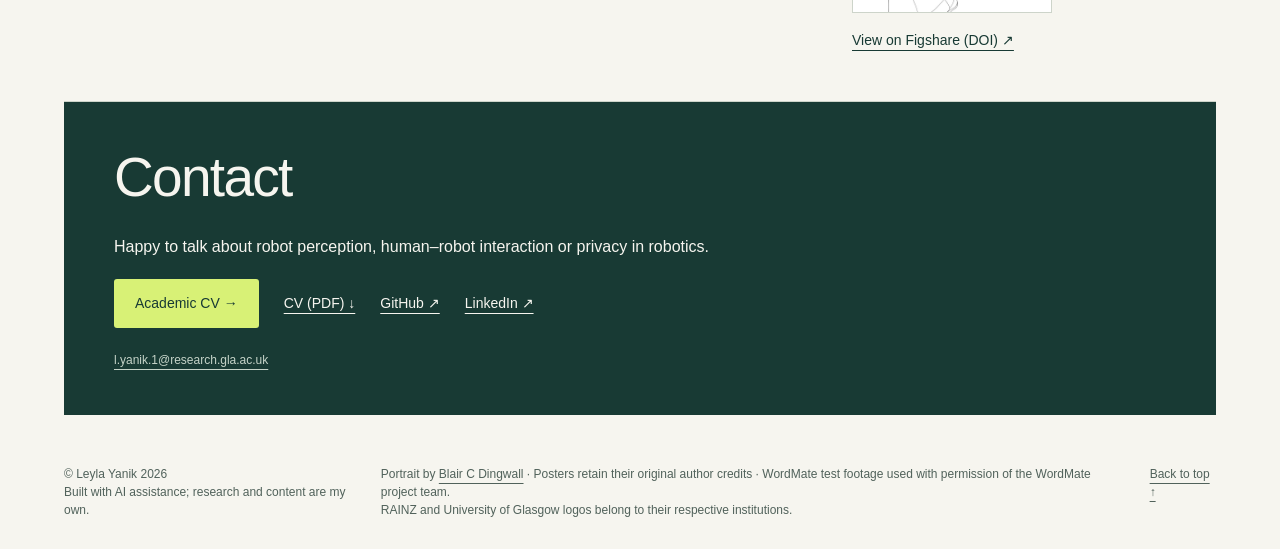
==== commit 11668942: "Close gap under Projects heading Co-Authored-By: Claude Opus 5.5 <noreply@anthropic.com> Claude-Sess" ====
--- a/index.html
+++ b/index.html
@@ -1,5 +1,5 @@
 <!doctype html>
-<html lang="en"><head><meta charset="utf-8"><meta name="viewport" content="width=device-width,initial-scale=1"><meta name="description" content="Doctoral trainee in the EPSRC RAINZ CDT (Manchester &amp; Glasgow): robot perception, computer vision, human–robot interaction and privacy-preserving inspection."><meta property="og:type" content="website"><meta property="og:site_name" content="Leyla Yanik"><meta property="og:title" content="Leyla Yanik | Robotics & Human-Centred AI"><meta property="og:description" content="Doctoral trainee in the EPSRC RAINZ CDT (Manchester &amp; Glasgow): robot perception, computer vision, human–robot interaction and privacy-preserving inspection."><meta property="og:url" content="https://lyanik.github.io/portfolio/"><meta property="og:image" content="https://lyanik.github.io/portfolio/assets/share-card.png"><meta property="og:image:width" content="1200"><meta property="og:image:height" content="630"><meta property="og:image:alt" content="Leyla Yanik — Autonomous robotics and human-centred AI"><meta name="twitter:card" content="summary_large_image"><title>Leyla Yanik | Robotics & Human-Centred AI</title><link rel="icon" href="assets/favicon.svg" type="image/svg+xml"><link rel="stylesheet" href="style.css?v=18"></head>
+<html lang="en"><head><meta charset="utf-8"><meta name="viewport" content="width=device-width,initial-scale=1"><meta name="description" content="Doctoral trainee in the EPSRC RAINZ CDT (Manchester &amp; Glasgow): robot perception, computer vision, human–robot interaction and privacy-preserving inspection."><meta property="og:type" content="website"><meta property="og:site_name" content="Leyla Yanik"><meta property="og:title" content="Leyla Yanik | Robotics & Human-Centred AI"><meta property="og:description" content="Doctoral trainee in the EPSRC RAINZ CDT (Manchester &amp; Glasgow): robot perception, computer vision, human–robot interaction and privacy-preserving inspection."><meta property="og:url" content="https://lyanik.github.io/portfolio/"><meta property="og:image" content="https://lyanik.github.io/portfolio/assets/share-card.png"><meta property="og:image:width" content="1200"><meta property="og:image:height" content="630"><meta property="og:image:alt" content="Leyla Yanik — Autonomous robotics and human-centred AI"><meta name="twitter:card" content="summary_large_image"><title>Leyla Yanik | Robotics & Human-Centred AI</title><link rel="icon" href="assets/favicon.svg" type="image/svg+xml"><link rel="stylesheet" href="style.css?v=19"></head>
 <body><a class="skip" href="#main">Skip to content</a><header class="header"><a class="brand" href="#home" aria-label="Leyla Yanik home">LY<span> / Research portfolio</span></a><nav aria-label="Main navigation"><a href="#about">About</a><a href="#research">Research</a><a href="#projects">Projects</a><a href="#skills">Skills</a><a href="#connect">Contact</a></nav></header>
 <main id="main"><section id="home" class="hero"><div><h1>Leyla Yanik<span>Psychologist turned roboticist, teaching robots to see the world and to respect the people in it.</span></h1><p class="intro">Doctoral trainee in the EPSRC RAINZ CDT, currently completing first-year robotics training at Manchester before my PhD project on privacy-preserving inspection robots at Glasgow from September 2027. Previously, toy recognition for a child-language robot.</p><div class="actions"><a class="button" href="#projects">See my projects <span>↓</span></a><a class="text-link" href="cv.html">View academic CV&nbsp;→</a></div></div><figure class="portrait"><img src="assets/leyla-research-portrait.jpg" alt="Leyla Yanik at a research poster showcase" width="854" height="1016"></figure></section>
 <section id="about" class="section about"><h2>About</h2><div><p>I started in psychology at Edinburgh, coding caregiver–child conversations, collecting EEG and eye-tracking data in developmental studies, and running my own experiments on memory and perception.</p><p>My MSc at Abertay turned that interest into engineering. For WordMate, a robot designed to talk with young children about their toys, I hand-annotated 1,176 images and trained the detector that tells it what’s in front of it.</p><p>I’m now in the first year of the RAINZ CDT, training in robotic systems, computer vision and ROS 2 at Manchester. From September 2027, my PhD at Glasgow will focus on the other side of perception: inspection robots that monitor net-zero infrastructure without intruding on the people who work and live around them. I speak English, German and Turkish.</p></div></section>
--- a/style.css
+++ b/style.css
@@ -15,3 +15,4 @@
 @media(min-width:801px){.section-heading{display:grid;grid-template-columns:1fr 2fr;gap:60px}.section-heading>p{max-width:560px;margin-top:8px}.journey{grid-template-columns:1fr 2fr;gap:60px}}
 @media(max-width:800px){.about h2,.section-heading h2,.journey h2{margin-bottom:16px}}
 @media(max-width:560px){h1{letter-spacing:-1.5px}.hero .portrait{order:0;max-width:220px}}
+#projects>h2+.project{padding-top:0}
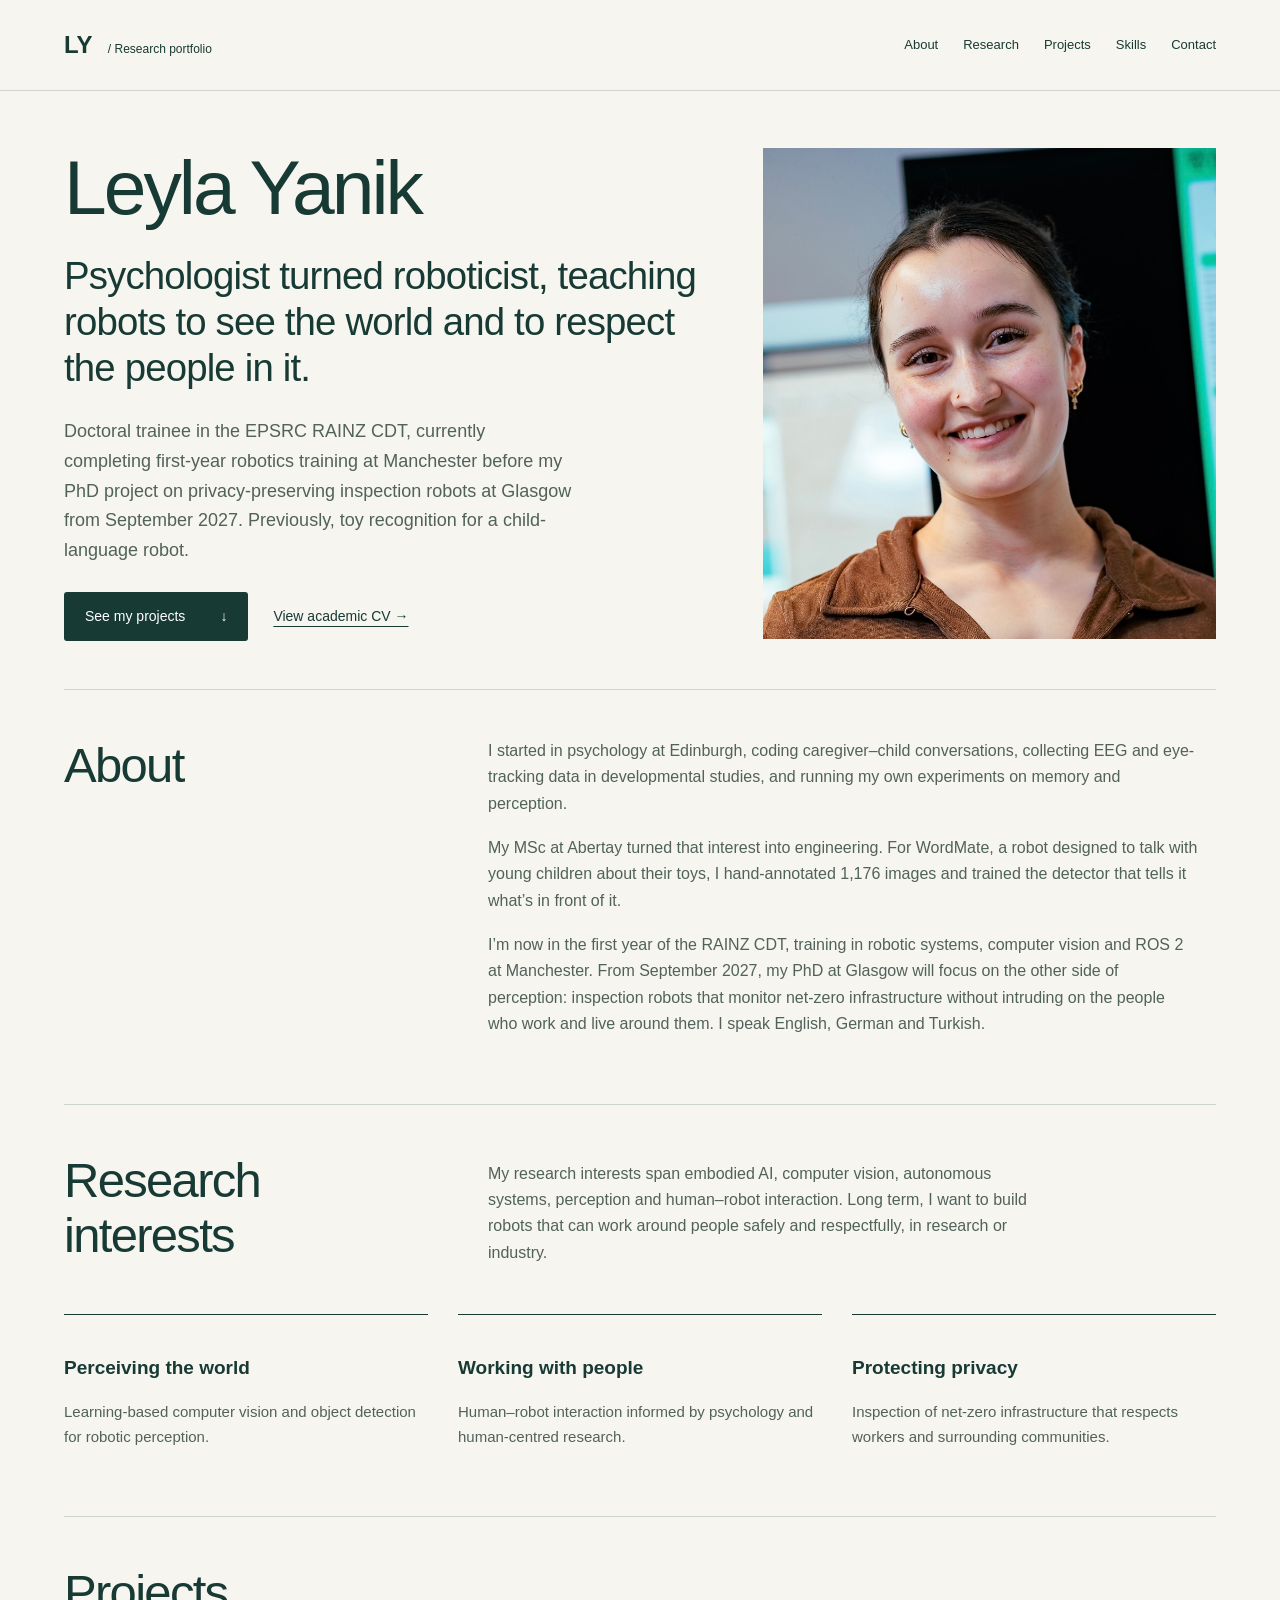
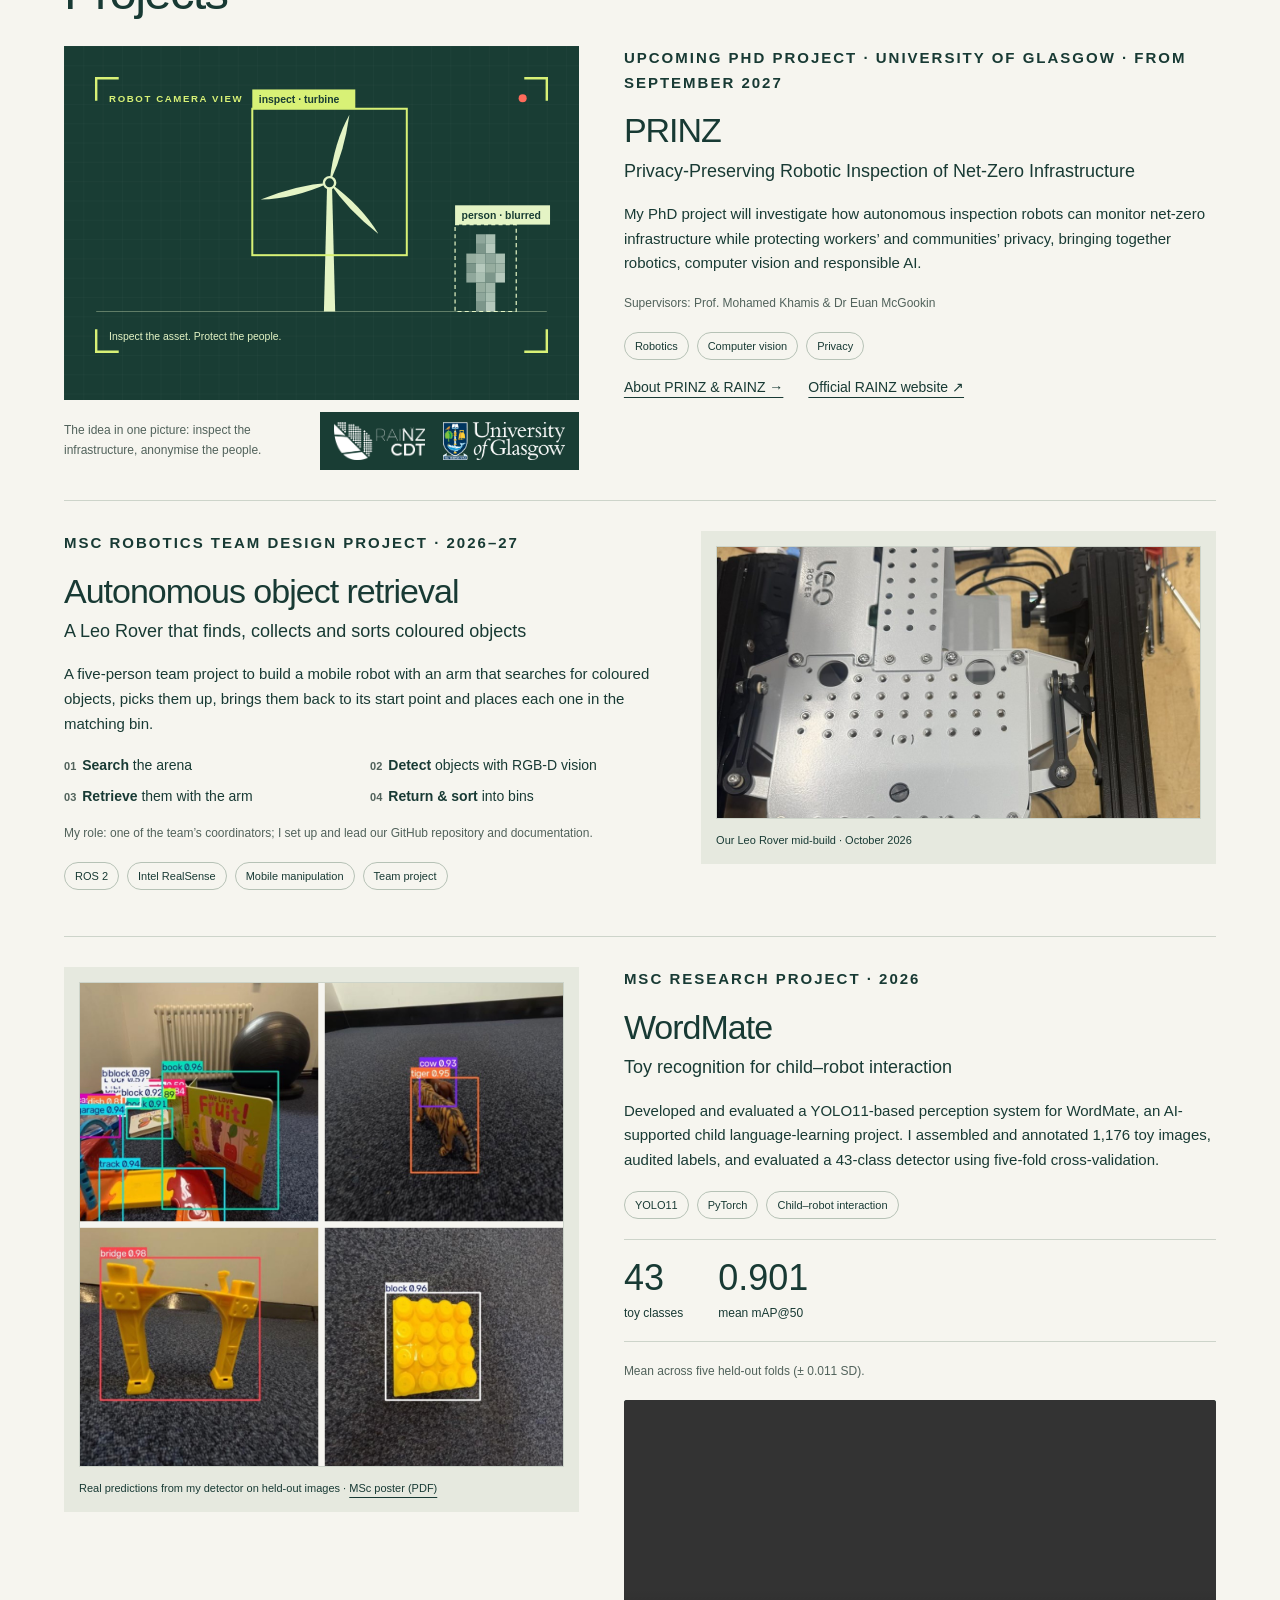
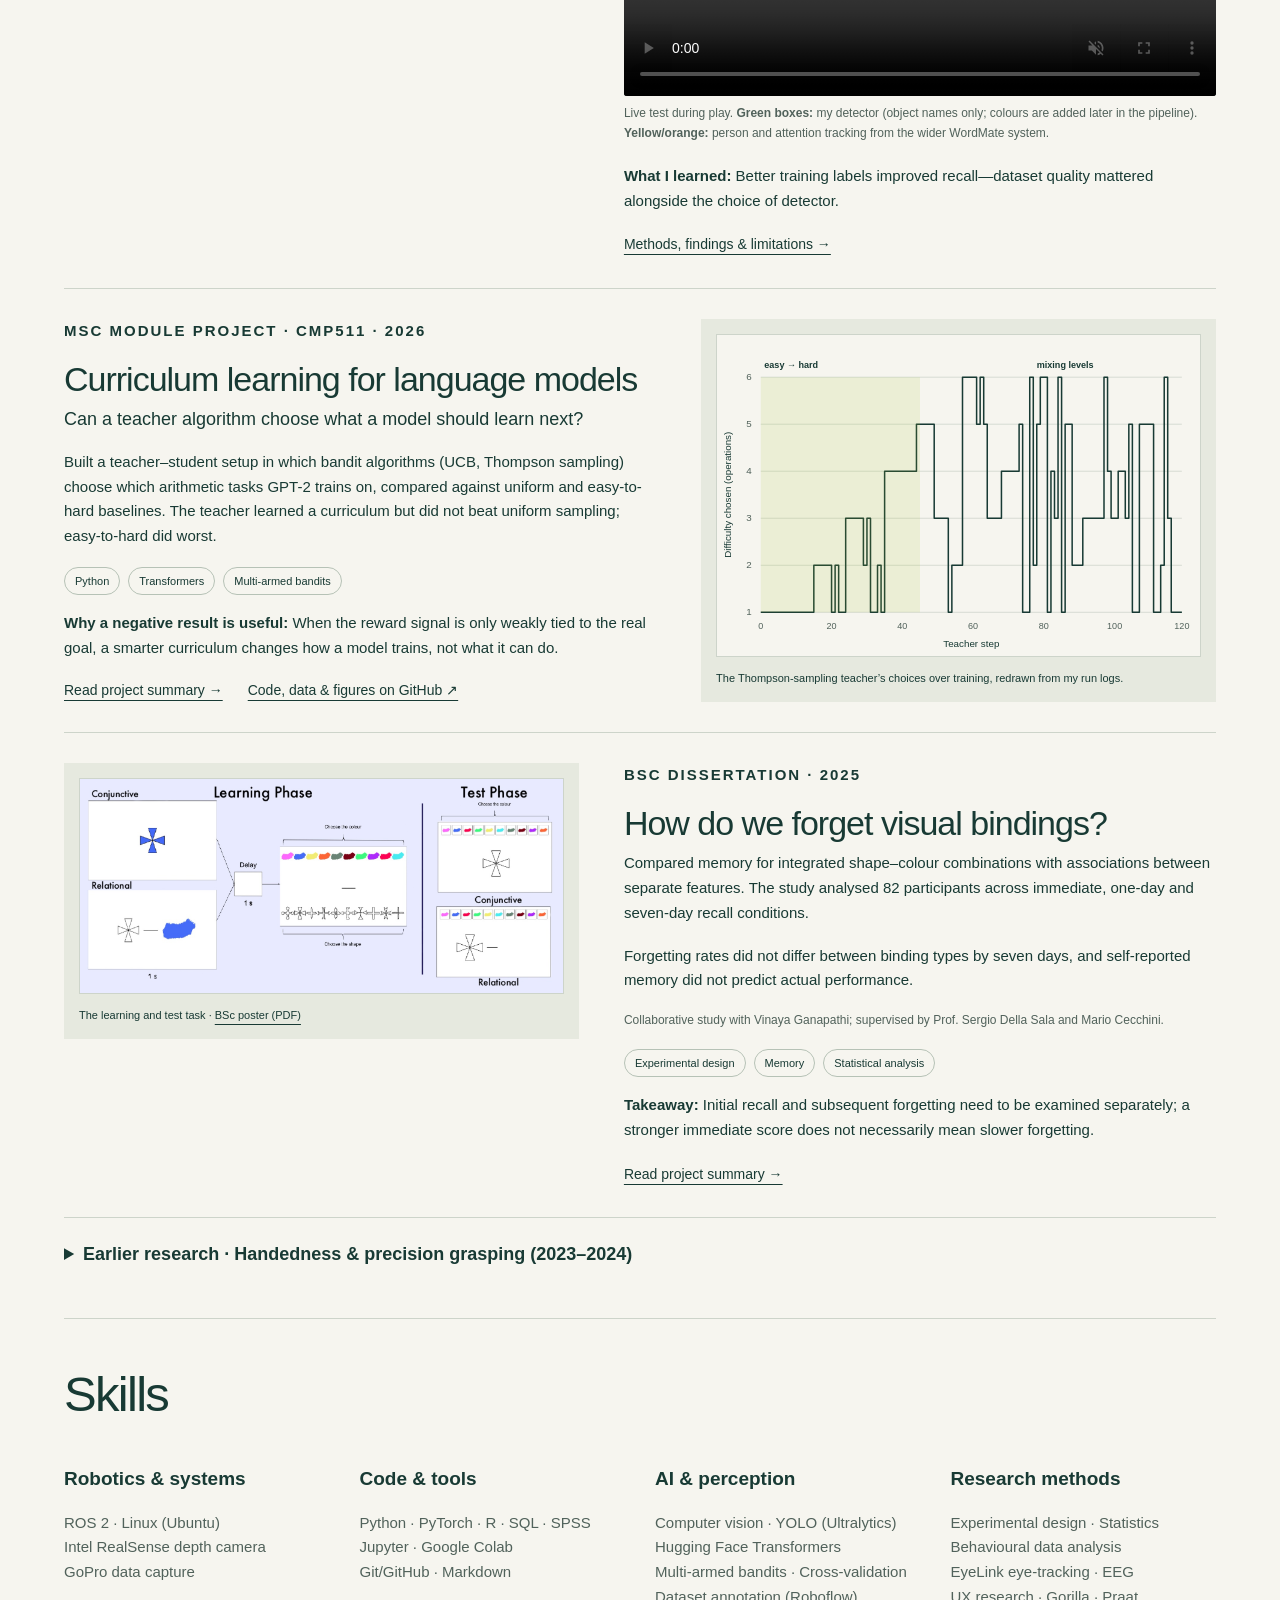
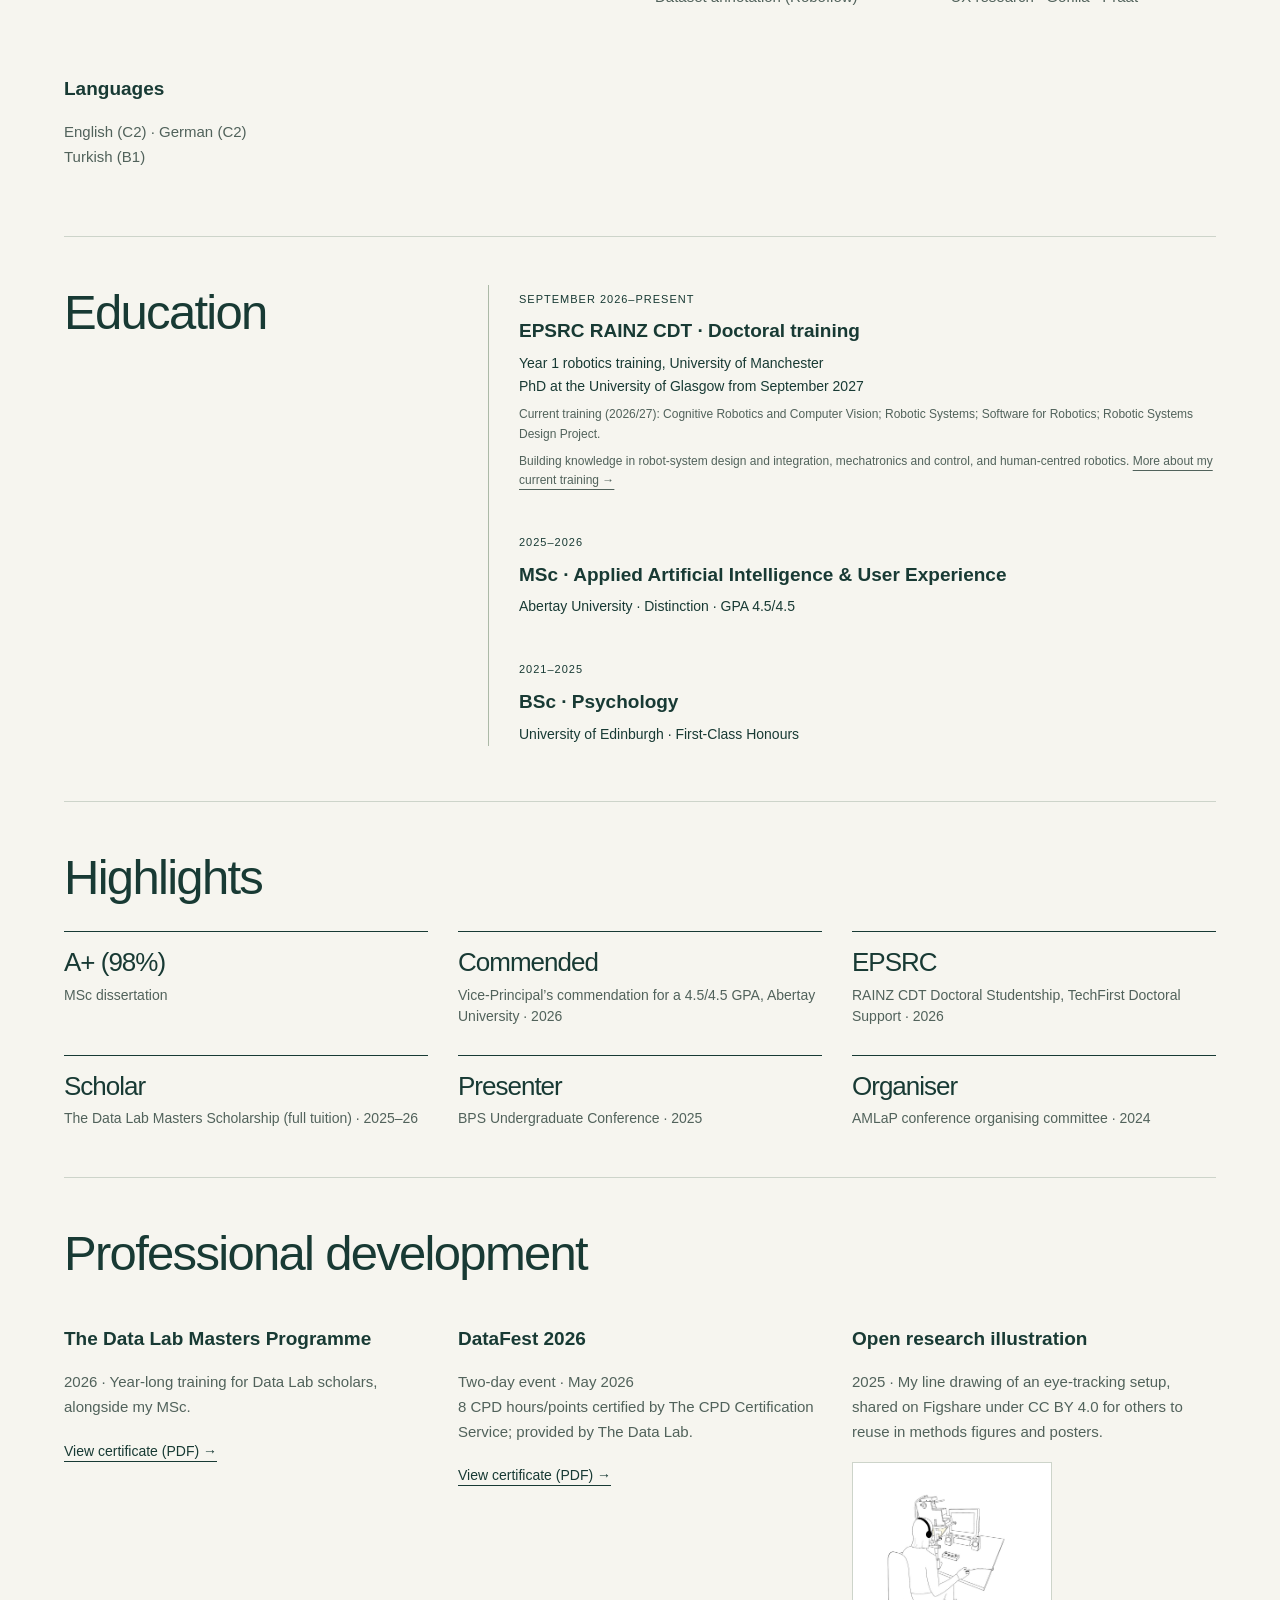
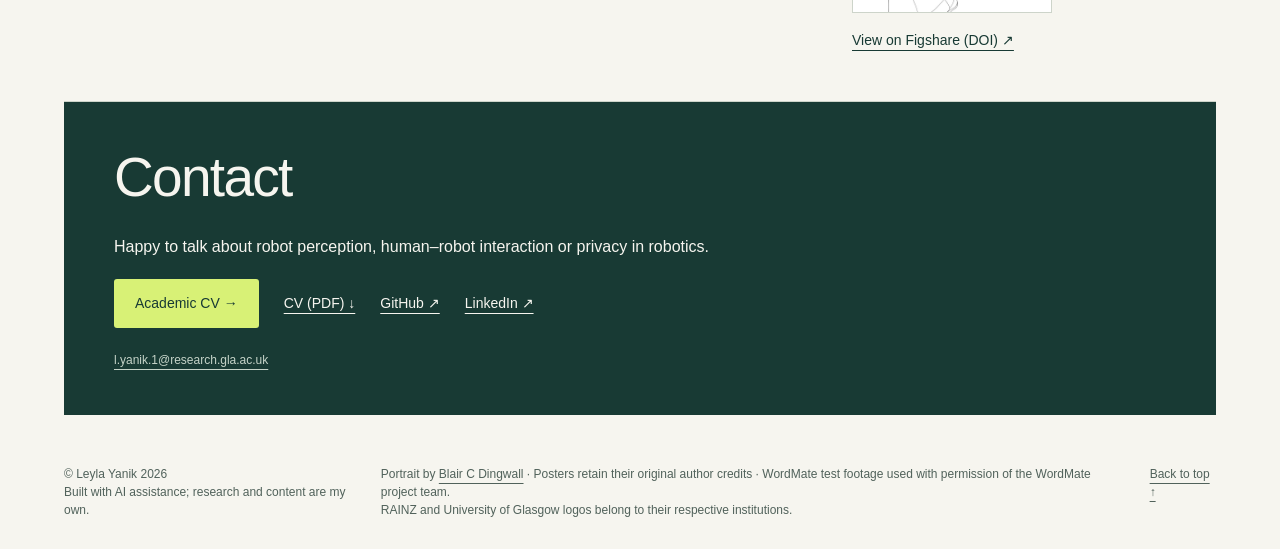
==== commit 75e394ed: "Use official scholarship name; link Masters Programme to it Co-Authored-By: Claude Opus 5.5 <noreply" ====
--- a/index.html
+++ b/index.html
@@ -10,4 +10,4 @@
 <article class="project compact"><figure class="poster-preview"><a href="https://github.com/lyanik/curriculum-llm"><img src="assets/curriculum-teacher.svg" alt="Step chart of the difficulty chosen by the Thompson-sampling teacher over 120 steps: a gradual easy-to-hard ramp, then mixing levels" width="640" height="426" loading="lazy"></a><figcaption>The Thompson-sampling teacher’s choices over training, redrawn from my run logs.</figcaption></figure><div class="project-copy"><p class="eyebrow">MSC MODULE PROJECT · CMP511 · 2026</p><h3>Curriculum learning for language models</h3><p class="subtitle">Can a teacher algorithm choose what a model should learn next?</p><p>Built a teacher–student setup in which bandit algorithms (UCB, Thompson sampling) choose which arithmetic tasks GPT-2 trains on, compared against uniform and easy-to-hard baselines. The teacher learned a curriculum but did not beat uniform sampling; easy-to-hard did worst.</p><ul class="tags"><li>Python</li><li>Transformers</li><li>Multi-armed bandits</li></ul><p><strong>Why a negative result is useful:</strong> When the reward signal is only weakly tied to the real goal, a smarter curriculum changes how a model trains, not what it can do.</p><div class="actions"><a class="text-link" href="research.html#curriculum">Read project summary&nbsp;→</a><a class="text-link" href="https://github.com/lyanik/curriculum-llm">Code, data &amp; figures on GitHub ↗</a></div></div></article><article class="project compact"><figure class="poster-preview"><a href="assets/memory-poster.pdf"><img src="assets/memory-task.jpg" alt="Diagram of the memory task: shape–colour pairs shown in a learning phase, then recalled in a test phase" width="1605" height="710" loading="lazy"></a><figcaption>The learning and test task · <a href="assets/memory-poster.pdf">BSc poster (PDF)</a></figcaption></figure><div class="project-copy"><p class="eyebrow">BSC DISSERTATION · 2025</p><h3>How do we forget visual bindings?</h3><p>Compared memory for integrated shape–colour combinations with associations between separate features. The study analysed 82 participants across immediate, one-day and seven-day recall conditions.</p><p>Forgetting rates did not differ between binding types by seven days, and self-reported memory did not predict actual performance.</p><p class="meta">Collaborative study with Vinaya Ganapathi; supervised by Prof. Sergio Della Sala and Mario Cecchini.</p><ul class="tags"><li>Experimental design</li><li>Memory</li><li>Statistical analysis</li></ul><p><strong>Takeaway:</strong> Initial recall and subsequent forgetting need to be examined separately; a stronger immediate score does not necessarily mean slower forgetting.</p><a class="text-link" href="research.html#memory">Read project summary&nbsp;→</a></div></article><details class="earlier"><summary>Earlier research · Handedness & precision grasping (2023–2024)</summary><p>A third-year group project comparing hand preference and performance in 60 adults using LEGO-style construction tasks. Both left- and right-handed participants favoured their dominant hand; the study did not support a general right-hand preference for precision grasping.</p><p class="meta">Group study supervised by Prof. Robert McIntosh; I wrote an individual mini-dissertation on the data.</p><a href="research.html#grasping">Read project summary&nbsp;→</a></details></section>
 <section id="skills" class="section"><h2>Skills</h2><div class="skills"><div><h3>Robotics &amp; systems</h3><p>ROS 2 · Linux (Ubuntu)<br>Intel RealSense depth camera<br>GoPro data capture</p></div><div><h3>Code &amp; tools</h3><p>Python · PyTorch · R · SQL · SPSS<br>Jupyter · Google Colab<br>Git/GitHub · Markdown</p></div><div><h3>AI &amp; perception</h3><p>Computer vision · YOLO (Ultralytics)<br>Hugging Face Transformers<br>Multi-armed bandits · Cross-validation<br>Dataset annotation (Roboflow)</p></div><div><h3>Research methods</h3><p>Experimental design · Statistics<br>Behavioural data analysis<br>EyeLink eye-tracking · EEG<br>UX research · Gorilla · Praat</p></div><div><h3>Languages</h3><p>English (C2) · German (C2)<br>Turkish (B1)</p></div></div></section>
 <section class="section journey"><div><h2>Education</h2></div><ol><li><span>SEPTEMBER 2026–PRESENT</span><h3>EPSRC RAINZ CDT · Doctoral training</h3><p>Year 1 robotics training, University of Manchester<br>PhD at the University of Glasgow from September 2027</p><p class="meta">Current training (2026/27): Cognitive Robotics and Computer Vision; Robotic Systems; Software for Robotics; Robotic Systems Design Project.</p><p class="meta">Building knowledge in robot-system design and integration, mechatronics and control, and human-centred robotics. <a href="research.html#training">More about my current training&nbsp;→</a></p></li><li><span>2025–2026</span><h3>MSc · Applied Artificial Intelligence & User Experience</h3><p>Abertay University · Distinction · GPA 4.5/4.5</p></li><li><span>2021–2025</span><h3>BSc · Psychology</h3><p>University of Edinburgh · First-Class Honours</p></li></ol></section>
-<section class="section"><h2>Highlights</h2><ul class="highlights"><li><strong>A+ (98%)</strong><span>MSc dissertation</span></li><li><strong>Commended</strong><span>Vice-Principal’s commendation for a 4.5/4.5 GPA, Abertay University · 2026</span></li><li><strong>EPSRC</strong><span>RAINZ CDT Doctoral Studentship, TechFirst Doctoral Support · 2026</span></li><li><strong>Scholar</strong><span>Data Lab Academy Scholarship · 2025–26</span></li><li><strong>Presenter</strong><span>BPS Undergraduate Conference · 2025</span></li><li><strong>Organiser</strong><span>AMLaP conference organising committee · 2024</span></li></ul></section><section class="section"><h2>Professional development</h2><div class="skills"><article><h3>The Data Lab Masters Programme</h3><p>2026 · Professional development alongside my MSc.</p><a class="text-link" href="assets/data-lab-masters-programme-certificate-2026.pdf">View certificate (PDF)&nbsp;→</a></article><article><h3>DataFest 2026</h3><p>Two-day event · May 2026<br>8 CPD hours/points certified by The CPD Certification Service; provided by The Data Lab.</p><a class="text-link" href="assets/datafest-2026-cpd-certificate.pdf">View certificate (PDF)&nbsp;→</a></article><article><h3>Open research illustration</h3><p>2025 · My line drawing of an eye-tracking setup, shared on Figshare under CC BY 4.0 for others to reuse in methods figures and posters.</p><a href="https://doi.org/10.6084/m9.figshare.28761359"><img class="output-img" src="assets/eye-tracking-setup-drawing.jpg" alt="Line drawing of a participant at an eye-tracking setup with chin rest, monitor, speakers and response box" width="200" height="150" style="width:200px;max-width:100%;height:auto" loading="lazy"></a><a class="text-link" href="https://doi.org/10.6084/m9.figshare.28761359">View on Figshare (DOI) ↗</a></article></div></section><section id="connect" class="section connect"><h2>Contact</h2><p>Happy to talk about robot perception, human–robot interaction or privacy in robotics.</p><div class="actions"><a class="button" href="cv.html">Academic CV&nbsp;→</a><a class="text-link" href="assets/Leyla-Yanik-CV.pdf" download>CV (PDF)&nbsp;↓</a><a class="text-link" href="https://github.com/lyanik">GitHub ↗</a><a class="text-link" href="https://www.linkedin.com/in/leyla-yanik-b8b6161aa/">LinkedIn ↗</a></div><p class="meta"><a href="mailto:l.yanik.1@research.gla.ac.uk">l.yanik.1@research.gla.ac.uk</a></p></section></main><footer><span>© Leyla Yanik <span id="year">2026</span><br>Built with AI assistance; research and content are my own.</span><span>Portrait by <a href="https://www.linkedin.com/in/blair-c-dingwall-5a678072/">Blair C Dingwall</a> · Posters retain their original author credits · WordMate test footage used with permission of the WordMate project team.<br>RAINZ and University of Glasgow logos belong to their respective institutions.</span><a href="#home">Back to top ↑</a></footer><script src="script.js"></script></body></html>
+<section class="section"><h2>Highlights</h2><ul class="highlights"><li><strong>A+ (98%)</strong><span>MSc dissertation</span></li><li><strong>Commended</strong><span>Vice-Principal’s commendation for a 4.5/4.5 GPA, Abertay University · 2026</span></li><li><strong>EPSRC</strong><span>RAINZ CDT Doctoral Studentship, TechFirst Doctoral Support · 2026</span></li><li><strong>Scholar</strong><span>The Data Lab Masters Scholarship (full tuition) · 2025–⁠26</span></li><li><strong>Presenter</strong><span>BPS Undergraduate Conference · 2025</span></li><li><strong>Organiser</strong><span>AMLaP conference organising committee · 2024</span></li></ul></section><section class="section"><h2>Professional development</h2><div class="skills"><article><h3>The Data Lab Masters Programme</h3><p>2026 · Year-long training for Data Lab scholars, alongside my MSc.</p><a class="text-link" href="assets/data-lab-masters-programme-certificate-2026.pdf">View certificate (PDF)&nbsp;→</a></article><article><h3>DataFest 2026</h3><p>Two-day event · May 2026<br>8 CPD hours/points certified by The CPD Certification Service; provided by The Data Lab.</p><a class="text-link" href="assets/datafest-2026-cpd-certificate.pdf">View certificate (PDF)&nbsp;→</a></article><article><h3>Open research illustration</h3><p>2025 · My line drawing of an eye-tracking setup, shared on Figshare under CC BY 4.0 for others to reuse in methods figures and posters.</p><a href="https://doi.org/10.6084/m9.figshare.28761359"><img class="output-img" src="assets/eye-tracking-setup-drawing.jpg" alt="Line drawing of a participant at an eye-tracking setup with chin rest, monitor, speakers and response box" width="200" height="150" style="width:200px;max-width:100%;height:auto" loading="lazy"></a><a class="text-link" href="https://doi.org/10.6084/m9.figshare.28761359">View on Figshare (DOI) ↗</a></article></div></section><section id="connect" class="section connect"><h2>Contact</h2><p>Happy to talk about robot perception, human–robot interaction or privacy in robotics.</p><div class="actions"><a class="button" href="cv.html">Academic CV&nbsp;→</a><a class="text-link" href="assets/Leyla-Yanik-CV.pdf" download>CV (PDF)&nbsp;↓</a><a class="text-link" href="https://github.com/lyanik">GitHub ↗</a><a class="text-link" href="https://www.linkedin.com/in/leyla-yanik-b8b6161aa/">LinkedIn ↗</a></div><p class="meta"><a href="mailto:l.yanik.1@research.gla.ac.uk">l.yanik.1@research.gla.ac.uk</a></p></section></main><footer><span>© Leyla Yanik <span id="year">2026</span><br>Built with AI assistance; research and content are my own.</span><span>Portrait by <a href="https://www.linkedin.com/in/blair-c-dingwall-5a678072/">Blair C Dingwall</a> · Posters retain their original author credits · WordMate test footage used with permission of the WordMate project team.<br>RAINZ and University of Glasgow logos belong to their respective institutions.</span><a href="#home">Back to top ↑</a></footer><script src="script.js"></script></body></html>
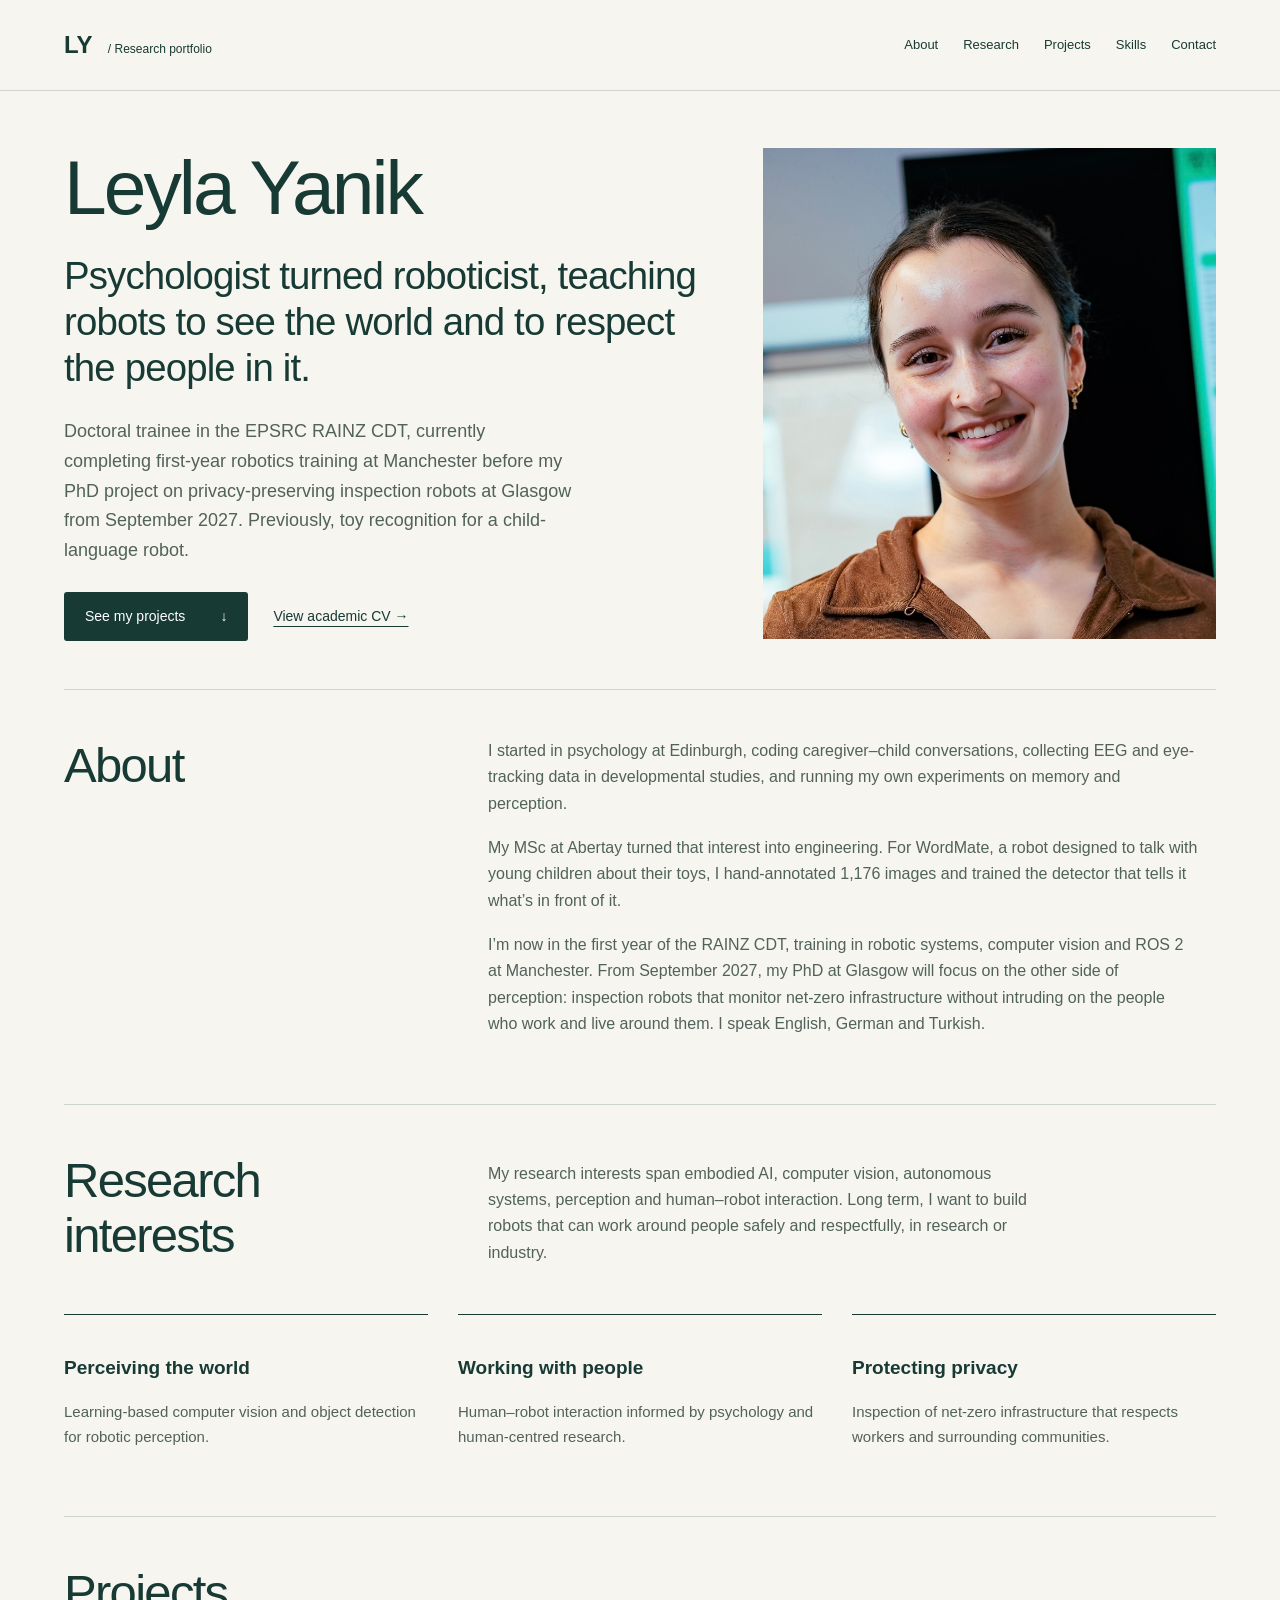
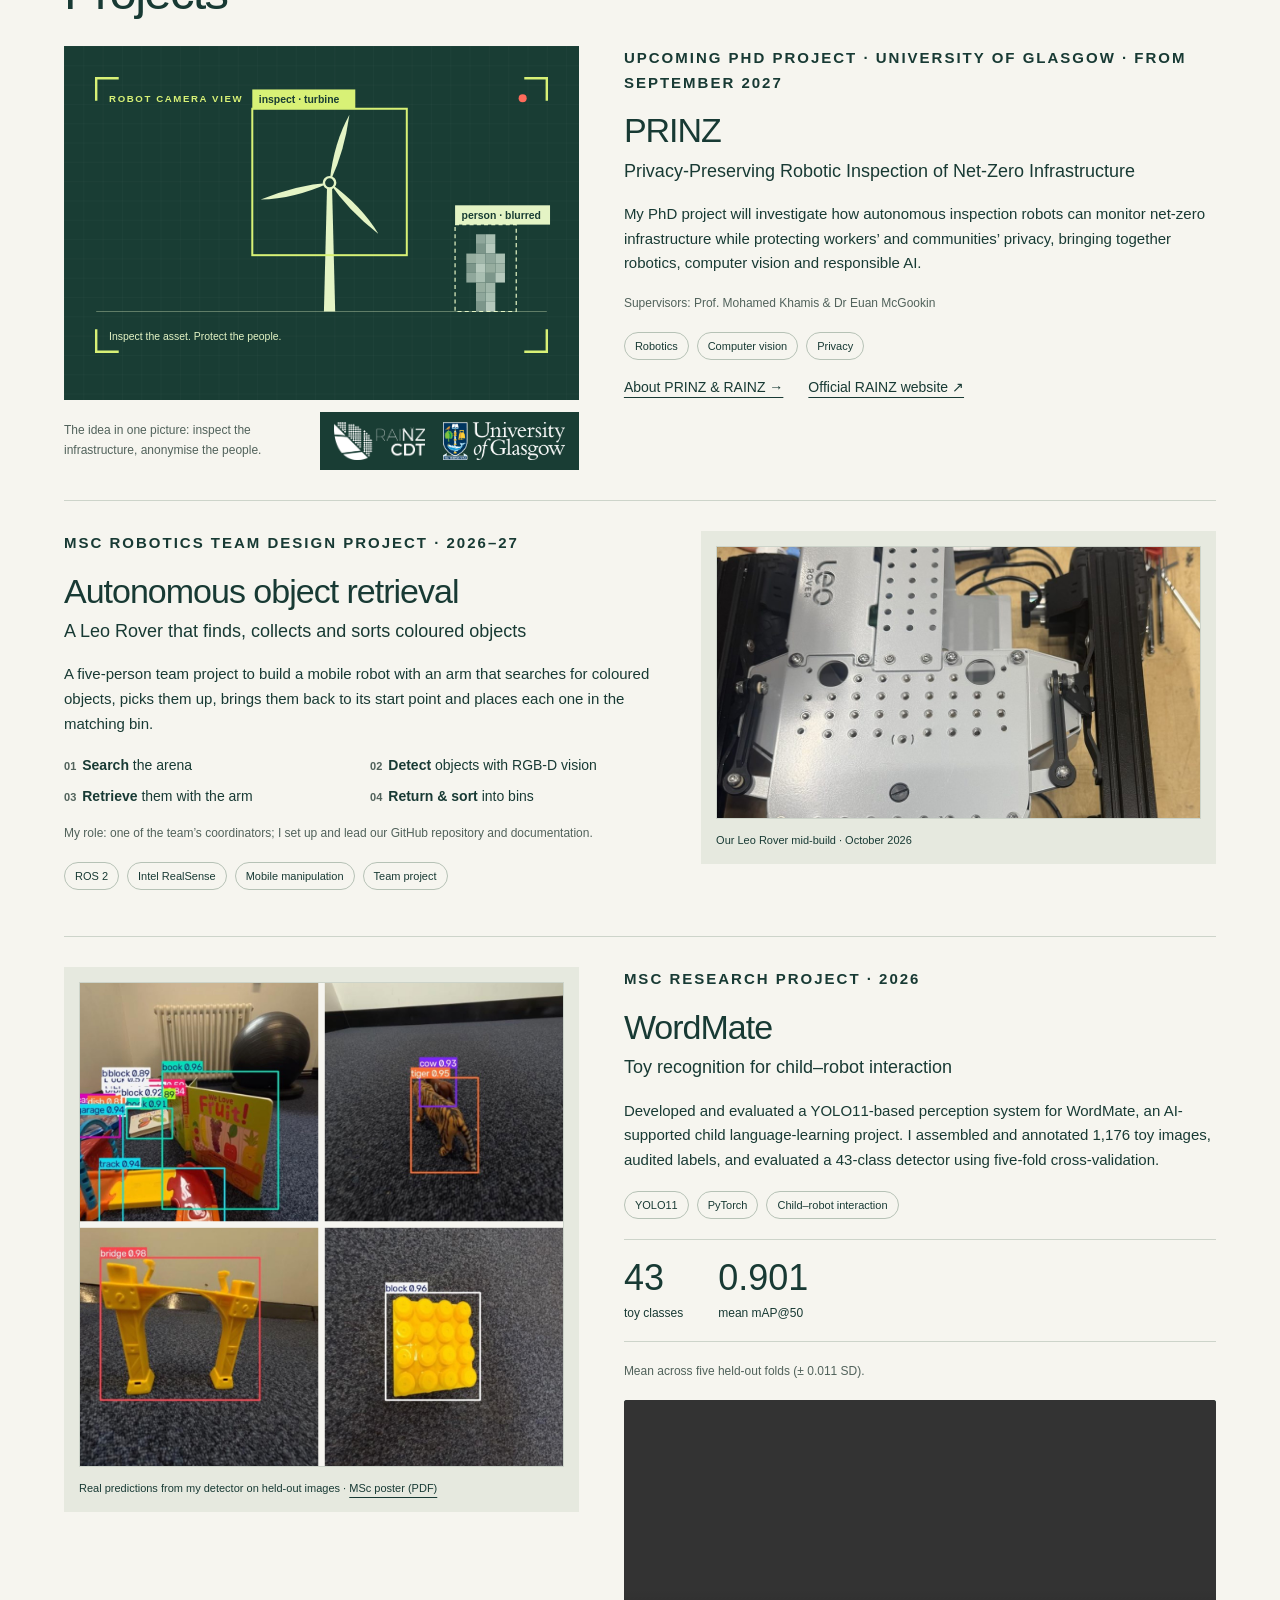
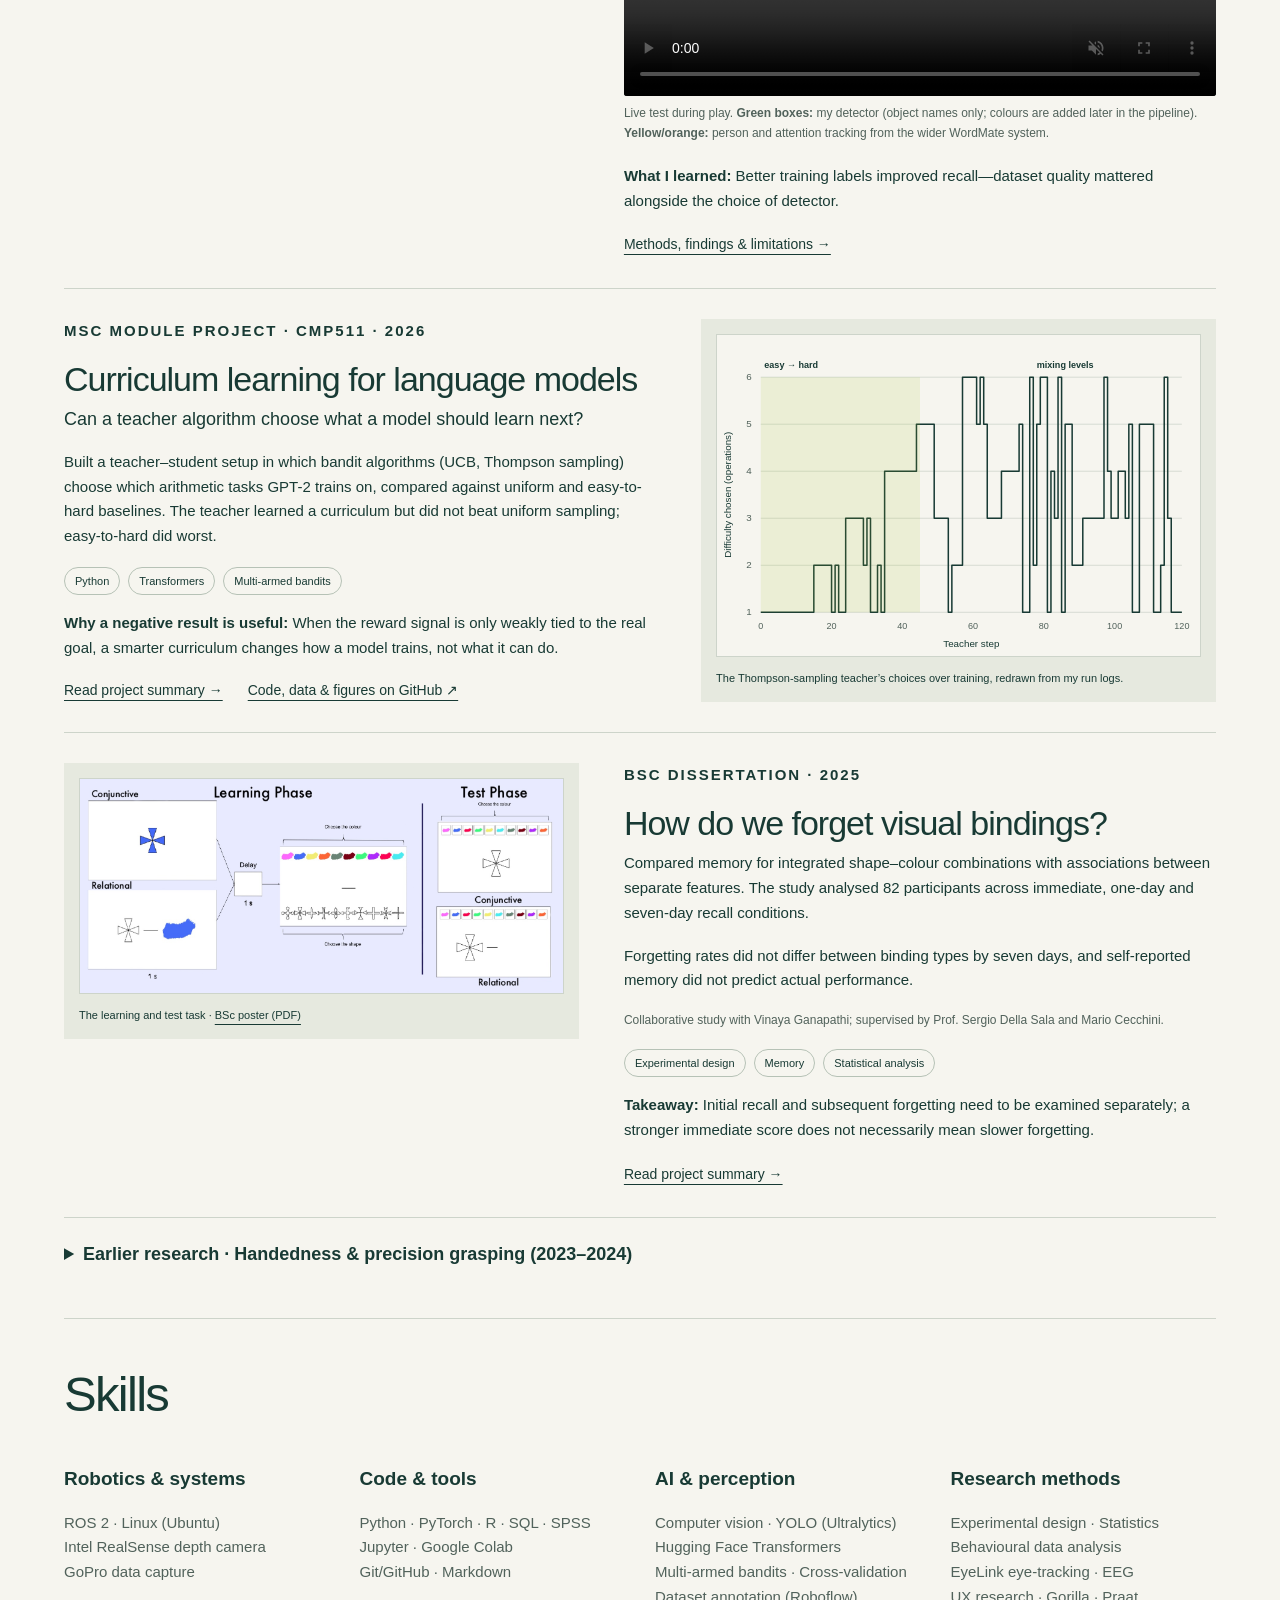
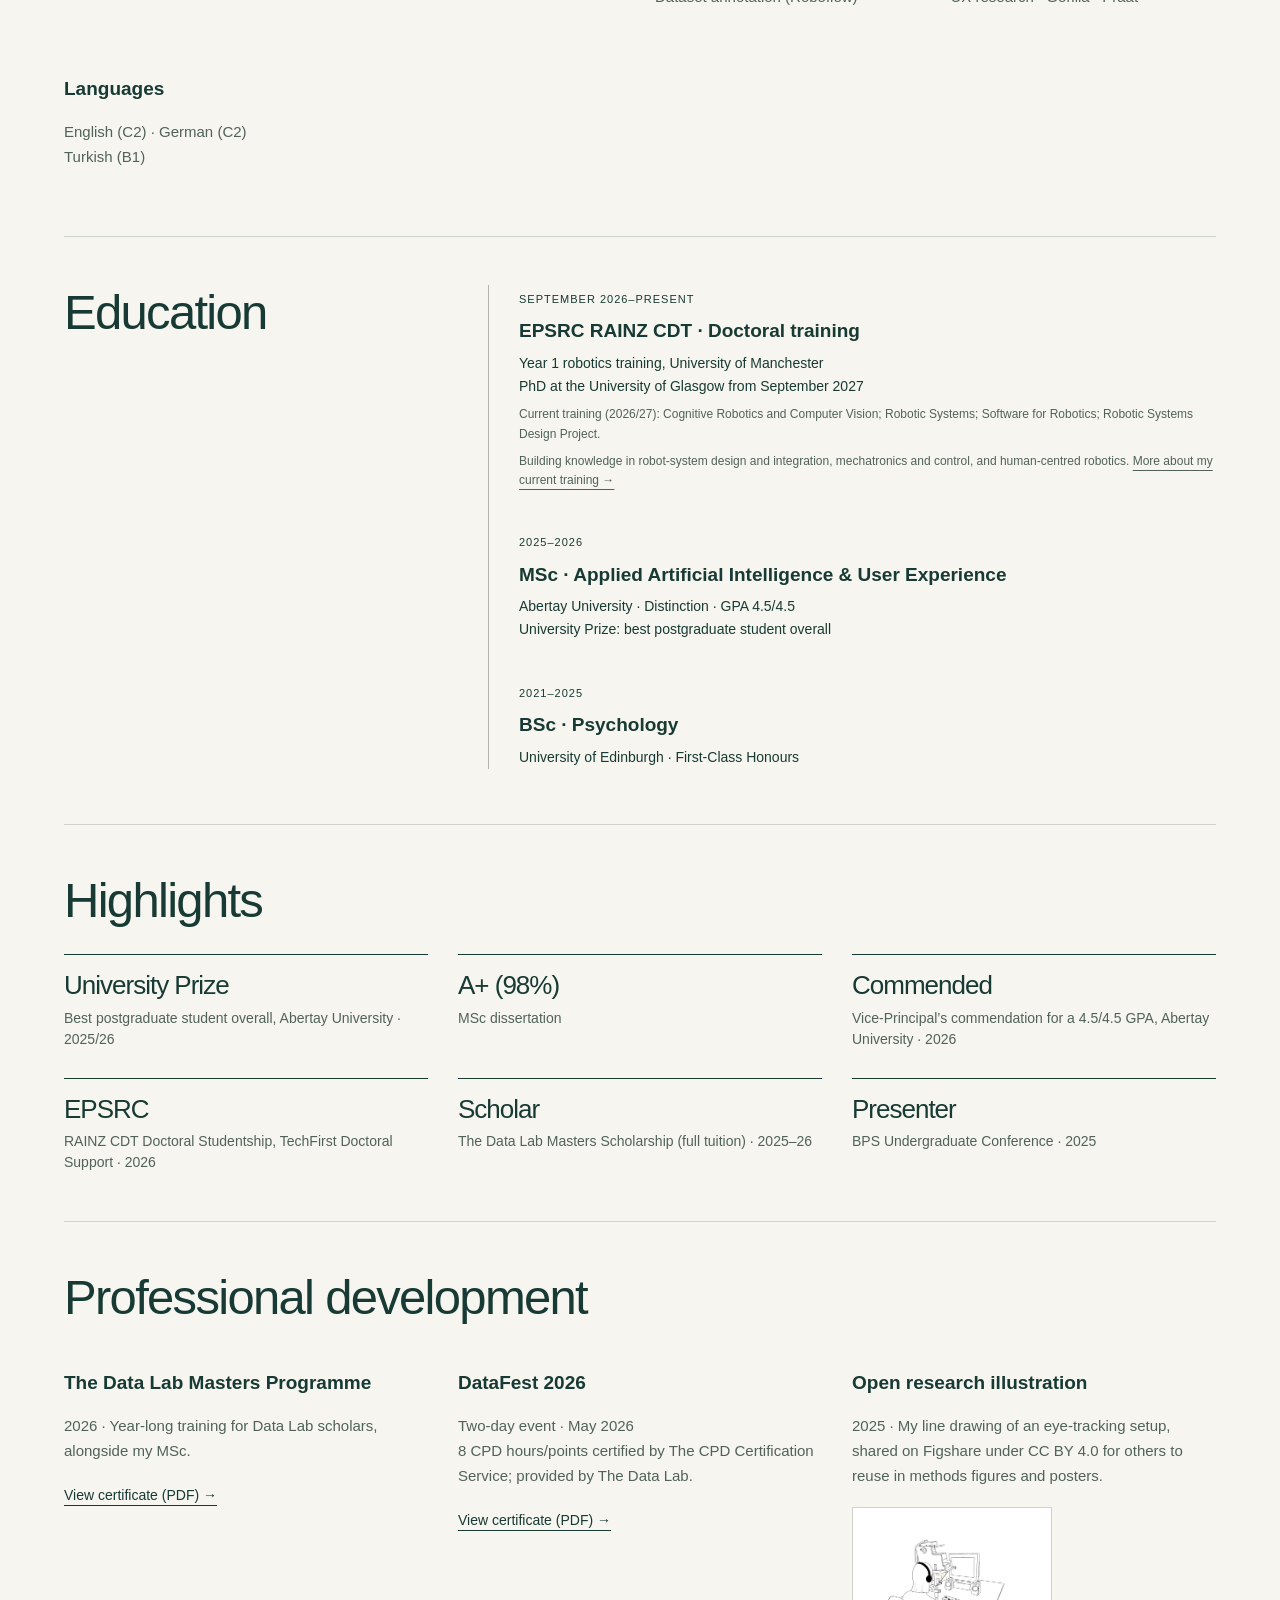
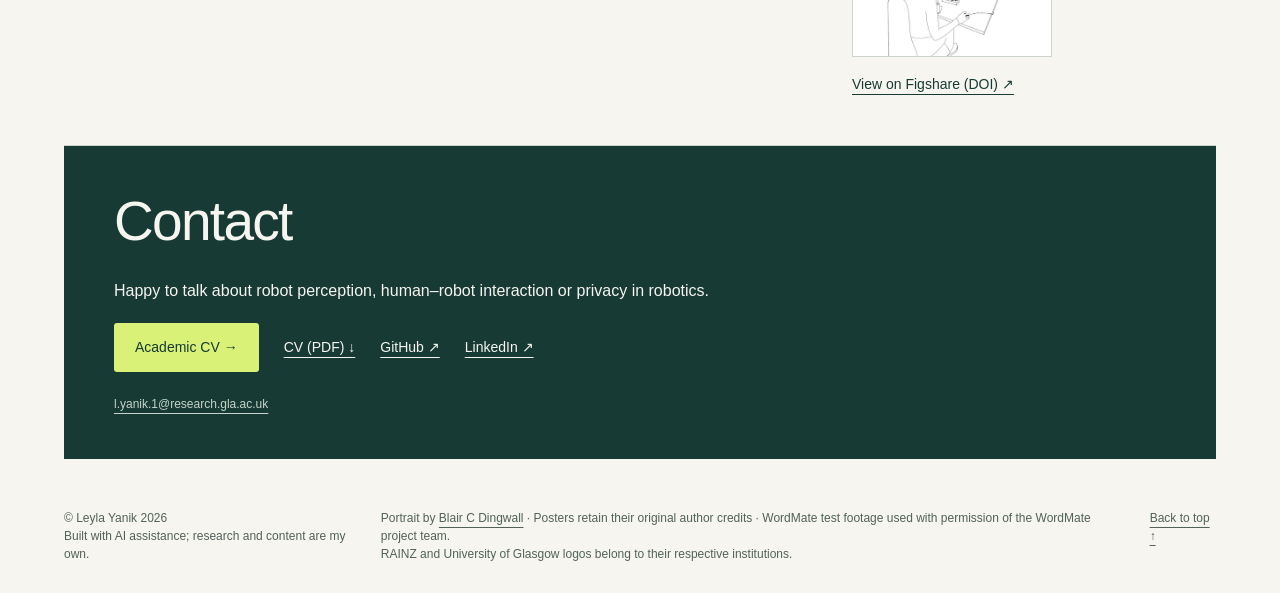
==== commit e36ff036: "Add Abertay University Prize to highlights, education and CVs Co-Authored-By: Claude Opus 5.5 <norep" ====
--- a/index.html
+++ b/index.html
@@ -9,5 +9,5 @@
 <article class="project"><figure class="poster-preview"><img src="assets/leo-rover-build.jpg" alt="Top-down view of our partly assembled Leo Rover: aluminium body, suspension rockers and wheels on the workbench" width="1000" height="562" loading="lazy"><figcaption>Our Leo Rover mid-build · October 2026</figcaption></figure><div class="project-copy"><p class="eyebrow">MSC ROBOTICS TEAM DESIGN PROJECT · 2026–27</p><h3>Autonomous object retrieval</h3><p class="subtitle">A Leo Rover that finds, collects and sorts coloured objects</p><p>A five-person team project to build a mobile robot with an arm that searches for coloured objects, picks them up, brings them back to its start point and places each one in the matching bin.</p><ol class="mission-steps" aria-label="The mission"><li><b>Search</b> the arena</li><li><b>Detect</b> objects with RGB-D vision</li><li><b>Retrieve</b> them with the arm</li><li><b>Return &amp; sort</b> into bins</li></ol><p class="meta">My role: one of the team’s coordinators; I set up and lead our GitHub repository and documentation.</p><ul class="tags"><li>ROS 2</li><li>Intel RealSense</li><li>Mobile manipulation</li><li>Team project</li></ul></div></article><article class="project"><figure class="poster-preview"><a href="assets/wordmate-poster.pdf"><img src="assets/wordmate-detections.jpg" alt="Four detector outputs with labelled boxes and confidence scores: a cluttered play scene, tiger 0.95, bridge 0.98 and block 0.96" width="1200" height="1200" loading="lazy"></a><figcaption>Real predictions from my detector on held-out images · <a href="assets/wordmate-poster.pdf">MSc poster (PDF)</a></figcaption></figure><div class="project-copy"><p class="eyebrow">MSC RESEARCH PROJECT · 2026</p><h3>WordMate</h3><p class="subtitle">Toy recognition for child–robot interaction</p><p>Developed and evaluated a YOLO11-based perception system for WordMate, an AI-supported child language-learning project. I assembled and annotated 1,176 toy images, audited labels, and evaluated a 43-class detector using five-fold cross-validation.</p><ul class="tags"><li>YOLO11</li><li>PyTorch</li><li>Child–robot interaction</li></ul><div class="results"><div><strong>43</strong><span>toy classes</span></div><div><strong>0.901</strong><span>mean mAP@50</span></div></div><p class="meta">Mean across five held-out folds (± 0.011 SD).</p><figure class="demo"><video src="assets/wordmate-live-detection.mp4" autoplay muted loop playsinline controls width="1280" height="400" aria-label="Live camera feed of hands playing with toys; green boxes label each toy as it is detected"></video><figcaption>Live test during play. <strong>Green boxes:</strong> my detector (object names only; colours are added later in the pipeline). <strong>Yellow/orange:</strong> person and attention tracking from the wider WordMate system.</figcaption></figure><p><strong>What I learned:</strong> Better training labels improved recall—dataset quality mattered alongside the choice of detector.</p><a class="text-link" href="research.html#wordmate">Methods, findings & limitations&nbsp;→</a></div></article>
 <article class="project compact"><figure class="poster-preview"><a href="https://github.com/lyanik/curriculum-llm"><img src="assets/curriculum-teacher.svg" alt="Step chart of the difficulty chosen by the Thompson-sampling teacher over 120 steps: a gradual easy-to-hard ramp, then mixing levels" width="640" height="426" loading="lazy"></a><figcaption>The Thompson-sampling teacher’s choices over training, redrawn from my run logs.</figcaption></figure><div class="project-copy"><p class="eyebrow">MSC MODULE PROJECT · CMP511 · 2026</p><h3>Curriculum learning for language models</h3><p class="subtitle">Can a teacher algorithm choose what a model should learn next?</p><p>Built a teacher–student setup in which bandit algorithms (UCB, Thompson sampling) choose which arithmetic tasks GPT-2 trains on, compared against uniform and easy-to-hard baselines. The teacher learned a curriculum but did not beat uniform sampling; easy-to-hard did worst.</p><ul class="tags"><li>Python</li><li>Transformers</li><li>Multi-armed bandits</li></ul><p><strong>Why a negative result is useful:</strong> When the reward signal is only weakly tied to the real goal, a smarter curriculum changes how a model trains, not what it can do.</p><div class="actions"><a class="text-link" href="research.html#curriculum">Read project summary&nbsp;→</a><a class="text-link" href="https://github.com/lyanik/curriculum-llm">Code, data &amp; figures on GitHub ↗</a></div></div></article><article class="project compact"><figure class="poster-preview"><a href="assets/memory-poster.pdf"><img src="assets/memory-task.jpg" alt="Diagram of the memory task: shape–colour pairs shown in a learning phase, then recalled in a test phase" width="1605" height="710" loading="lazy"></a><figcaption>The learning and test task · <a href="assets/memory-poster.pdf">BSc poster (PDF)</a></figcaption></figure><div class="project-copy"><p class="eyebrow">BSC DISSERTATION · 2025</p><h3>How do we forget visual bindings?</h3><p>Compared memory for integrated shape–colour combinations with associations between separate features. The study analysed 82 participants across immediate, one-day and seven-day recall conditions.</p><p>Forgetting rates did not differ between binding types by seven days, and self-reported memory did not predict actual performance.</p><p class="meta">Collaborative study with Vinaya Ganapathi; supervised by Prof. Sergio Della Sala and Mario Cecchini.</p><ul class="tags"><li>Experimental design</li><li>Memory</li><li>Statistical analysis</li></ul><p><strong>Takeaway:</strong> Initial recall and subsequent forgetting need to be examined separately; a stronger immediate score does not necessarily mean slower forgetting.</p><a class="text-link" href="research.html#memory">Read project summary&nbsp;→</a></div></article><details class="earlier"><summary>Earlier research · Handedness & precision grasping (2023–2024)</summary><p>A third-year group project comparing hand preference and performance in 60 adults using LEGO-style construction tasks. Both left- and right-handed participants favoured their dominant hand; the study did not support a general right-hand preference for precision grasping.</p><p class="meta">Group study supervised by Prof. Robert McIntosh; I wrote an individual mini-dissertation on the data.</p><a href="research.html#grasping">Read project summary&nbsp;→</a></details></section>
 <section id="skills" class="section"><h2>Skills</h2><div class="skills"><div><h3>Robotics &amp; systems</h3><p>ROS 2 · Linux (Ubuntu)<br>Intel RealSense depth camera<br>GoPro data capture</p></div><div><h3>Code &amp; tools</h3><p>Python · PyTorch · R · SQL · SPSS<br>Jupyter · Google Colab<br>Git/GitHub · Markdown</p></div><div><h3>AI &amp; perception</h3><p>Computer vision · YOLO (Ultralytics)<br>Hugging Face Transformers<br>Multi-armed bandits · Cross-validation<br>Dataset annotation (Roboflow)</p></div><div><h3>Research methods</h3><p>Experimental design · Statistics<br>Behavioural data analysis<br>EyeLink eye-tracking · EEG<br>UX research · Gorilla · Praat</p></div><div><h3>Languages</h3><p>English (C2) · German (C2)<br>Turkish (B1)</p></div></div></section>
-<section class="section journey"><div><h2>Education</h2></div><ol><li><span>SEPTEMBER 2026–PRESENT</span><h3>EPSRC RAINZ CDT · Doctoral training</h3><p>Year 1 robotics training, University of Manchester<br>PhD at the University of Glasgow from September 2027</p><p class="meta">Current training (2026/27): Cognitive Robotics and Computer Vision; Robotic Systems; Software for Robotics; Robotic Systems Design Project.</p><p class="meta">Building knowledge in robot-system design and integration, mechatronics and control, and human-centred robotics. <a href="research.html#training">More about my current training&nbsp;→</a></p></li><li><span>2025–2026</span><h3>MSc · Applied Artificial Intelligence & User Experience</h3><p>Abertay University · Distinction · GPA 4.5/4.5</p></li><li><span>2021–2025</span><h3>BSc · Psychology</h3><p>University of Edinburgh · First-Class Honours</p></li></ol></section>
-<section class="section"><h2>Highlights</h2><ul class="highlights"><li><strong>A+ (98%)</strong><span>MSc dissertation</span></li><li><strong>Commended</strong><span>Vice-Principal’s commendation for a 4.5/4.5 GPA, Abertay University · 2026</span></li><li><strong>EPSRC</strong><span>RAINZ CDT Doctoral Studentship, TechFirst Doctoral Support · 2026</span></li><li><strong>Scholar</strong><span>The Data Lab Masters Scholarship (full tuition) · 2025–⁠26</span></li><li><strong>Presenter</strong><span>BPS Undergraduate Conference · 2025</span></li><li><strong>Organiser</strong><span>AMLaP conference organising committee · 2024</span></li></ul></section><section class="section"><h2>Professional development</h2><div class="skills"><article><h3>The Data Lab Masters Programme</h3><p>2026 · Year-long training for Data Lab scholars, alongside my MSc.</p><a class="text-link" href="assets/data-lab-masters-programme-certificate-2026.pdf">View certificate (PDF)&nbsp;→</a></article><article><h3>DataFest 2026</h3><p>Two-day event · May 2026<br>8 CPD hours/points certified by The CPD Certification Service; provided by The Data Lab.</p><a class="text-link" href="assets/datafest-2026-cpd-certificate.pdf">View certificate (PDF)&nbsp;→</a></article><article><h3>Open research illustration</h3><p>2025 · My line drawing of an eye-tracking setup, shared on Figshare under CC BY 4.0 for others to reuse in methods figures and posters.</p><a href="https://doi.org/10.6084/m9.figshare.28761359"><img class="output-img" src="assets/eye-tracking-setup-drawing.jpg" alt="Line drawing of a participant at an eye-tracking setup with chin rest, monitor, speakers and response box" width="200" height="150" style="width:200px;max-width:100%;height:auto" loading="lazy"></a><a class="text-link" href="https://doi.org/10.6084/m9.figshare.28761359">View on Figshare (DOI) ↗</a></article></div></section><section id="connect" class="section connect"><h2>Contact</h2><p>Happy to talk about robot perception, human–robot interaction or privacy in robotics.</p><div class="actions"><a class="button" href="cv.html">Academic CV&nbsp;→</a><a class="text-link" href="assets/Leyla-Yanik-CV.pdf" download>CV (PDF)&nbsp;↓</a><a class="text-link" href="https://github.com/lyanik">GitHub ↗</a><a class="text-link" href="https://www.linkedin.com/in/leyla-yanik-b8b6161aa/">LinkedIn ↗</a></div><p class="meta"><a href="mailto:l.yanik.1@research.gla.ac.uk">l.yanik.1@research.gla.ac.uk</a></p></section></main><footer><span>© Leyla Yanik <span id="year">2026</span><br>Built with AI assistance; research and content are my own.</span><span>Portrait by <a href="https://www.linkedin.com/in/blair-c-dingwall-5a678072/">Blair C Dingwall</a> · Posters retain their original author credits · WordMate test footage used with permission of the WordMate project team.<br>RAINZ and University of Glasgow logos belong to their respective institutions.</span><a href="#home">Back to top ↑</a></footer><script src="script.js"></script></body></html>
+<section class="section journey"><div><h2>Education</h2></div><ol><li><span>SEPTEMBER 2026–PRESENT</span><h3>EPSRC RAINZ CDT · Doctoral training</h3><p>Year 1 robotics training, University of Manchester<br>PhD at the University of Glasgow from September 2027</p><p class="meta">Current training (2026/27): Cognitive Robotics and Computer Vision; Robotic Systems; Software for Robotics; Robotic Systems Design Project.</p><p class="meta">Building knowledge in robot-system design and integration, mechatronics and control, and human-centred robotics. <a href="research.html#training">More about my current training&nbsp;→</a></p></li><li><span>2025–2026</span><h3>MSc · Applied Artificial Intelligence & User Experience</h3><p>Abertay University · Distinction · GPA 4.5/4.5<br>University Prize: best postgraduate student overall</p></li><li><span>2021–2025</span><h3>BSc · Psychology</h3><p>University of Edinburgh · First-Class Honours</p></li></ol></section>
+<section class="section"><h2>Highlights</h2><ul class="highlights"><li><strong>University Prize</strong><span>Best postgraduate student overall, Abertay University · 2025/26</span></li><li><strong>A+ (98%)</strong><span>MSc dissertation</span></li><li><strong>Commended</strong><span>Vice-Principal’s commendation for a 4.5/4.5 GPA, Abertay University · 2026</span></li><li><strong>EPSRC</strong><span>RAINZ CDT Doctoral Studentship, TechFirst Doctoral Support · 2026</span></li><li><strong>Scholar</strong><span>The Data Lab Masters Scholarship (full tuition) · 2025–⁠26</span></li><li><strong>Presenter</strong><span>BPS Undergraduate Conference · 2025</span></li></ul></section><section class="section"><h2>Professional development</h2><div class="skills"><article><h3>The Data Lab Masters Programme</h3><p>2026 · Year-long training for Data Lab scholars, alongside my MSc.</p><a class="text-link" href="assets/data-lab-masters-programme-certificate-2026.pdf">View certificate (PDF)&nbsp;→</a></article><article><h3>DataFest 2026</h3><p>Two-day event · May 2026<br>8 CPD hours/points certified by The CPD Certification Service; provided by The Data Lab.</p><a class="text-link" href="assets/datafest-2026-cpd-certificate.pdf">View certificate (PDF)&nbsp;→</a></article><article><h3>Open research illustration</h3><p>2025 · My line drawing of an eye-tracking setup, shared on Figshare under CC BY 4.0 for others to reuse in methods figures and posters.</p><a href="https://doi.org/10.6084/m9.figshare.28761359"><img class="output-img" src="assets/eye-tracking-setup-drawing.jpg" alt="Line drawing of a participant at an eye-tracking setup with chin rest, monitor, speakers and response box" width="200" height="150" style="width:200px;max-width:100%;height:auto" loading="lazy"></a><a class="text-link" href="https://doi.org/10.6084/m9.figshare.28761359">View on Figshare (DOI) ↗</a></article></div></section><section id="connect" class="section connect"><h2>Contact</h2><p>Happy to talk about robot perception, human–robot interaction or privacy in robotics.</p><div class="actions"><a class="button" href="cv.html">Academic CV&nbsp;→</a><a class="text-link" href="assets/Leyla-Yanik-CV.pdf" download>CV (PDF)&nbsp;↓</a><a class="text-link" href="https://github.com/lyanik">GitHub ↗</a><a class="text-link" href="https://www.linkedin.com/in/leyla-yanik-b8b6161aa/">LinkedIn ↗</a></div><p class="meta"><a href="mailto:l.yanik.1@research.gla.ac.uk">l.yanik.1@research.gla.ac.uk</a></p></section></main><footer><span>© Leyla Yanik <span id="year">2026</span><br>Built with AI assistance; research and content are my own.</span><span>Portrait by <a href="https://www.linkedin.com/in/blair-c-dingwall-5a678072/">Blair C Dingwall</a> · Posters retain their original author credits · WordMate test footage used with permission of the WordMate project team.<br>RAINZ and University of Glasgow logos belong to their respective institutions.</span><a href="#home">Back to top ↑</a></footer><script src="script.js"></script></body></html>
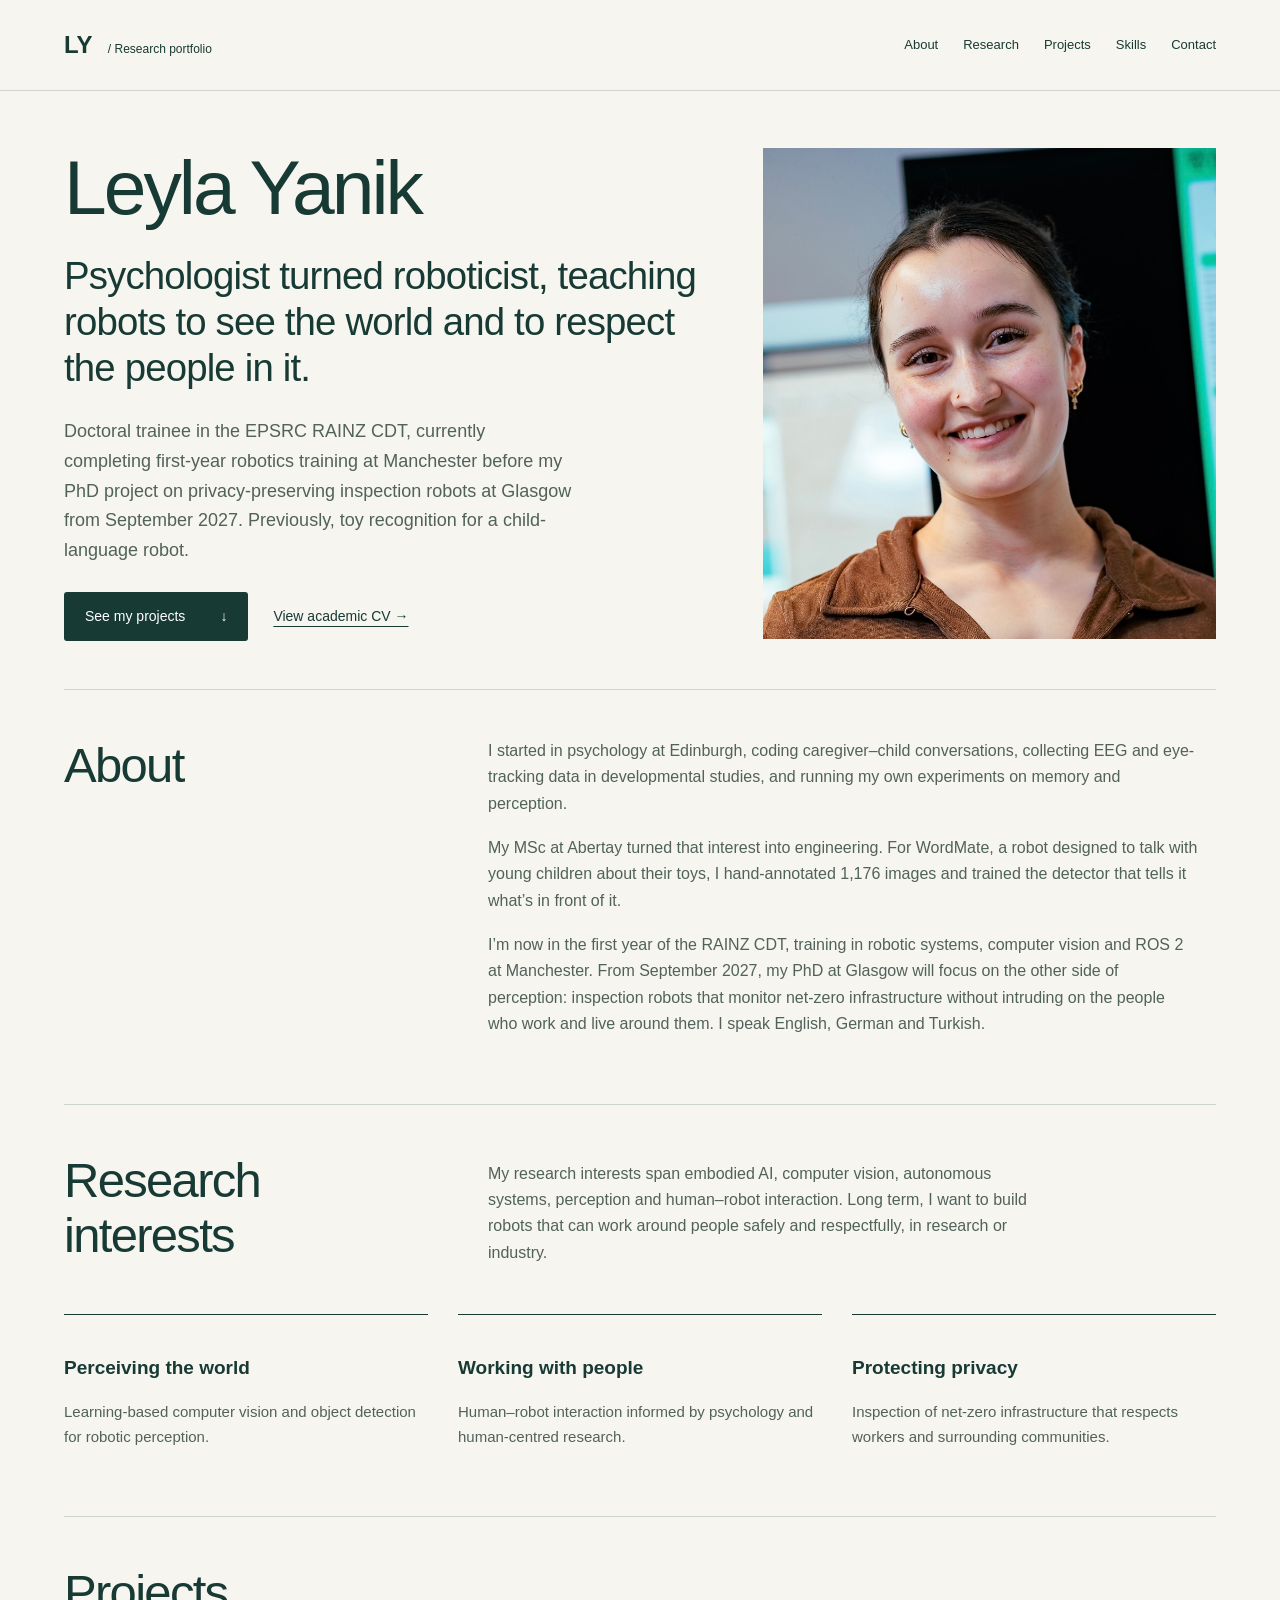
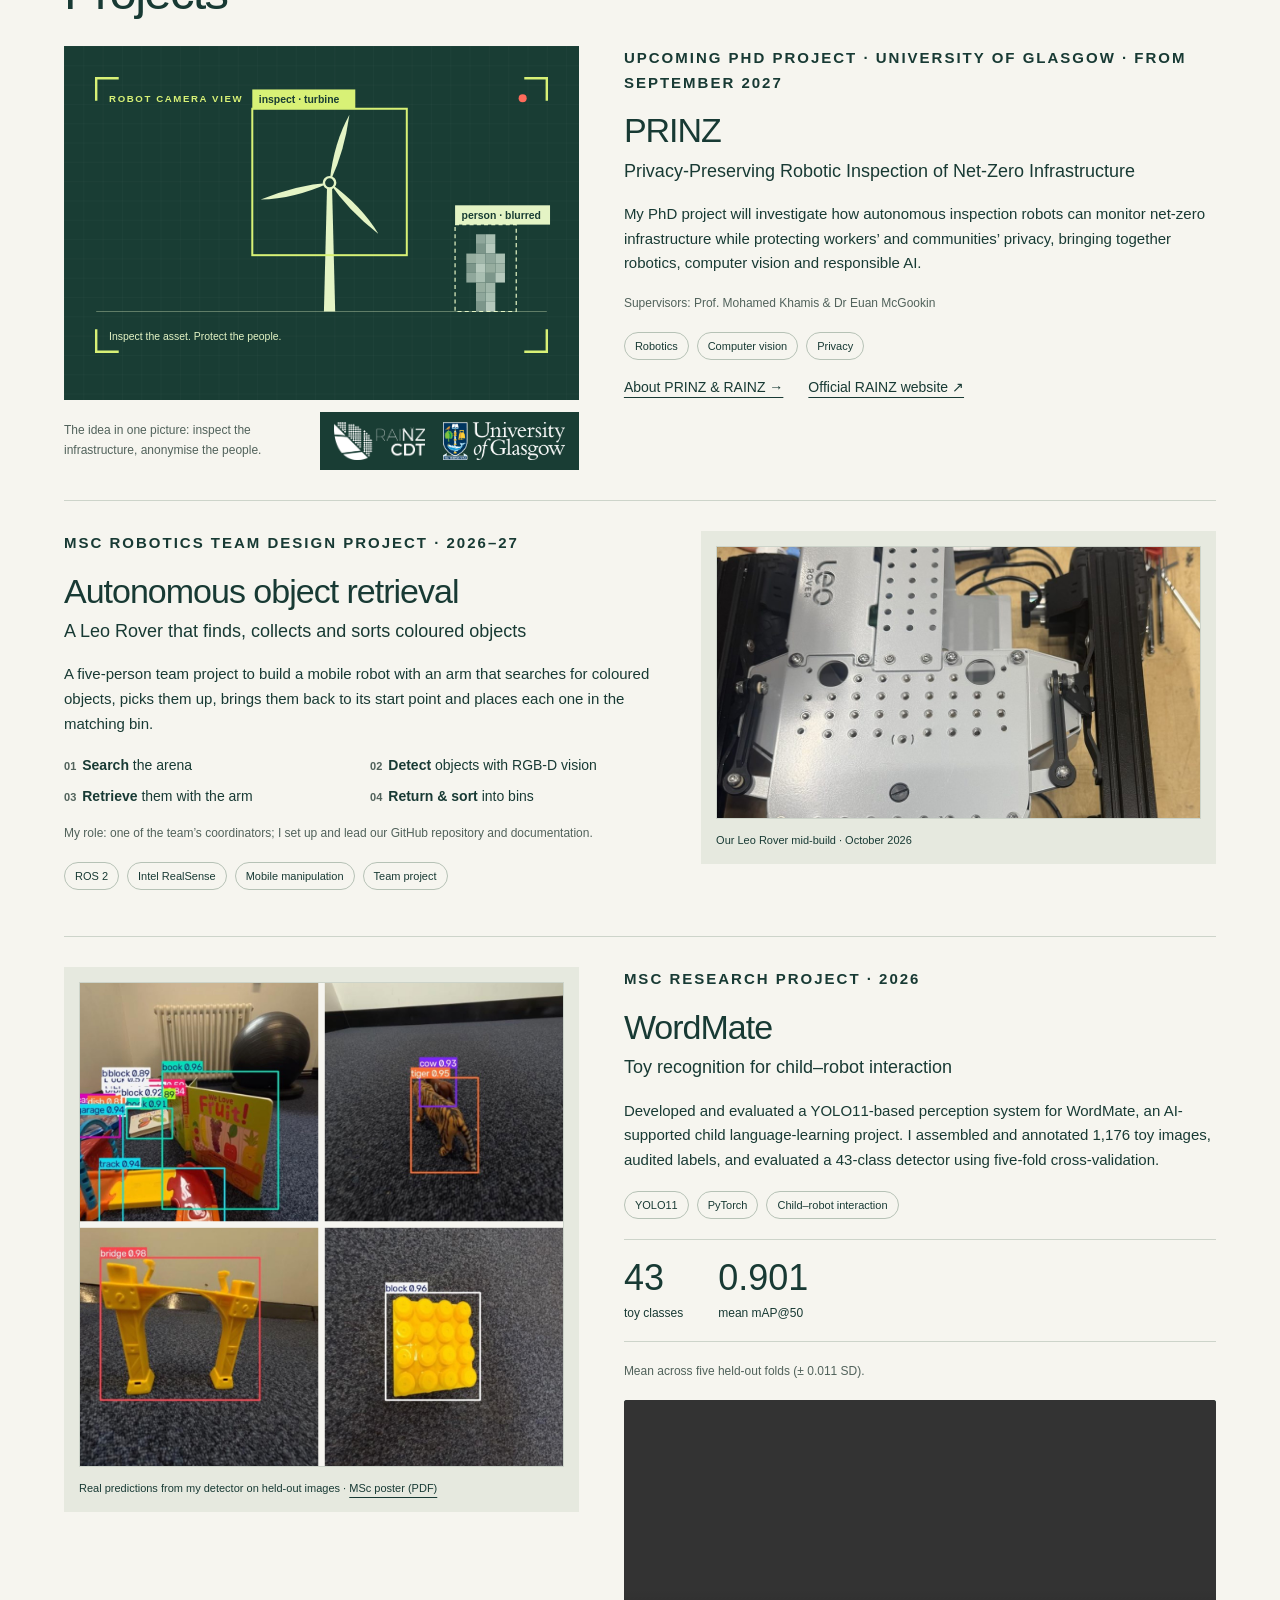
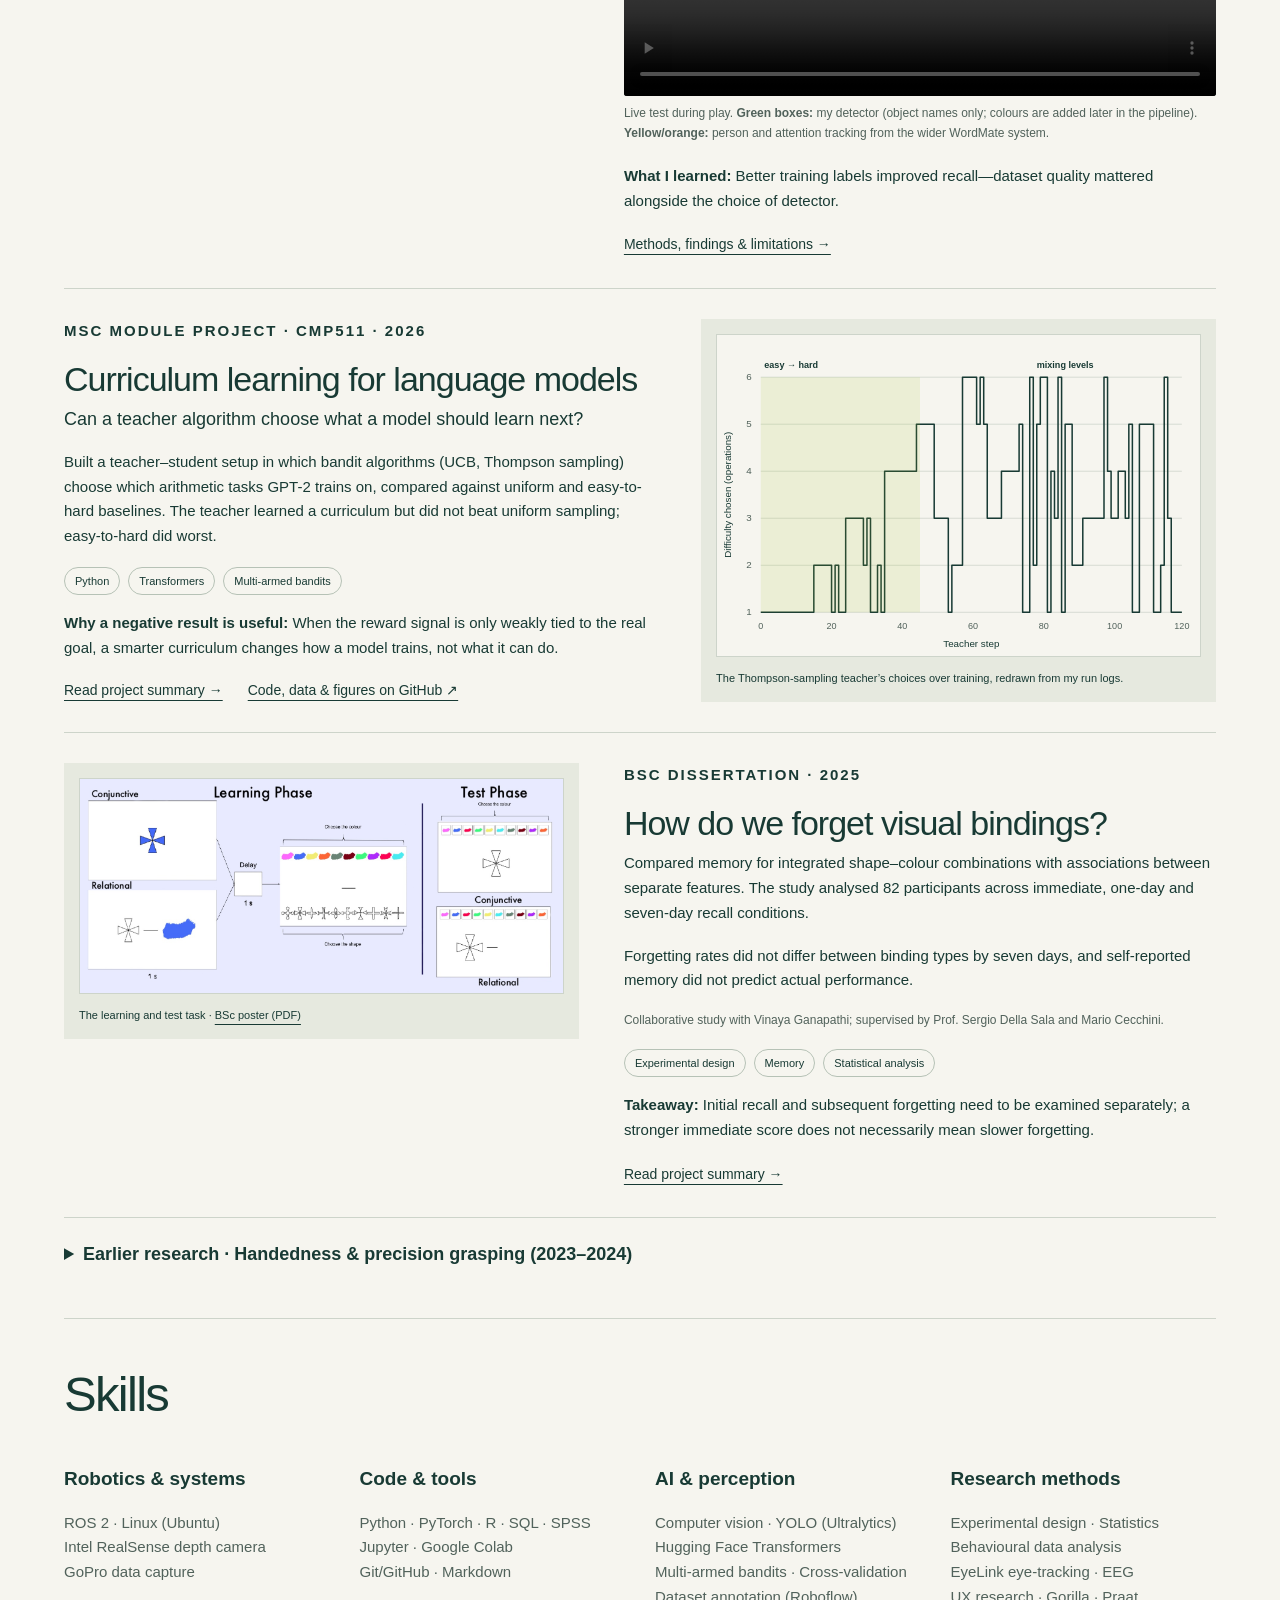
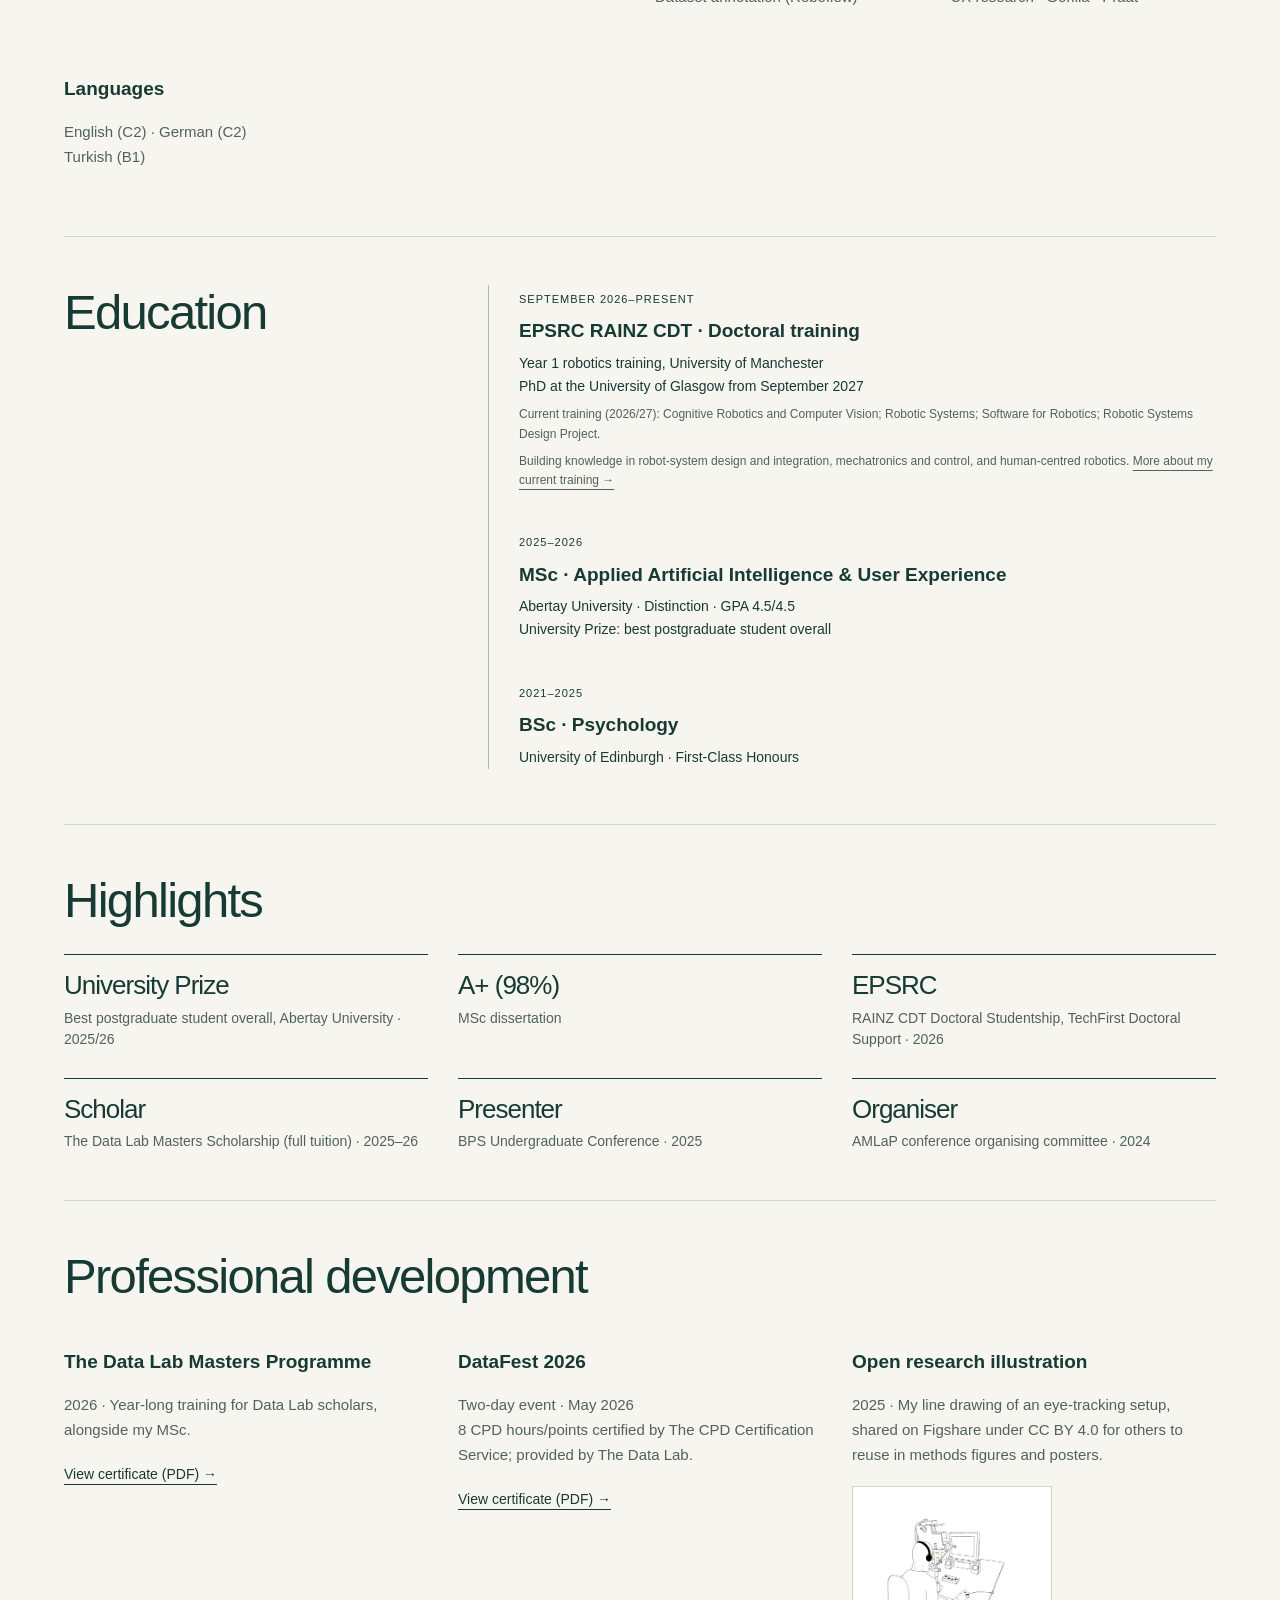
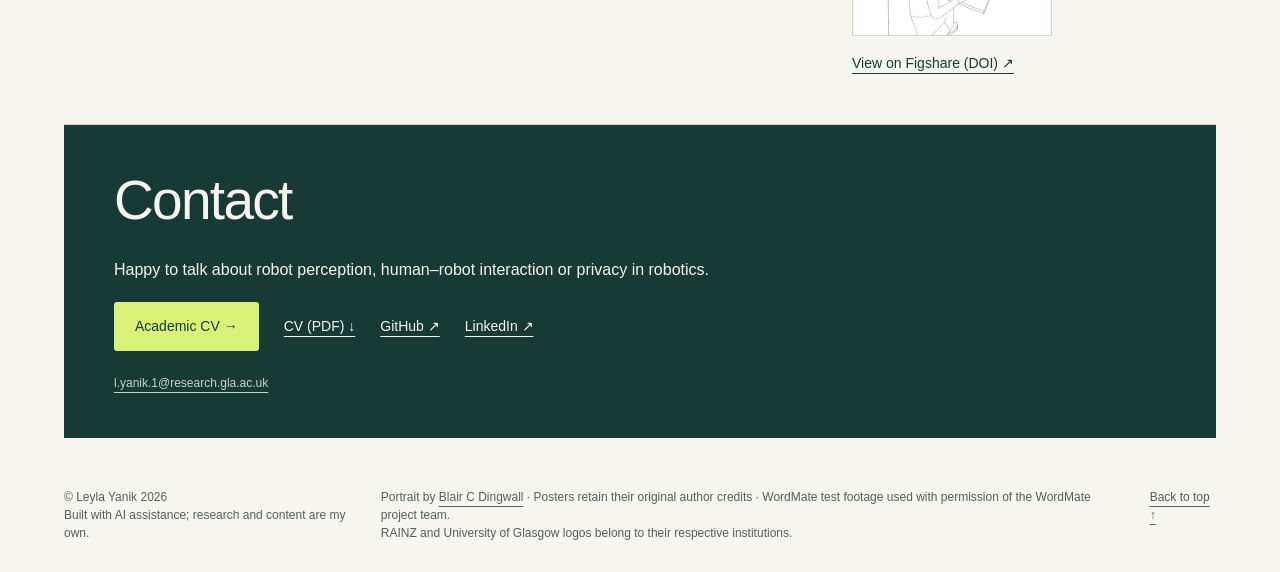
==== commit 5f047406: "Highlights: drop commendation (kept on CV), restore AMLaP organiser Co-Authored-By: Claude Opus 5.5 " ====
--- a/index.html
+++ b/index.html
@@ -10,4 +10,4 @@
 <article class="project compact"><figure class="poster-preview"><a href="https://github.com/lyanik/curriculum-llm"><img src="assets/curriculum-teacher.svg" alt="Step chart of the difficulty chosen by the Thompson-sampling teacher over 120 steps: a gradual easy-to-hard ramp, then mixing levels" width="640" height="426" loading="lazy"></a><figcaption>The Thompson-sampling teacher’s choices over training, redrawn from my run logs.</figcaption></figure><div class="project-copy"><p class="eyebrow">MSC MODULE PROJECT · CMP511 · 2026</p><h3>Curriculum learning for language models</h3><p class="subtitle">Can a teacher algorithm choose what a model should learn next?</p><p>Built a teacher–student setup in which bandit algorithms (UCB, Thompson sampling) choose which arithmetic tasks GPT-2 trains on, compared against uniform and easy-to-hard baselines. The teacher learned a curriculum but did not beat uniform sampling; easy-to-hard did worst.</p><ul class="tags"><li>Python</li><li>Transformers</li><li>Multi-armed bandits</li></ul><p><strong>Why a negative result is useful:</strong> When the reward signal is only weakly tied to the real goal, a smarter curriculum changes how a model trains, not what it can do.</p><div class="actions"><a class="text-link" href="research.html#curriculum">Read project summary&nbsp;→</a><a class="text-link" href="https://github.com/lyanik/curriculum-llm">Code, data &amp; figures on GitHub ↗</a></div></div></article><article class="project compact"><figure class="poster-preview"><a href="assets/memory-poster.pdf"><img src="assets/memory-task.jpg" alt="Diagram of the memory task: shape–colour pairs shown in a learning phase, then recalled in a test phase" width="1605" height="710" loading="lazy"></a><figcaption>The learning and test task · <a href="assets/memory-poster.pdf">BSc poster (PDF)</a></figcaption></figure><div class="project-copy"><p class="eyebrow">BSC DISSERTATION · 2025</p><h3>How do we forget visual bindings?</h3><p>Compared memory for integrated shape–colour combinations with associations between separate features. The study analysed 82 participants across immediate, one-day and seven-day recall conditions.</p><p>Forgetting rates did not differ between binding types by seven days, and self-reported memory did not predict actual performance.</p><p class="meta">Collaborative study with Vinaya Ganapathi; supervised by Prof. Sergio Della Sala and Mario Cecchini.</p><ul class="tags"><li>Experimental design</li><li>Memory</li><li>Statistical analysis</li></ul><p><strong>Takeaway:</strong> Initial recall and subsequent forgetting need to be examined separately; a stronger immediate score does not necessarily mean slower forgetting.</p><a class="text-link" href="research.html#memory">Read project summary&nbsp;→</a></div></article><details class="earlier"><summary>Earlier research · Handedness & precision grasping (2023–2024)</summary><p>A third-year group project comparing hand preference and performance in 60 adults using LEGO-style construction tasks. Both left- and right-handed participants favoured their dominant hand; the study did not support a general right-hand preference for precision grasping.</p><p class="meta">Group study supervised by Prof. Robert McIntosh; I wrote an individual mini-dissertation on the data.</p><a href="research.html#grasping">Read project summary&nbsp;→</a></details></section>
 <section id="skills" class="section"><h2>Skills</h2><div class="skills"><div><h3>Robotics &amp; systems</h3><p>ROS 2 · Linux (Ubuntu)<br>Intel RealSense depth camera<br>GoPro data capture</p></div><div><h3>Code &amp; tools</h3><p>Python · PyTorch · R · SQL · SPSS<br>Jupyter · Google Colab<br>Git/GitHub · Markdown</p></div><div><h3>AI &amp; perception</h3><p>Computer vision · YOLO (Ultralytics)<br>Hugging Face Transformers<br>Multi-armed bandits · Cross-validation<br>Dataset annotation (Roboflow)</p></div><div><h3>Research methods</h3><p>Experimental design · Statistics<br>Behavioural data analysis<br>EyeLink eye-tracking · EEG<br>UX research · Gorilla · Praat</p></div><div><h3>Languages</h3><p>English (C2) · German (C2)<br>Turkish (B1)</p></div></div></section>
 <section class="section journey"><div><h2>Education</h2></div><ol><li><span>SEPTEMBER 2026–PRESENT</span><h3>EPSRC RAINZ CDT · Doctoral training</h3><p>Year 1 robotics training, University of Manchester<br>PhD at the University of Glasgow from September 2027</p><p class="meta">Current training (2026/27): Cognitive Robotics and Computer Vision; Robotic Systems; Software for Robotics; Robotic Systems Design Project.</p><p class="meta">Building knowledge in robot-system design and integration, mechatronics and control, and human-centred robotics. <a href="research.html#training">More about my current training&nbsp;→</a></p></li><li><span>2025–2026</span><h3>MSc · Applied Artificial Intelligence & User Experience</h3><p>Abertay University · Distinction · GPA 4.5/4.5<br>University Prize: best postgraduate student overall</p></li><li><span>2021–2025</span><h3>BSc · Psychology</h3><p>University of Edinburgh · First-Class Honours</p></li></ol></section>
-<section class="section"><h2>Highlights</h2><ul class="highlights"><li><strong>University Prize</strong><span>Best postgraduate student overall, Abertay University · 2025/26</span></li><li><strong>A+ (98%)</strong><span>MSc dissertation</span></li><li><strong>Commended</strong><span>Vice-Principal’s commendation for a 4.5/4.5 GPA, Abertay University · 2026</span></li><li><strong>EPSRC</strong><span>RAINZ CDT Doctoral Studentship, TechFirst Doctoral Support · 2026</span></li><li><strong>Scholar</strong><span>The Data Lab Masters Scholarship (full tuition) · 2025–⁠26</span></li><li><strong>Presenter</strong><span>BPS Undergraduate Conference · 2025</span></li></ul></section><section class="section"><h2>Professional development</h2><div class="skills"><article><h3>The Data Lab Masters Programme</h3><p>2026 · Year-long training for Data Lab scholars, alongside my MSc.</p><a class="text-link" href="assets/data-lab-masters-programme-certificate-2026.pdf">View certificate (PDF)&nbsp;→</a></article><article><h3>DataFest 2026</h3><p>Two-day event · May 2026<br>8 CPD hours/points certified by The CPD Certification Service; provided by The Data Lab.</p><a class="text-link" href="assets/datafest-2026-cpd-certificate.pdf">View certificate (PDF)&nbsp;→</a></article><article><h3>Open research illustration</h3><p>2025 · My line drawing of an eye-tracking setup, shared on Figshare under CC BY 4.0 for others to reuse in methods figures and posters.</p><a href="https://doi.org/10.6084/m9.figshare.28761359"><img class="output-img" src="assets/eye-tracking-setup-drawing.jpg" alt="Line drawing of a participant at an eye-tracking setup with chin rest, monitor, speakers and response box" width="200" height="150" style="width:200px;max-width:100%;height:auto" loading="lazy"></a><a class="text-link" href="https://doi.org/10.6084/m9.figshare.28761359">View on Figshare (DOI) ↗</a></article></div></section><section id="connect" class="section connect"><h2>Contact</h2><p>Happy to talk about robot perception, human–robot interaction or privacy in robotics.</p><div class="actions"><a class="button" href="cv.html">Academic CV&nbsp;→</a><a class="text-link" href="assets/Leyla-Yanik-CV.pdf" download>CV (PDF)&nbsp;↓</a><a class="text-link" href="https://github.com/lyanik">GitHub ↗</a><a class="text-link" href="https://www.linkedin.com/in/leyla-yanik-b8b6161aa/">LinkedIn ↗</a></div><p class="meta"><a href="mailto:l.yanik.1@research.gla.ac.uk">l.yanik.1@research.gla.ac.uk</a></p></section></main><footer><span>© Leyla Yanik <span id="year">2026</span><br>Built with AI assistance; research and content are my own.</span><span>Portrait by <a href="https://www.linkedin.com/in/blair-c-dingwall-5a678072/">Blair C Dingwall</a> · Posters retain their original author credits · WordMate test footage used with permission of the WordMate project team.<br>RAINZ and University of Glasgow logos belong to their respective institutions.</span><a href="#home">Back to top ↑</a></footer><script src="script.js"></script></body></html>
+<section class="section"><h2>Highlights</h2><ul class="highlights"><li><strong>University Prize</strong><span>Best postgraduate student overall, Abertay University · 2025/26</span></li><li><strong>A+ (98%)</strong><span>MSc dissertation</span></li><li><strong>EPSRC</strong><span>RAINZ CDT Doctoral Studentship, TechFirst Doctoral Support · 2026</span></li><li><strong>Scholar</strong><span>The Data Lab Masters Scholarship (full tuition) · 2025–⁠26</span></li><li><strong>Presenter</strong><span>BPS Undergraduate Conference · 2025</span></li><li><strong>Organiser</strong><span>AMLaP conference organising committee · 2024</span></li></ul></section><section class="section"><h2>Professional development</h2><div class="skills"><article><h3>The Data Lab Masters Programme</h3><p>2026 · Year-long training for Data Lab scholars, alongside my MSc.</p><a class="text-link" href="assets/data-lab-masters-programme-certificate-2026.pdf">View certificate (PDF)&nbsp;→</a></article><article><h3>DataFest 2026</h3><p>Two-day event · May 2026<br>8 CPD hours/points certified by The CPD Certification Service; provided by The Data Lab.</p><a class="text-link" href="assets/datafest-2026-cpd-certificate.pdf">View certificate (PDF)&nbsp;→</a></article><article><h3>Open research illustration</h3><p>2025 · My line drawing of an eye-tracking setup, shared on Figshare under CC BY 4.0 for others to reuse in methods figures and posters.</p><a href="https://doi.org/10.6084/m9.figshare.28761359"><img class="output-img" src="assets/eye-tracking-setup-drawing.jpg" alt="Line drawing of a participant at an eye-tracking setup with chin rest, monitor, speakers and response box" width="200" height="150" style="width:200px;max-width:100%;height:auto" loading="lazy"></a><a class="text-link" href="https://doi.org/10.6084/m9.figshare.28761359">View on Figshare (DOI) ↗</a></article></div></section><section id="connect" class="section connect"><h2>Contact</h2><p>Happy to talk about robot perception, human–robot interaction or privacy in robotics.</p><div class="actions"><a class="button" href="cv.html">Academic CV&nbsp;→</a><a class="text-link" href="assets/Leyla-Yanik-CV.pdf" download>CV (PDF)&nbsp;↓</a><a class="text-link" href="https://github.com/lyanik">GitHub ↗</a><a class="text-link" href="https://www.linkedin.com/in/leyla-yanik-b8b6161aa/">LinkedIn ↗</a></div><p class="meta"><a href="mailto:l.yanik.1@research.gla.ac.uk">l.yanik.1@research.gla.ac.uk</a></p></section></main><footer><span>© Leyla Yanik <span id="year">2026</span><br>Built with AI assistance; research and content are my own.</span><span>Portrait by <a href="https://www.linkedin.com/in/blair-c-dingwall-5a678072/">Blair C Dingwall</a> · Posters retain their original author credits · WordMate test footage used with permission of the WordMate project team.<br>RAINZ and University of Glasgow logos belong to their respective institutions.</span><a href="#home">Back to top ↑</a></footer><script src="script.js"></script></body></html>
